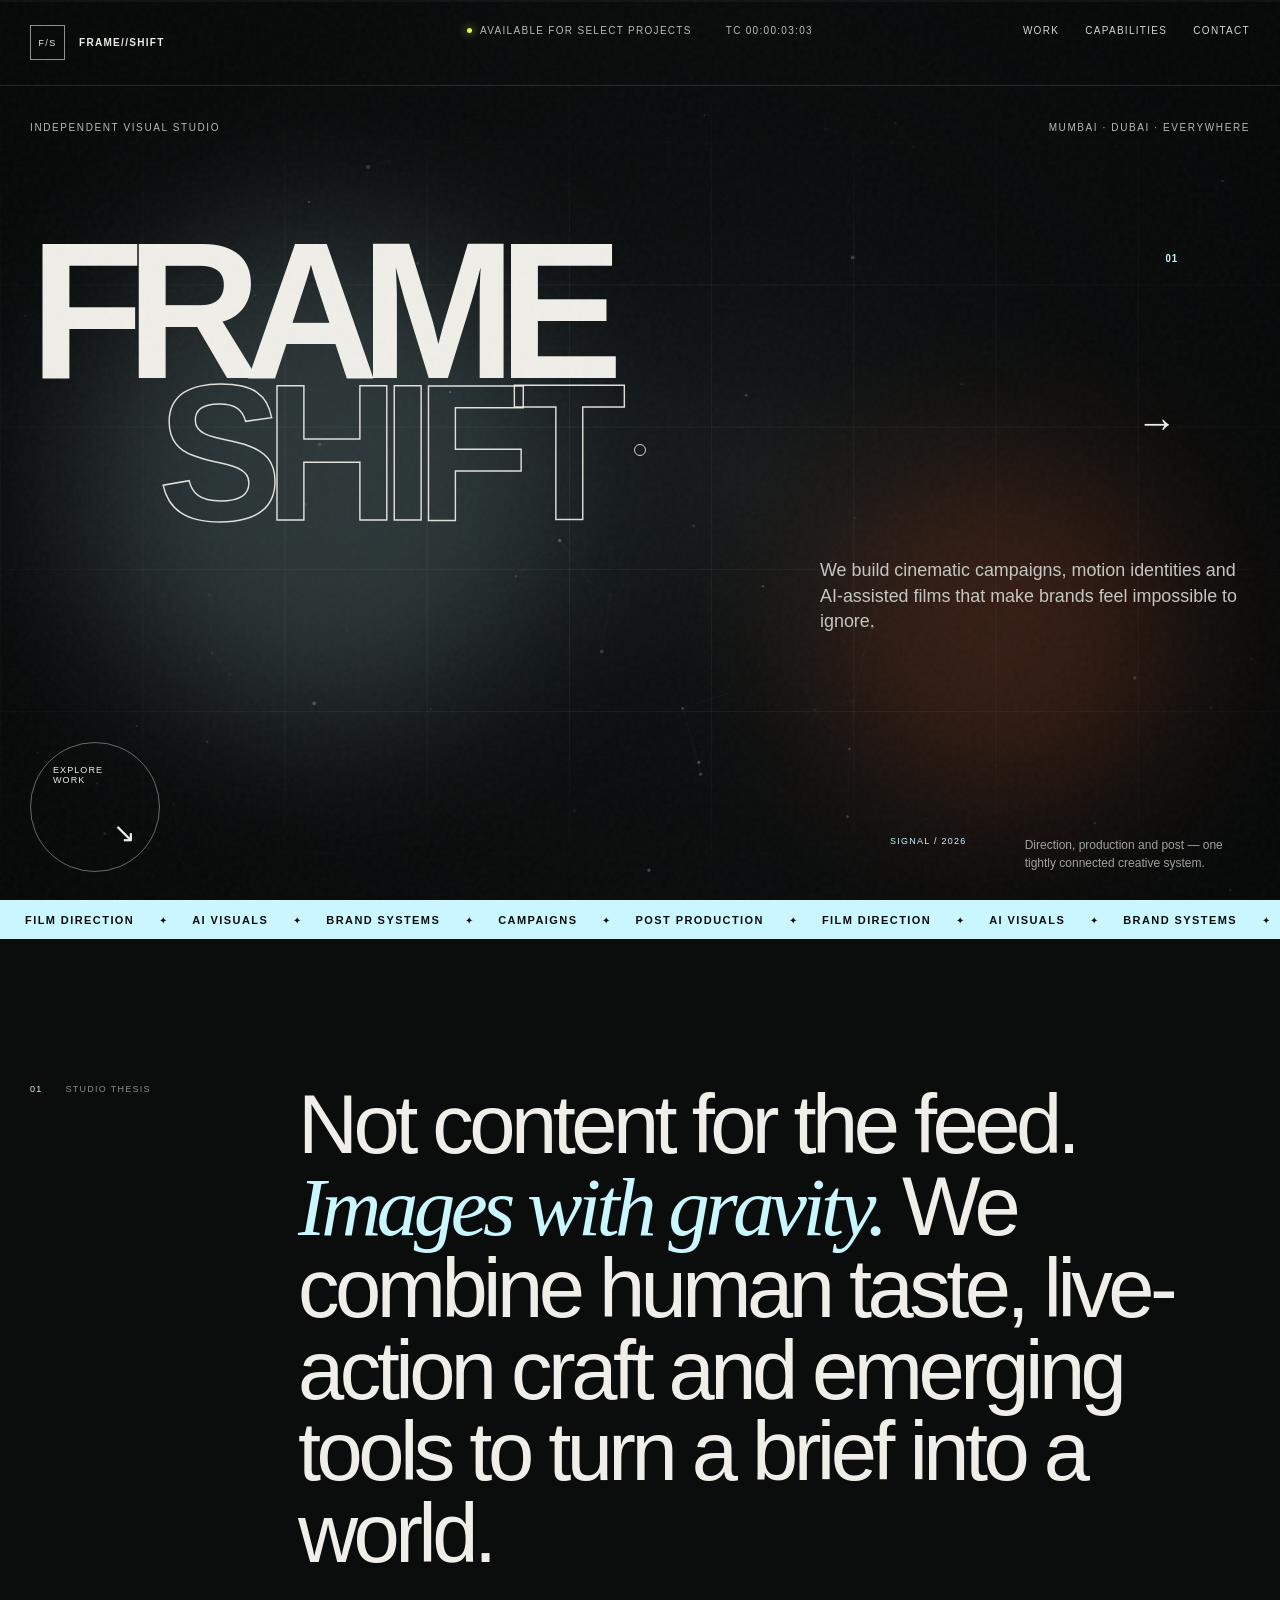
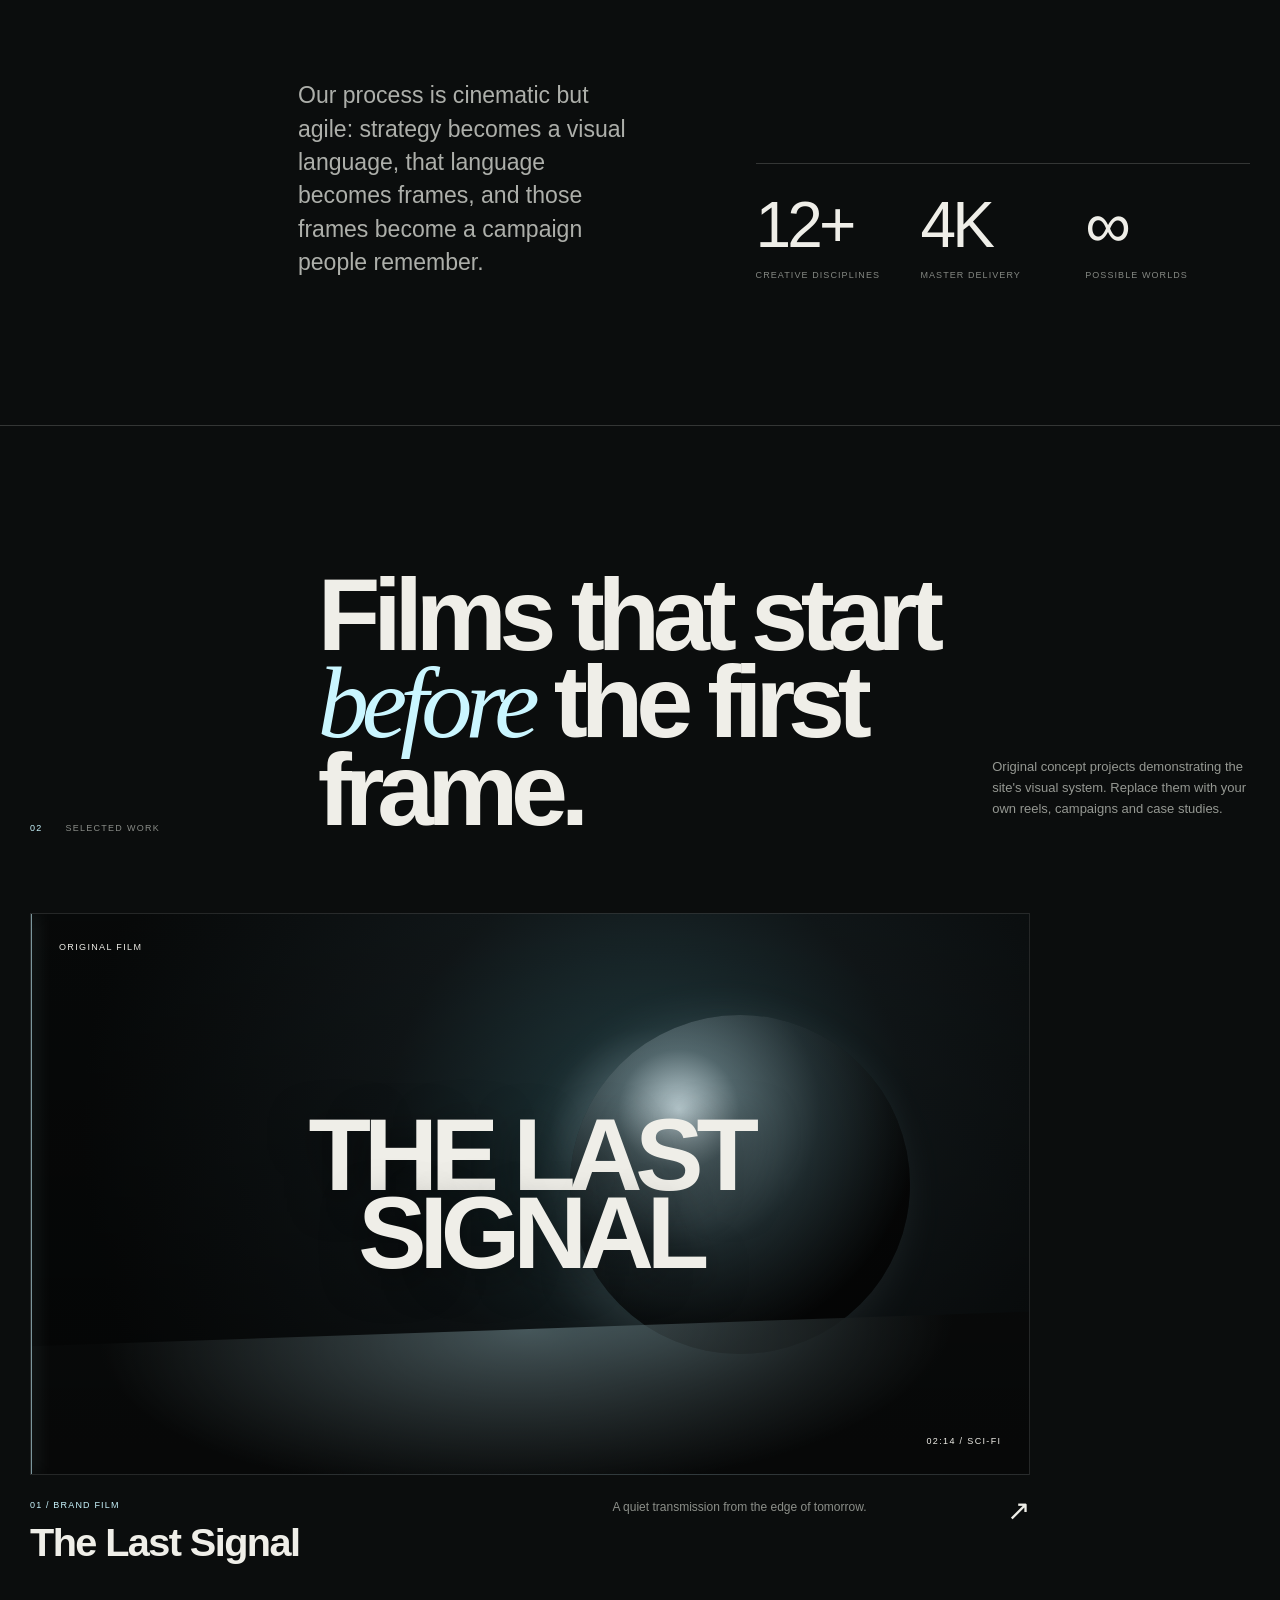
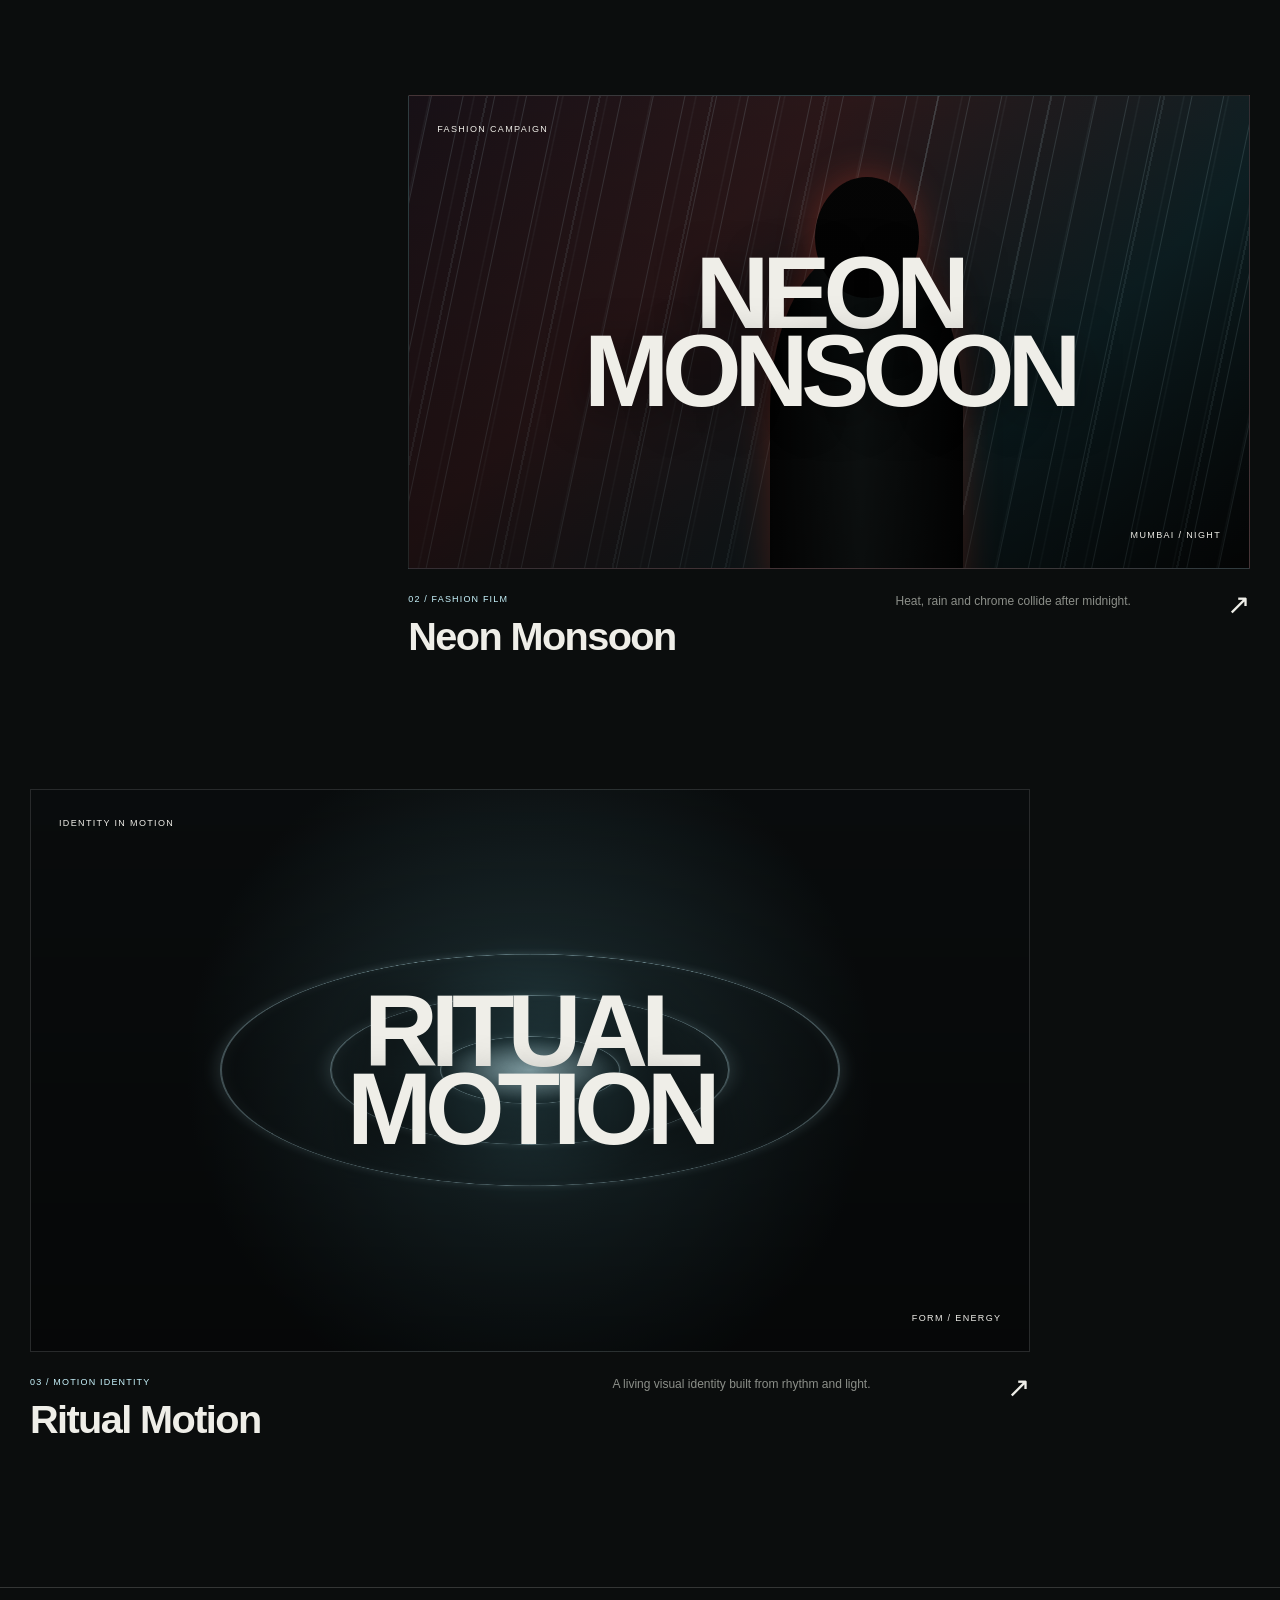
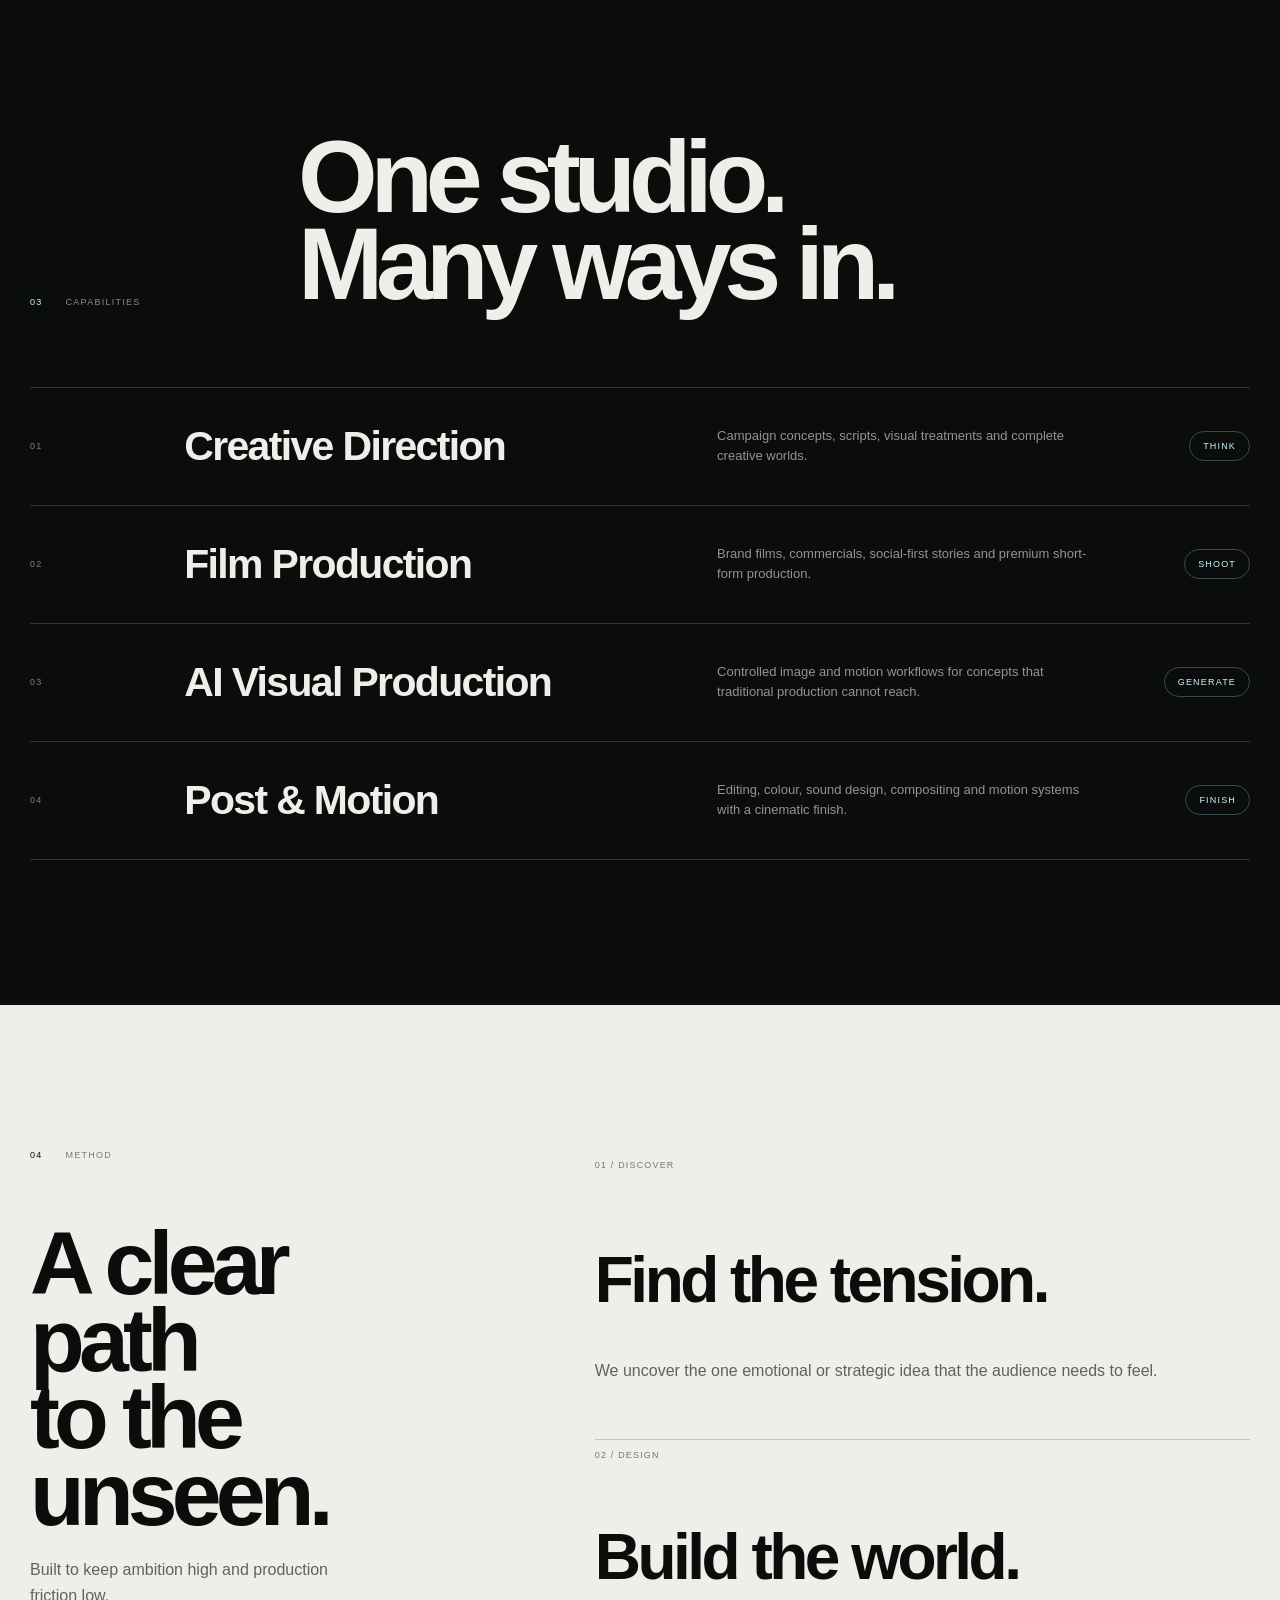
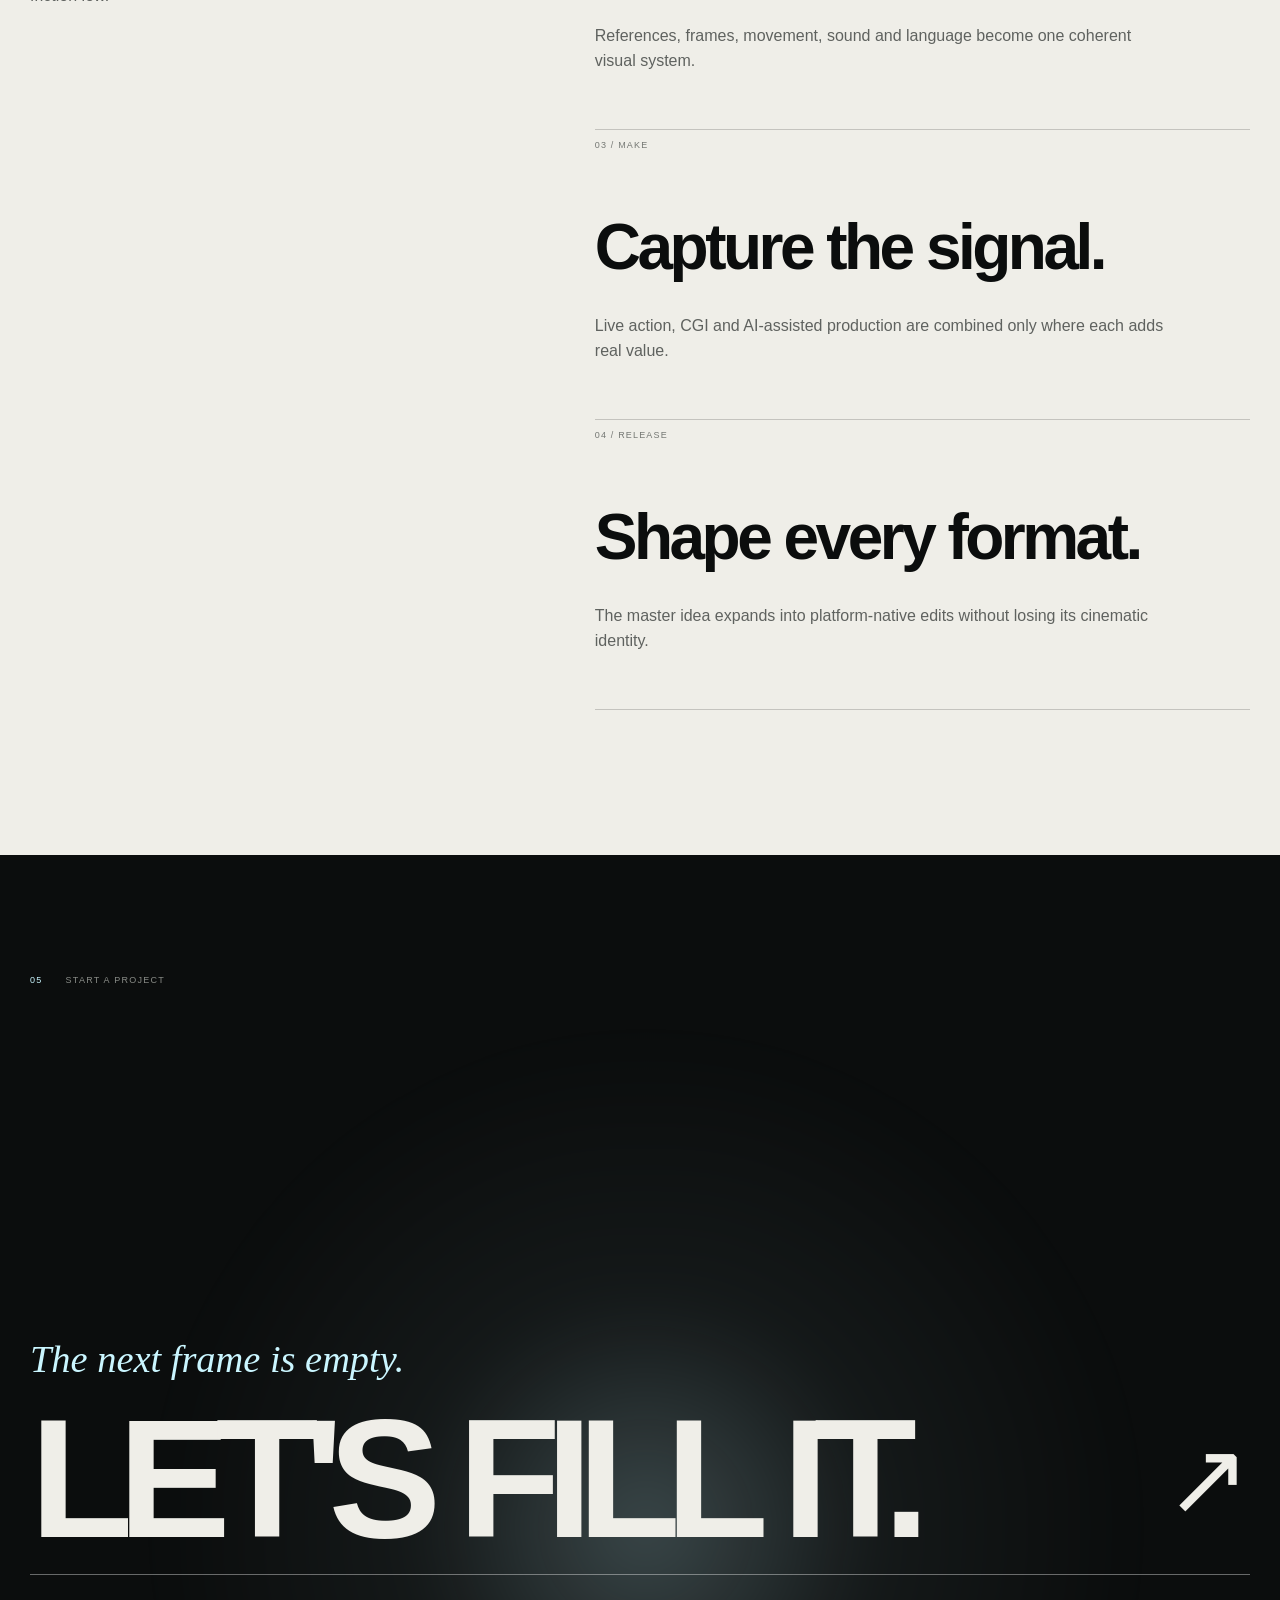
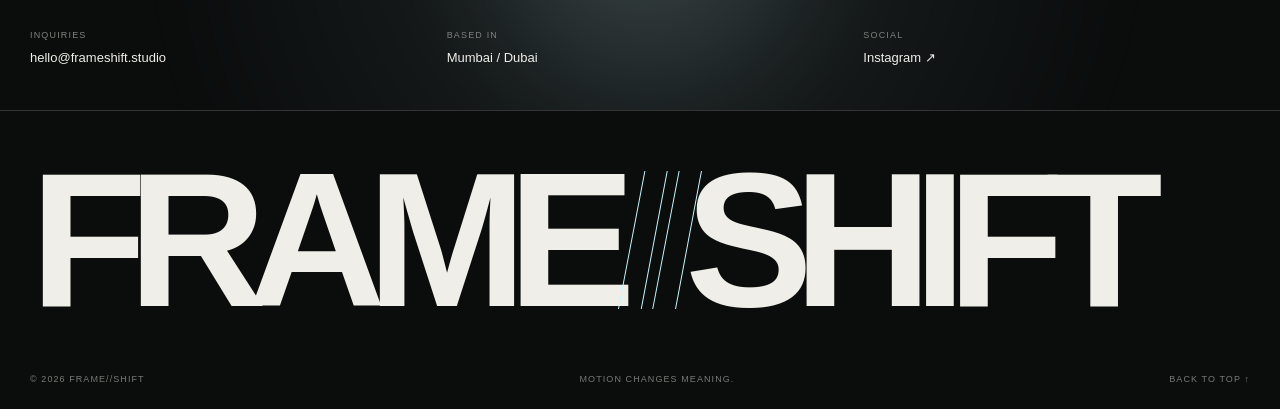
==== index.html @ 7805f19c "Initial commit: FRAME//SHIFT studio website with cinematic UI, generative canvas, and motion design" ====
<!doctype html>
<html lang="en">
<head>
  <meta charset="utf-8" />
  <meta name="viewport" content="width=device-width, initial-scale=1" />
  <meta name="description" content="FRAME//SHIFT — cinematic motion, brand films and AI-assisted visual production." />
  <title>FRAME//SHIFT — Motion & AI Studio</title>
  <link rel="stylesheet" href="styles.css" />
</head>
<body>
  <div class="noise" aria-hidden="true"></div>
  <div class="scroll-progress" aria-hidden="true"><span></span></div>

  <div class="loader" id="loader" aria-label="Loading website">
    <button class="loader-skip" id="skipLoader" type="button">Skip sequence</button>
    <div class="loader-topline">
      <span>FRAME//SHIFT</span>
      <span class="loader-rec"><i></i> INITIALIZING</span>
    </div>
    <div class="loader-center">
      <div class="loader-mark" aria-hidden="true">F<span>/</span>S</div>
      <p>Stories engineered for motion.</p>
    </div>
    <div class="loader-bottom">
      <span id="loaderStatus">Rendering signal</span>
      <strong><span id="loaderPercent">0</span>%</strong>
    </div>
    <div class="loader-bar"><span id="loaderBar"></span></div>
  </div>

  <div class="cursor" id="cursor" aria-hidden="true"></div>
  <div class="cursor-label" id="cursorLabel" aria-hidden="true">VIEW</div>

  <header class="site-header" id="top">
    <a class="brand" href="#top" aria-label="FRAME SHIFT home">
      <span class="brand-mark">F/S</span>
      <span class="brand-name">FRAME//SHIFT</span>
    </a>
    <div class="header-meta">
      <span class="status"><i></i> Available for select projects</span>
      <span class="timecode" id="timecode">TC 00:00:00:00</span>
    </div>
    <nav class="nav" aria-label="Primary navigation">
      <a href="#work">Work</a>
      <a href="#capabilities">Capabilities</a>
      <a href="#contact">Contact</a>
    </nav>
  </header>

  <main>
    <section class="hero" aria-labelledby="hero-title">
      <canvas id="signalCanvas" aria-hidden="true"></canvas>
      <div class="hero-grid" aria-hidden="true"></div>
      <div class="hero-orb orb-one" aria-hidden="true"></div>
      <div class="hero-orb orb-two" aria-hidden="true"></div>

      <div class="hero-kicker reveal">
        <span>Independent visual studio</span>
        <span>Mumbai · Dubai · Everywhere</span>
      </div>

      <div class="hero-title-wrap">
        <h1 id="hero-title" class="hero-title" aria-label="Frame Shift">
          <span class="line line-one"><span>FRAME</span><em>01</em></span>
          <span class="line line-two"><span>SHIFT</span><em>→</em></span>
        </h1>
        <p class="hero-sub reveal">We build cinematic campaigns, motion identities and AI-assisted films that make brands feel impossible to ignore.</p>
      </div>

      <div class="hero-bottom reveal">
        <a class="round-link magnetic" href="#work"><span>Explore work</span><b>↘</b></a>
        <div class="hero-note">
          <span class="eyebrow">Signal / 2026</span>
          <p>Direction, production and post — one tightly connected creative system.</p>
        </div>
      </div>
    </section>

    <div class="ticker" aria-hidden="true">
      <div class="ticker-track">
        <span>FILM DIRECTION</span><i>✦</i><span>AI VISUALS</span><i>✦</i><span>BRAND SYSTEMS</span><i>✦</i><span>CAMPAIGNS</span><i>✦</i><span>POST PRODUCTION</span><i>✦</i>
        <span>FILM DIRECTION</span><i>✦</i><span>AI VISUALS</span><i>✦</i><span>BRAND SYSTEMS</span><i>✦</i><span>CAMPAIGNS</span><i>✦</i><span>POST PRODUCTION</span><i>✦</i>
      </div>
    </div>

    <section class="manifesto section-pad" id="studio">
      <div class="section-index reveal">
        <span>01</span>
        <span>Studio thesis</span>
      </div>
      <div class="manifesto-copy">
        <p class="big-copy split-reveal">Not content for the feed. <span>Images with gravity.</span> We combine human taste, live-action craft and emerging tools to turn a brief into a world.</p>
        <div class="manifesto-details reveal">
          <p>Our process is cinematic but agile: strategy becomes a visual language, that language becomes frames, and those frames become a campaign people remember.</p>
          <dl>
            <div><dt>12+</dt><dd>Creative disciplines</dd></div>
            <div><dt>4K</dt><dd>Master delivery</dd></div>
            <div><dt>∞</dt><dd>Possible worlds</dd></div>
          </dl>
        </div>
      </div>
    </section>

    <section class="work section-pad" id="work">
      <div class="section-heading reveal">
        <div class="section-index"><span>02</span><span>Selected work</span></div>
        <h2>Films that start<br><i>before</i> the first frame.</h2>
        <p>Original concept projects demonstrating the site's visual system. Replace them with your own reels, campaigns and case studies.</p>
      </div>

      <div class="projects">
        <article class="project-card project-a interactive-card" data-cursor="PLAY">
          <a href="#contact" aria-label="View The Last Signal project">
            <div class="project-visual">
              <div class="scanline"></div>
              <div class="visual-copy"><span>ORIGINAL FILM</span><strong>THE LAST<br>SIGNAL</strong><small>02:14 / SCI-FI</small></div>
              <div class="planet"></div>
              <div class="horizon"></div>
            </div>
            <div class="project-info">
              <div><span>01 / Brand film</span><h3>The Last Signal</h3></div>
              <p>A quiet transmission from the edge of tomorrow.</p>
              <b>↗</b>
            </div>
          </a>
        </article>

        <article class="project-card project-b interactive-card" data-cursor="VIEW">
          <a href="#contact" aria-label="View Neon Monsoon project">
            <div class="project-visual">
              <div class="visual-copy"><span>FASHION CAMPAIGN</span><strong>NEON<br>MONSOON</strong><small>MUMBAI / NIGHT</small></div>
              <div class="rain rain-one"></div><div class="rain rain-two"></div>
              <div class="silhouette"></div>
            </div>
            <div class="project-info">
              <div><span>02 / Fashion film</span><h3>Neon Monsoon</h3></div>
              <p>Heat, rain and chrome collide after midnight.</p>
              <b>↗</b>
            </div>
          </a>
        </article>

        <article class="project-card project-c interactive-card" data-cursor="OPEN">
          <a href="#contact" aria-label="View Ritual Motion project">
            <div class="project-visual">
              <div class="visual-copy"><span>IDENTITY IN MOTION</span><strong>RITUAL<br>MOTION</strong><small>FORM / ENERGY</small></div>
              <div class="ring ring-one"></div><div class="ring ring-two"></div><div class="ring ring-three"></div>
            </div>
            <div class="project-info">
              <div><span>03 / Motion identity</span><h3>Ritual Motion</h3></div>
              <p>A living visual identity built from rhythm and light.</p>
              <b>↗</b>
            </div>
          </a>
        </article>
      </div>
    </section>

    <section class="capabilities section-pad" id="capabilities">
      <div class="section-heading compact reveal">
        <div class="section-index"><span>03</span><span>Capabilities</span></div>
        <h2>One studio.<br>Many ways in.</h2>
      </div>

      <div class="service-list">
        <article class="service-row reveal">
          <span class="service-no">01</span>
          <h3>Creative Direction</h3>
          <p>Campaign concepts, scripts, visual treatments and complete creative worlds.</p>
          <span class="service-tag">Think</span>
        </article>
        <article class="service-row reveal">
          <span class="service-no">02</span>
          <h3>Film Production</h3>
          <p>Brand films, commercials, social-first stories and premium short-form production.</p>
          <span class="service-tag">Shoot</span>
        </article>
        <article class="service-row reveal">
          <span class="service-no">03</span>
          <h3>AI Visual Production</h3>
          <p>Controlled image and motion workflows for concepts that traditional production cannot reach.</p>
          <span class="service-tag">Generate</span>
        </article>
        <article class="service-row reveal">
          <span class="service-no">04</span>
          <h3>Post & Motion</h3>
          <p>Editing, colour, sound design, compositing and motion systems with a cinematic finish.</p>
          <span class="service-tag">Finish</span>
        </article>
      </div>
    </section>

    <section class="process section-pad">
      <div class="process-sticky reveal">
        <div class="section-index"><span>04</span><span>Method</span></div>
        <h2>A clear path<br>to the unseen.</h2>
        <p>Built to keep ambition high and production friction low.</p>
      </div>
      <div class="process-steps">
        <article class="reveal"><span>01 / Discover</span><h3>Find the tension.</h3><p>We uncover the one emotional or strategic idea that the audience needs to feel.</p></article>
        <article class="reveal"><span>02 / Design</span><h3>Build the world.</h3><p>References, frames, movement, sound and language become one coherent visual system.</p></article>
        <article class="reveal"><span>03 / Make</span><h3>Capture the signal.</h3><p>Live action, CGI and AI-assisted production are combined only where each adds real value.</p></article>
        <article class="reveal"><span>04 / Release</span><h3>Shape every format.</h3><p>The master idea expands into platform-native edits without losing its cinematic identity.</p></article>
      </div>
    </section>

    <section class="contact" id="contact">
      <div class="contact-glow" aria-hidden="true"></div>
      <div class="section-index reveal"><span>05</span><span>Start a project</span></div>
      <p class="contact-kicker reveal">The next frame is empty.</p>
      <a class="contact-link magnetic reveal" href="mailto:hello@frameshift.studio">
        <span>LET'S FILL IT.</span><b>↗</b>
      </a>
      <div class="contact-meta reveal">
        <div><span>Inquiries</span><a href="mailto:hello@frameshift.studio">hello@frameshift.studio</a></div>
        <div><span>Based in</span><p>Mumbai / Dubai</p></div>
        <div><span>Social</span><a href="#top">Instagram ↗</a></div>
      </div>
    </section>
  </main>

  <footer>
    <div class="footer-logo">FRAME<span>//</span>SHIFT</div>
    <div class="footer-bottom"><span>© 2026 FRAME//SHIFT</span><span>Motion changes meaning.</span><a href="#top">Back to top ↑</a></div>
  </footer>

  <script src="script.js"></script>
</body>
</html>
---- styles.css ----
:root {
  --ink: #0b0d0d;
  --paper: #efeee8;
  --muted: #989b96;
  --line: rgba(239, 238, 232, 0.18);
  --cyan: #caf6ff;
  --acid: #d7ff50;
  --orange: #ff6b35;
  --ease: cubic-bezier(.2,.8,.2,1);
}

* { box-sizing: border-box; }
html { scroll-behavior: smooth; background: var(--ink); }
body { margin: 0; color: var(--paper); background: var(--ink); font-family: Arial, Helvetica, sans-serif; overflow-x: hidden; cursor: none; }
a { color: inherit; text-decoration: none; }
button { font: inherit; }
::selection { color: var(--ink); background: var(--cyan); }

.noise {
  position: fixed; inset: 0; z-index: 200; pointer-events: none; opacity: .055;
  background-image: url("data:image/svg+xml,%3Csvg viewBox='0 0 180 180' xmlns='http://www.w3.org/2000/svg'%3E%3Cfilter id='n'%3E%3CfeTurbulence type='fractalNoise' baseFrequency='.95' numOctaves='4' stitchTiles='stitch'/%3E%3C/filter%3E%3Crect width='100%25' height='100%25' filter='url(%23n)' opacity='.6'/%3E%3C/svg%3E");
}
.scroll-progress { position: fixed; left: 0; right: 0; top: 0; height: 2px; z-index: 190; background: rgba(255,255,255,.04); }
.scroll-progress span { display: block; width: 0; height: 100%; background: var(--cyan); }

.loader { position: fixed; inset: 0; z-index: 500; background: #070808; padding: 25px 30px; display: flex; flex-direction: column; justify-content: space-between; transition: opacity .8s var(--ease), visibility .8s; }
.loader.is-hidden { opacity: 0; visibility: hidden; pointer-events: none; }
.loader-skip { position: absolute; right: 28px; top: 57px; color: #8b8d89; border: 0; background: transparent; text-transform: uppercase; letter-spacing: .16em; font-size: 10px; cursor: pointer; }
.loader-topline, .loader-bottom { display: flex; justify-content: space-between; align-items: center; text-transform: uppercase; letter-spacing: .16em; font-size: 10px; color: #a3a59f; }
.loader-rec { display: flex; align-items: center; gap: 8px; margin-right: 105px; }
.loader-rec i, .status i { display: inline-block; width: 7px; height: 7px; background: var(--orange); border-radius: 50%; box-shadow: 0 0 12px var(--orange); animation: blink 1s steps(2,end) infinite; }
.loader-center { text-align: center; }
.loader-mark { font-size: clamp(74px, 15vw, 220px); line-height: .78; letter-spacing: -.11em; font-weight: 900; transform: scaleX(.82); }
.loader-mark span { color: var(--cyan); font-weight: 300; }
.loader-center p { margin: 36px 0 0; text-transform: uppercase; letter-spacing: .36em; font-size: 10px; color: #7d7f7a; }
.loader-bottom strong { font-size: 20px; color: var(--paper); }
.loader-bar { position: absolute; left: 30px; right: 30px; bottom: 13px; height: 1px; background: #282a28; }
.loader-bar span { display: block; width: 0; height: 100%; background: var(--cyan); transition: width .1s linear; }
@keyframes blink { 50% { opacity: .25; } }

.cursor { position: fixed; left: 0; top: 0; width: 12px; height: 12px; border: 1px solid var(--paper); border-radius: 50%; pointer-events: none; z-index: 400; transform: translate(-50%, -50%); transition: width .25s var(--ease), height .25s var(--ease), border-color .25s, background .25s; mix-blend-mode: difference; }
.cursor.is-active { width: 74px; height: 74px; background: var(--paper); border-color: var(--paper); }
.cursor-label { position: fixed; left: 0; top: 0; z-index: 401; pointer-events: none; color: var(--ink); font-size: 9px; font-weight: 700; letter-spacing: .14em; opacity: 0; transform: translate(-50%, -50%); transition: opacity .2s; }
.cursor-label.is-active { opacity: 1; }

.site-header { position: absolute; z-index: 100; top: 0; left: 0; right: 0; padding: 25px 30px; display: grid; grid-template-columns: 1fr auto 1fr; align-items: start; border-bottom: 1px solid rgba(255,255,255,.12); font-size: 10px; text-transform: uppercase; letter-spacing: .13em; }
.brand { display: flex; align-items: center; gap: 14px; }
.brand-mark { display: grid; place-items: center; width: 35px; height: 35px; border: 1px solid rgba(255,255,255,.55); font-size: 9px; }
.brand-name { font-weight: 700; }
.header-meta { display: flex; gap: 34px; align-items: center; color: #b8bbb5; }
.status { display: flex; align-items: center; gap: 8px; }
.status i { width: 5px; height: 5px; background: var(--acid); box-shadow: 0 0 10px var(--acid); }
.nav { justify-self: end; display: flex; gap: 26px; }
.nav a { position: relative; color: #d6d7d2; }
.nav a::after { content: ""; position: absolute; left: 0; right: 100%; bottom: -6px; height: 1px; background: var(--cyan); transition: right .3s var(--ease); }
.nav a:hover::after { right: 0; }

.hero { position: relative; min-height: 100svh; overflow: hidden; padding: 122px 30px 28px; display: flex; flex-direction: column; justify-content: space-between; isolation: isolate; }
#signalCanvas { position: absolute; inset: 0; width: 100%; height: 100%; z-index: -5; opacity: .52; }
.hero::after { content: ""; position: absolute; inset: 0; z-index: -3; background: radial-gradient(circle at 50% 58%, transparent 10%, rgba(5,7,7,.24) 50%, rgba(5,7,7,.9) 100%); }
.hero-grid { position: absolute; z-index: -4; inset: 0; background-image: linear-gradient(rgba(255,255,255,.055) 1px, transparent 1px), linear-gradient(90deg, rgba(255,255,255,.055) 1px, transparent 1px); background-size: 11.111vw 11.111vw; mask-image: linear-gradient(to bottom, transparent 4%, black 30%, black 80%, transparent 100%); }
.hero-orb { position: absolute; z-index: -2; border-radius: 50%; filter: blur(80px); opacity: .18; animation: drift 12s ease-in-out infinite alternate; }
.orb-one { width: 38vw; height: 38vw; background: var(--cyan); left: 6%; top: 26%; }
.orb-two { width: 28vw; height: 28vw; background: var(--orange); right: 8%; bottom: 10%; animation-delay: -5s; }
@keyframes drift { to { transform: translate3d(8vw,-5vh,0) scale(1.15); } }
.hero-kicker { display: flex; justify-content: space-between; color: #b7bab4; font-size: 10px; letter-spacing: .16em; text-transform: uppercase; }
.hero-title-wrap { margin-top: auto; margin-bottom: auto; }
.hero-title { margin: 0; font-size: clamp(78px, 15.2vw, 245px); line-height: .73; letter-spacing: -.095em; font-weight: 900; text-transform: uppercase; transform: scaleX(.96); transform-origin: left center; }
.hero-title .line { display: flex; align-items: flex-start; justify-content: space-between; overflow: hidden; }
.hero-title .line > span { display: block; }
.hero-title em { font-style: normal; font-size: 10px; line-height: 1; letter-spacing: .08em; color: var(--cyan); margin: 1.4em 2% 0 12px; }
.line-two { padding-left: 10.4vw; color: transparent; -webkit-text-stroke: 1.5px rgba(239,238,232,.93); }
.line-two em { -webkit-text-stroke: 0; font-size: .22em; color: var(--paper); margin-top: .45em; }
.hero-sub { width: min(430px, 78vw); margin: 34px 0 0 auto; font-size: clamp(15px, 1.4vw, 22px); line-height: 1.42; color: #c5c7c1; }
.hero-bottom { display: flex; justify-content: space-between; align-items: end; }
.round-link { width: 130px; height: 130px; border-radius: 50%; border: 1px solid rgba(255,255,255,.38); display: flex; flex-direction: column; justify-content: space-between; padding: 22px; text-transform: uppercase; font-size: 9px; letter-spacing: .12em; transition: color .3s, background .3s, transform .2s; }
.round-link:hover { background: var(--cyan); color: var(--ink); border-color: var(--cyan); }
.round-link b { font-size: 27px; font-weight: 300; align-self: flex-end; }
.hero-note { width: min(360px, 45vw); display: grid; grid-template-columns: 1fr 2fr; gap: 22px; }
.eyebrow { font-size: 9px; text-transform: uppercase; letter-spacing: .14em; color: var(--cyan); }
.hero-note p { margin: 0; font-size: 12px; line-height: 1.5; color: #9fa29d; }

.ticker { overflow: hidden; border-top: 1px solid var(--line); border-bottom: 1px solid var(--line); background: var(--cyan); color: var(--ink); }
.ticker-track { display: flex; align-items: center; width: max-content; animation: ticker 30s linear infinite; padding: 13px 0 12px; }
.ticker span { font-size: 11px; font-weight: 700; letter-spacing: .13em; margin: 0 25px; }
.ticker i { font-style: normal; font-size: 10px; }
@keyframes ticker { to { transform: translateX(-50%); } }

.section-pad { padding: 145px 30px; }
.section-index { display: flex; gap: 23px; text-transform: uppercase; letter-spacing: .14em; font-size: 9px; color: #898c87; }
.section-index span:first-child { color: var(--cyan); }
.manifesto { display: grid; grid-template-columns: 2fr 8fr; gap: 30px; border-bottom: 1px solid var(--line); }
.big-copy { margin: 0; max-width: 1150px; font-size: clamp(42px, 6.5vw, 105px); line-height: .98; letter-spacing: -.055em; }
.big-copy span { font-family: Georgia, 'Times New Roman', serif; font-style: italic; color: var(--cyan); }
.manifesto-details { margin-top: 105px; display: grid; grid-template-columns: 1fr 1.5fr; gap: 10vw; align-items: end; }
.manifesto-details > p { margin: 0; max-width: 480px; font-size: clamp(16px, 1.8vw, 26px); line-height: 1.45; color: #adafaa; }
.manifesto-details dl { margin: 0; display: grid; grid-template-columns: repeat(3,1fr); border-top: 1px solid var(--line); }
.manifesto-details dl div { padding: 24px 15px 0 0; }
.manifesto-details dt { font-size: clamp(35px, 5vw, 76px); letter-spacing: -.06em; }
.manifesto-details dd { margin: 8px 0 0; font-size: 9px; color: #858883; text-transform: uppercase; letter-spacing: .12em; }

.section-heading { display: grid; grid-template-columns: 2fr 5fr 2fr; gap: 30px; align-items: end; margin-bottom: 80px; }
.section-heading h2 { margin: 0; font-size: clamp(55px, 8vw, 126px); line-height: .85; letter-spacing: -.07em; font-weight: 700; }
.section-heading h2 i { font-family: Georgia, 'Times New Roman', serif; font-weight: 400; color: var(--cyan); }
.section-heading > p { color: #959892; font-size: 13px; line-height: 1.6; }
.projects { display: grid; gap: 130px; }
.project-card { width: 82%; }
.project-card:nth-child(even) { margin-left: auto; width: 69%; }
.project-card a { display: block; }
.project-visual { position: relative; overflow: hidden; aspect-ratio: 16/9; background: #121616; border: 1px solid rgba(255,255,255,.12); transform-style: preserve-3d; transition: transform .3s var(--ease); }
.project-visual::after { content: ""; position: absolute; inset: 0; background: linear-gradient(180deg, rgba(0,0,0,.05), rgba(0,0,0,.4)); pointer-events: none; }
.visual-copy { position: absolute; inset: 0; z-index: 4; padding: 28px; display: flex; flex-direction: column; justify-content: space-between; }
.visual-copy span, .visual-copy small { font-size: 9px; letter-spacing: .15em; text-transform: uppercase; }
.visual-copy strong { align-self: center; text-align: center; font-size: clamp(48px, 8vw, 130px); line-height: .76; letter-spacing: -.07em; text-shadow: 0 8px 40px rgba(0,0,0,.5); }
.visual-copy small { align-self: flex-end; }
.project-a .project-visual { background: radial-gradient(circle at 62% 38%, #577178 0, #1e3337 14%, #111719 37%, #070909 80%); }
.planet { position: absolute; width: 34%; aspect-ratio: 1; border-radius: 50%; right: 12%; top: 18%; background: radial-gradient(circle at 32% 28%, #e3f9ff 0, #5f777d 18%, #263539 42%, #060707 72%); box-shadow: -18px 12px 50px rgba(202,246,255,.18); }
.horizon { position: absolute; left: -5%; right: -5%; bottom: -12%; height: 38%; background: radial-gradient(ellipse at center top, rgba(202,246,255,.45), #0b0d0d 55%); transform: rotate(-2deg); }
.scanline { position: absolute; z-index: 5; top: 0; bottom: 0; width: 1px; background: rgba(202,246,255,.6); box-shadow: 0 0 18px var(--cyan); animation: scan 5s ease-in-out infinite; }
@keyframes scan { 0%,100% { left: 8%; opacity: 0; } 10%,90% { opacity: 1; } 50% { left: 92%; } }
.project-b .project-visual { background: linear-gradient(135deg, #181117, #2d181a 34%, #0e2226 70%, #060707); }
.project-b .project-visual::before { content: ""; position: absolute; inset: 0; background: repeating-linear-gradient(90deg, transparent 0 11%, rgba(202,246,255,.09) 11% 11.2%); transform: skewX(-12deg) scale(1.2); }
.silhouette { position: absolute; left: 43%; bottom: -7%; width: 23%; height: 75%; border-radius: 46% 46% 10% 10%; background: linear-gradient(90deg, #050505, #121717 47%, #030303); filter: drop-shadow(0 0 18px rgba(255,72,42,.35)); }
.silhouette::before { content: ""; position: absolute; left: 23%; top: -20%; width: 54%; aspect-ratio: .86; border-radius: 50%; background: #050505; }
.rain { position: absolute; inset: -30%; transform: rotate(12deg); background: repeating-linear-gradient(90deg, transparent 0 16px, rgba(202,246,255,.14) 17px, transparent 18px 31px); animation: rain 1.6s linear infinite; }
.rain-two { opacity: .4; animation-duration: 2.3s; transform: rotate(12deg) scale(1.4); }
@keyframes rain { to { translate: 60px 90px; } }
.project-c .project-visual { background: radial-gradient(circle at center, #305259 0, #19272a 24%, #0a0d0e 60%); }
.ring { position: absolute; border: 1px solid rgba(202,246,255,.7); border-radius: 50%; left: 50%; top: 50%; transform: translate(-50%,-50%) rotateX(68deg); box-shadow: 0 0 20px rgba(202,246,255,.22), inset 0 0 20px rgba(202,246,255,.08); }
.ring-one { width: 62%; aspect-ratio: 1; animation: pulseRing 4s ease-in-out infinite; }
.ring-two { width: 40%; aspect-ratio: 1; animation: pulseRing 4s 1s ease-in-out infinite; }
.ring-three { width: 18%; aspect-ratio: 1; background: radial-gradient(circle, var(--cyan), transparent 68%); animation: pulseRing 4s 2s ease-in-out infinite; }
@keyframes pulseRing { 50% { transform: translate(-50%,-50%) rotateX(58deg) scale(1.12); opacity: .45; } }
.project-info { padding-top: 19px; display: grid; grid-template-columns: 1.5fr 1fr auto; gap: 20px; align-items: start; }
.project-info span { font-size: 9px; text-transform: uppercase; letter-spacing: .13em; color: var(--cyan); }
.project-info h3 { font-size: clamp(27px, 3.1vw, 48px); margin: 8px 0 0; letter-spacing: -.04em; }
.project-info p { margin: 4px 0 0; color: #8c8f89; font-size: 12px; line-height: 1.5; }
.project-info b { font-size: 28px; font-weight: 300; }

.capabilities { border-top: 1px solid var(--line); }
.section-heading.compact { grid-template-columns: 2fr 8fr; }
.section-heading.compact h2 { max-width: 780px; }
.service-list { border-top: 1px solid var(--line); }
.service-row { display: grid; grid-template-columns: 1fr 4fr 3fr 1fr; gap: 28px; align-items: center; padding: 35px 0; border-bottom: 1px solid var(--line); transition: padding .35s var(--ease), background .35s; }
.service-row:hover { padding-left: 18px; padding-right: 18px; background: rgba(202,246,255,.035); }
.service-no, .service-tag { font-size: 9px; text-transform: uppercase; letter-spacing: .13em; color: #7f827d; }
.service-row h3 { margin: 0; font-size: clamp(26px, 3.2vw, 52px); letter-spacing: -.04em; }
.service-row p { margin: 0; color: #92958f; font-size: 13px; line-height: 1.55; }
.service-tag { justify-self: end; color: var(--cyan); border: 1px solid rgba(202,246,255,.25); border-radius: 999px; padding: 9px 13px; }

.process { display: grid; grid-template-columns: 1fr 1.5fr; gap: 10vw; background: var(--paper); color: var(--ink); }
.process .section-index { color: #777; }
.process .section-index span:first-child { color: #111; }
.process-sticky { align-self: start; position: sticky; top: 60px; }
.process-sticky h2 { margin: 65px 0 24px; font-size: clamp(50px, 7vw, 110px); line-height: .86; letter-spacing: -.065em; }
.process-sticky p { max-width: 340px; color: #5f625f; line-height: 1.6; }
.process-steps article { min-height: 290px; padding: 10px 0 55px; border-bottom: 1px solid rgba(0,0,0,.18); display: flex; flex-direction: column; justify-content: space-between; }
.process-steps span { font-size: 9px; letter-spacing: .13em; text-transform: uppercase; color: #747773; }
.process-steps h3 { margin: 50px 0 18px; font-size: clamp(34px, 5vw, 76px); letter-spacing: -.055em; }
.process-steps p { margin: 0; max-width: 580px; color: #5f625f; line-height: 1.6; }

.contact { position: relative; min-height: 95svh; padding: 120px 30px 45px; overflow: hidden; display: flex; flex-direction: column; justify-content: space-between; }
.contact-glow { position: absolute; width: 85vw; height: 85vw; border-radius: 50%; left: 8%; top: 15%; background: radial-gradient(circle, rgba(202,246,255,.25), rgba(202,246,255,.05) 30%, transparent 65%); filter: blur(25px); animation: drift 10s ease-in-out infinite alternate; pointer-events: none; }
.contact-kicker { position: relative; margin: auto 0 20px; font-family: Georgia, 'Times New Roman', serif; font-style: italic; font-size: clamp(24px, 3vw, 44px); color: var(--cyan); }
.contact-link { position: relative; display: flex; justify-content: space-between; align-items: center; padding: 10px 0 28px; border-bottom: 1px solid rgba(255,255,255,.38); }
.contact-link span { font-size: clamp(65px, 13.2vw, 215px); font-weight: 900; line-height: .8; letter-spacing: -.09em; }
.contact-link b { font-size: clamp(50px, 8vw, 120px); font-weight: 300; transition: transform .35s var(--ease); }
.contact-link:hover b { transform: rotate(45deg); }
.contact-meta { position: relative; display: grid; grid-template-columns: repeat(3,1fr); gap: 30px; padding-top: 55px; }
.contact-meta div { display: flex; flex-direction: column; gap: 10px; }
.contact-meta span { font-size: 9px; text-transform: uppercase; letter-spacing: .13em; color: #7f827d; }
.contact-meta p, .contact-meta a { margin: 0; font-size: 13px; }
footer { border-top: 1px solid var(--line); padding: 60px 30px 25px; }
.footer-logo { font-size: clamp(70px, 15vw, 240px); line-height: .72; letter-spacing: -.1em; font-weight: 900; white-space: nowrap; overflow: hidden; }
.footer-logo span { color: transparent; -webkit-text-stroke: 1px var(--cyan); }
.footer-bottom { padding-top: 65px; display: flex; justify-content: space-between; font-size: 9px; text-transform: uppercase; letter-spacing: .12em; color: #777a75; }

.reveal { opacity: 0; transform: translateY(36px); transition: opacity .9s var(--ease), transform .9s var(--ease); }
.reveal.in-view { opacity: 1; transform: none; }

@media (max-width: 900px) {
  body { cursor: auto; }
  .cursor, .cursor-label { display: none; }
  .site-header { grid-template-columns: 1fr auto; padding: 18px; }
  .header-meta { display: none; }
  .nav { gap: 14px; font-size: 8px; }
  .brand-name { display: none; }
  .hero { padding: 105px 18px 20px; min-height: 800px; }
  .hero-kicker span:last-child { display: none; }
  .hero-title { font-size: clamp(68px, 21vw, 130px); line-height: .79; }
  .line-two { padding-left: 0; }
  .hero-sub { margin-left: 0; max-width: 85%; }
  .hero-bottom { align-items: end; }
  .round-link { width: 105px; height: 105px; padding: 16px; }
  .hero-note { width: 50%; display: block; }
  .hero-note .eyebrow { display: block; margin-bottom: 8px; }
  .section-pad { padding: 95px 18px; }
  .manifesto, .section-heading, .section-heading.compact { grid-template-columns: 1fr; }
  .manifesto { gap: 50px; }
  .manifesto-details { margin-top: 60px; grid-template-columns: 1fr; gap: 50px; }
  .section-heading { gap: 35px; margin-bottom: 55px; }
  .project-card, .project-card:nth-child(even) { width: 100%; margin-left: 0; }
  .projects { gap: 80px; }
  .visual-copy { padding: 16px; }
  .visual-copy strong { font-size: 14vw; }
  .project-info { grid-template-columns: 1fr auto; }
  .project-info p { display: none; }
  .service-row { grid-template-columns: 38px 1fr auto; gap: 12px; }
  .service-row p { grid-column: 2 / 4; }
  .process { grid-template-columns: 1fr; padding-left: 18px; padding-right: 18px; }
  .process-sticky { position: static; }
  .contact { padding: 90px 18px 30px; min-height: 760px; }
  .contact-link span { font-size: 18vw; }
  .contact-meta { grid-template-columns: 1fr 1fr; }
  .contact-meta div:last-child { display: none; }
  footer { padding-left: 18px; padding-right: 18px; }
}

@media (prefers-reduced-motion: reduce) {
  *, *::before, *::after { animation-duration: .01ms !important; animation-iteration-count: 1 !important; scroll-behavior: auto !important; transition-duration: .01ms !important; }
  .loader { display: none; }
  .reveal { opacity: 1; transform: none; }
}
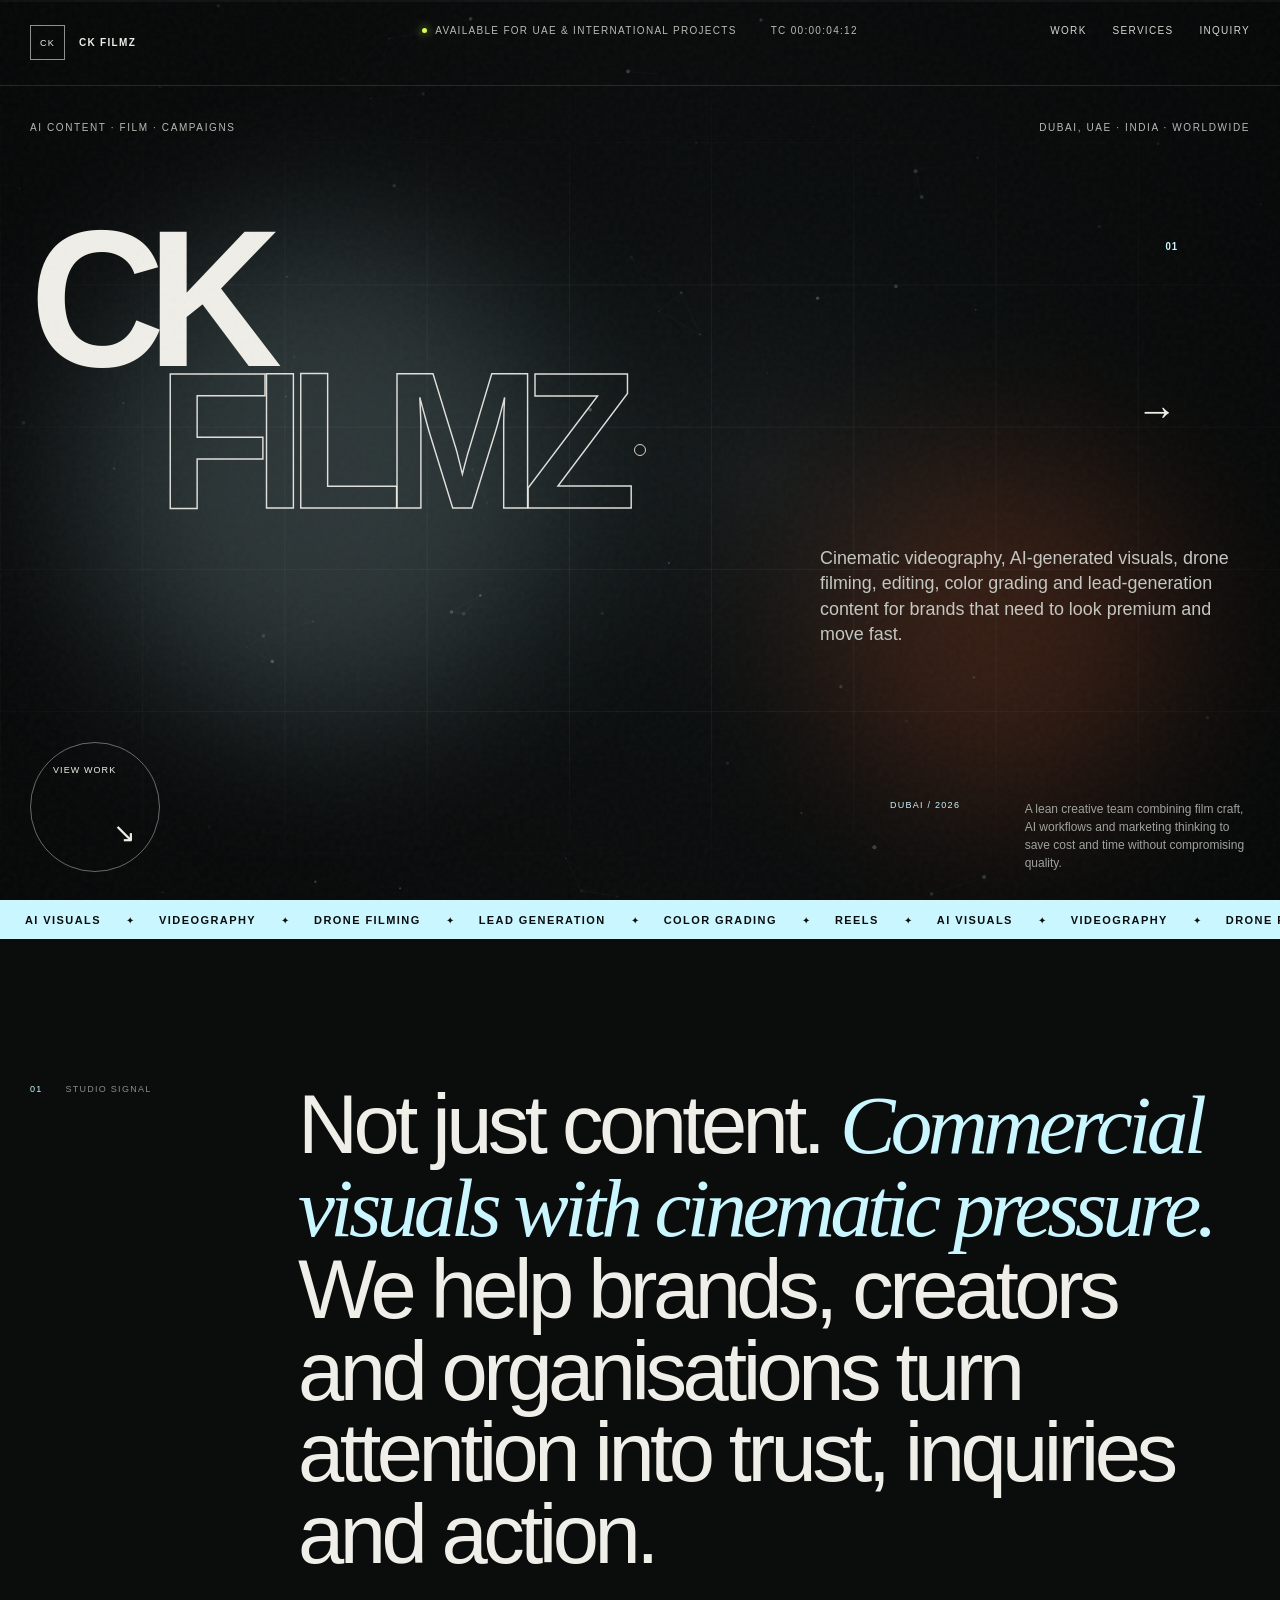
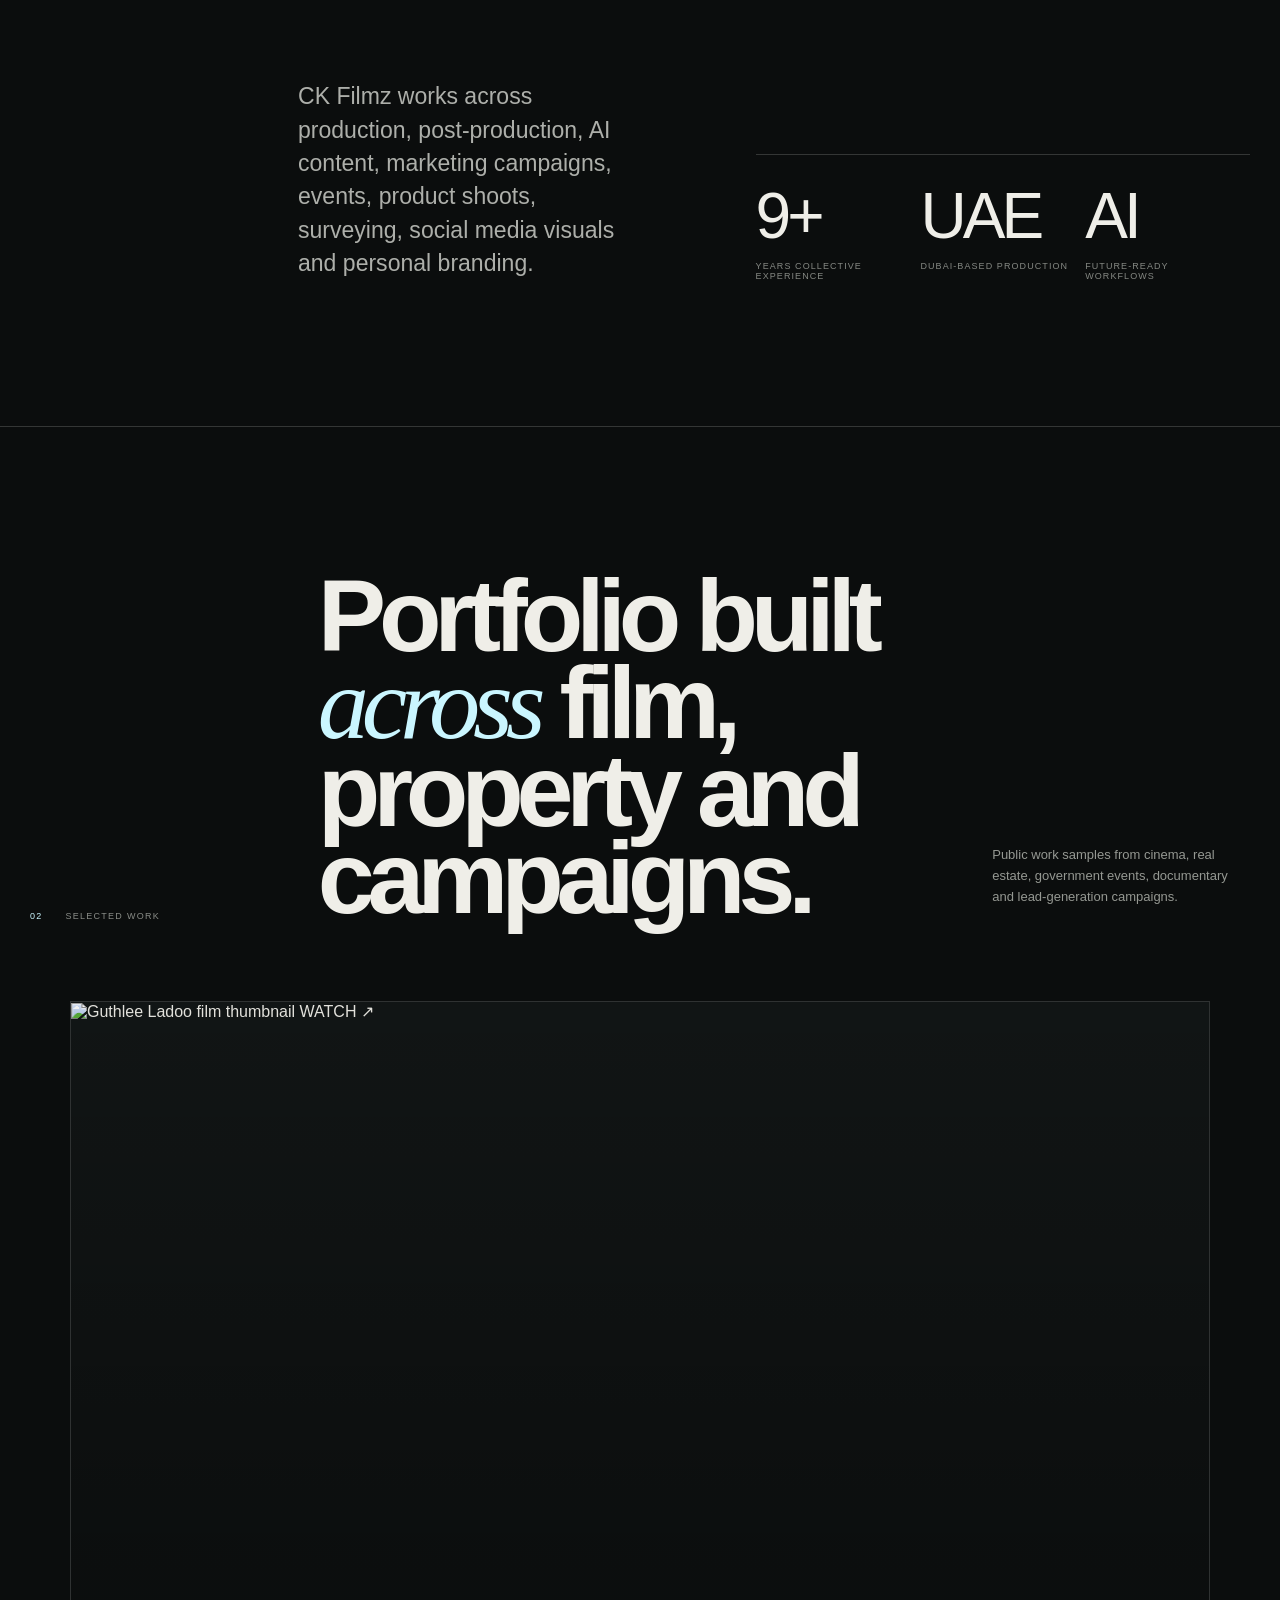
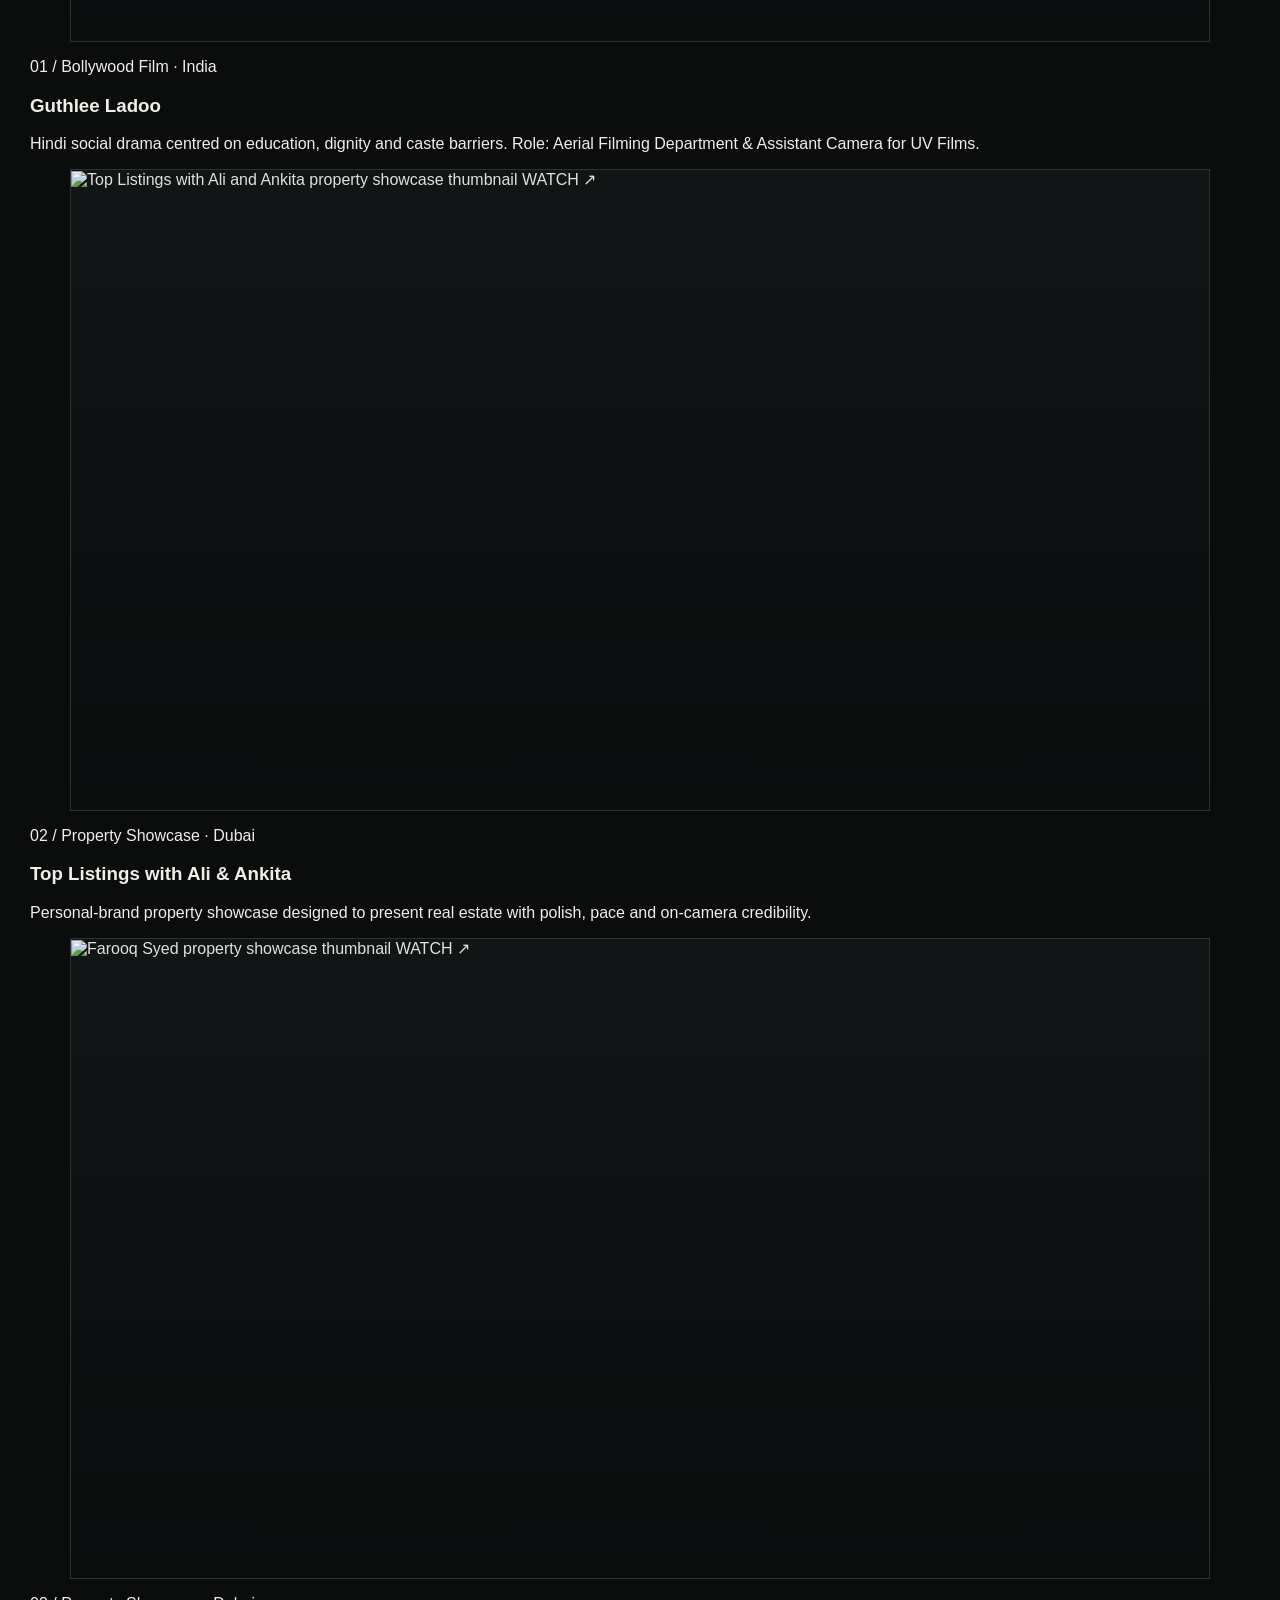
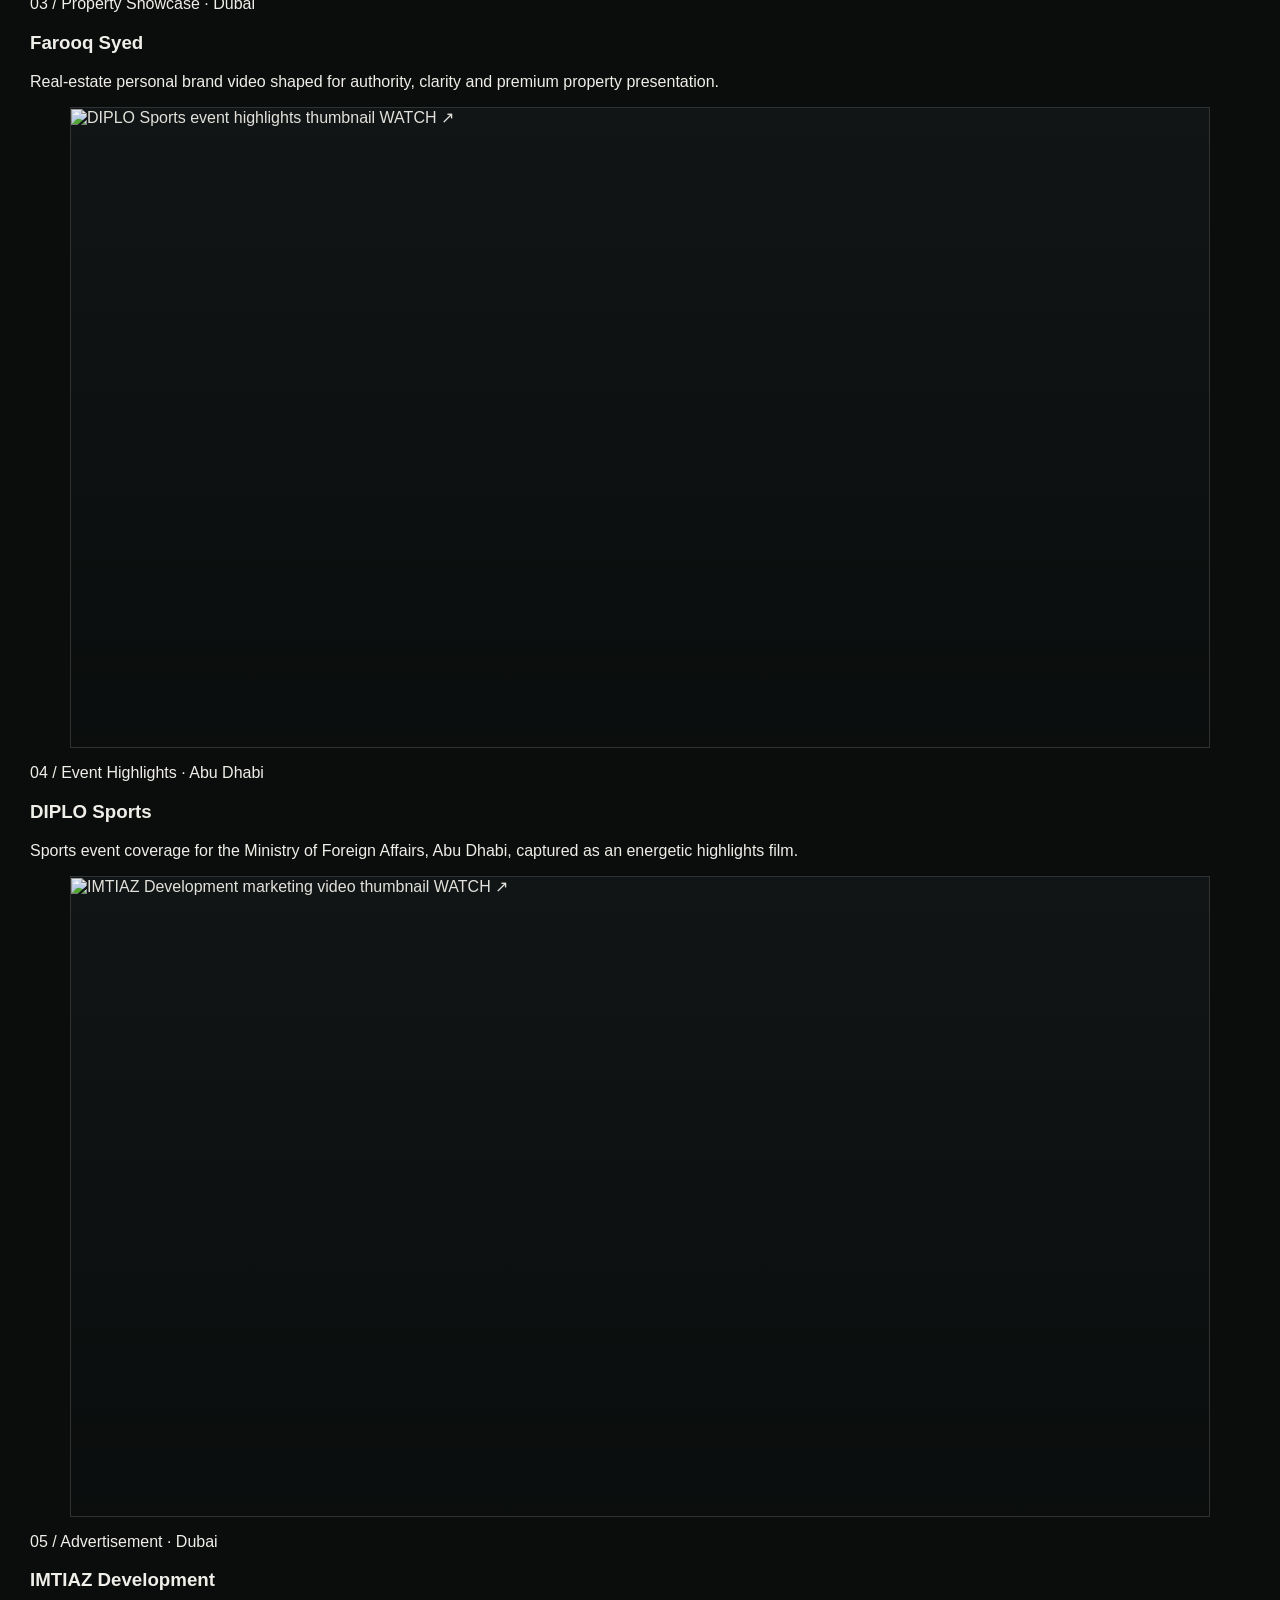
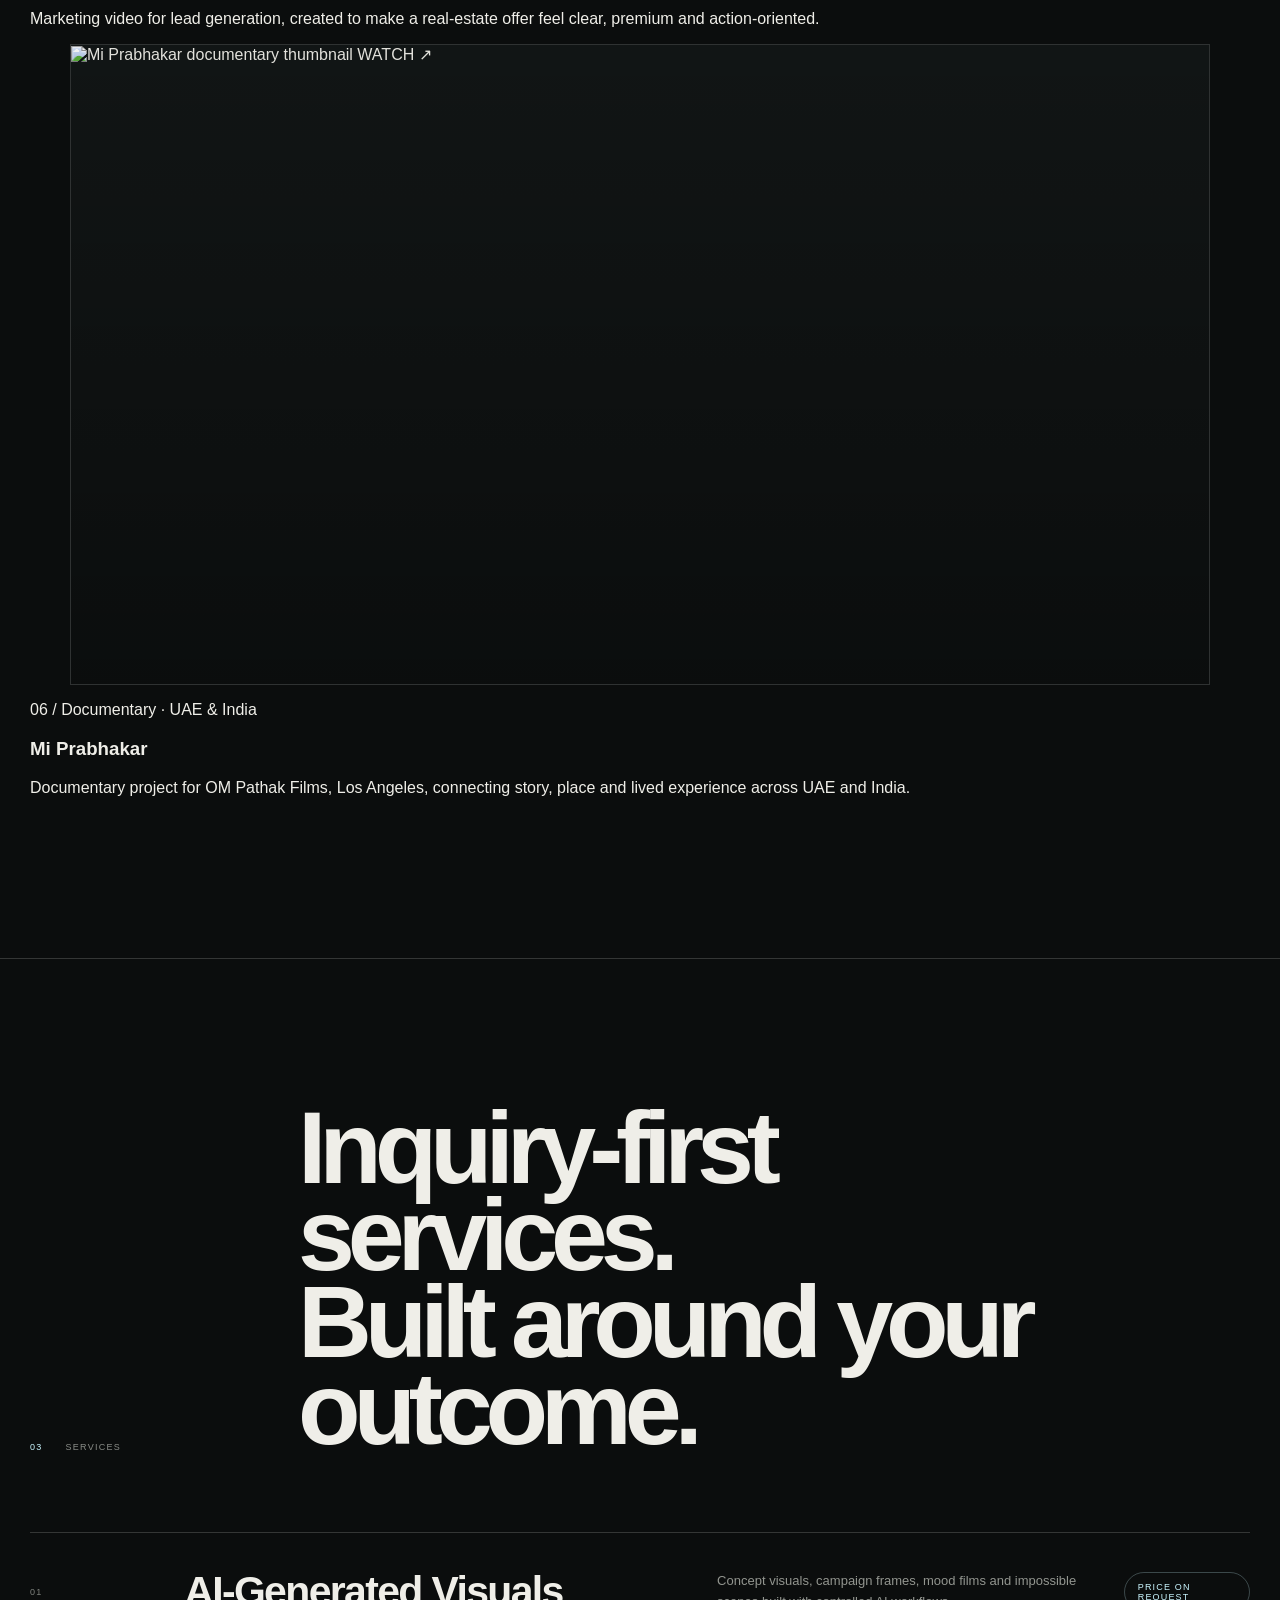
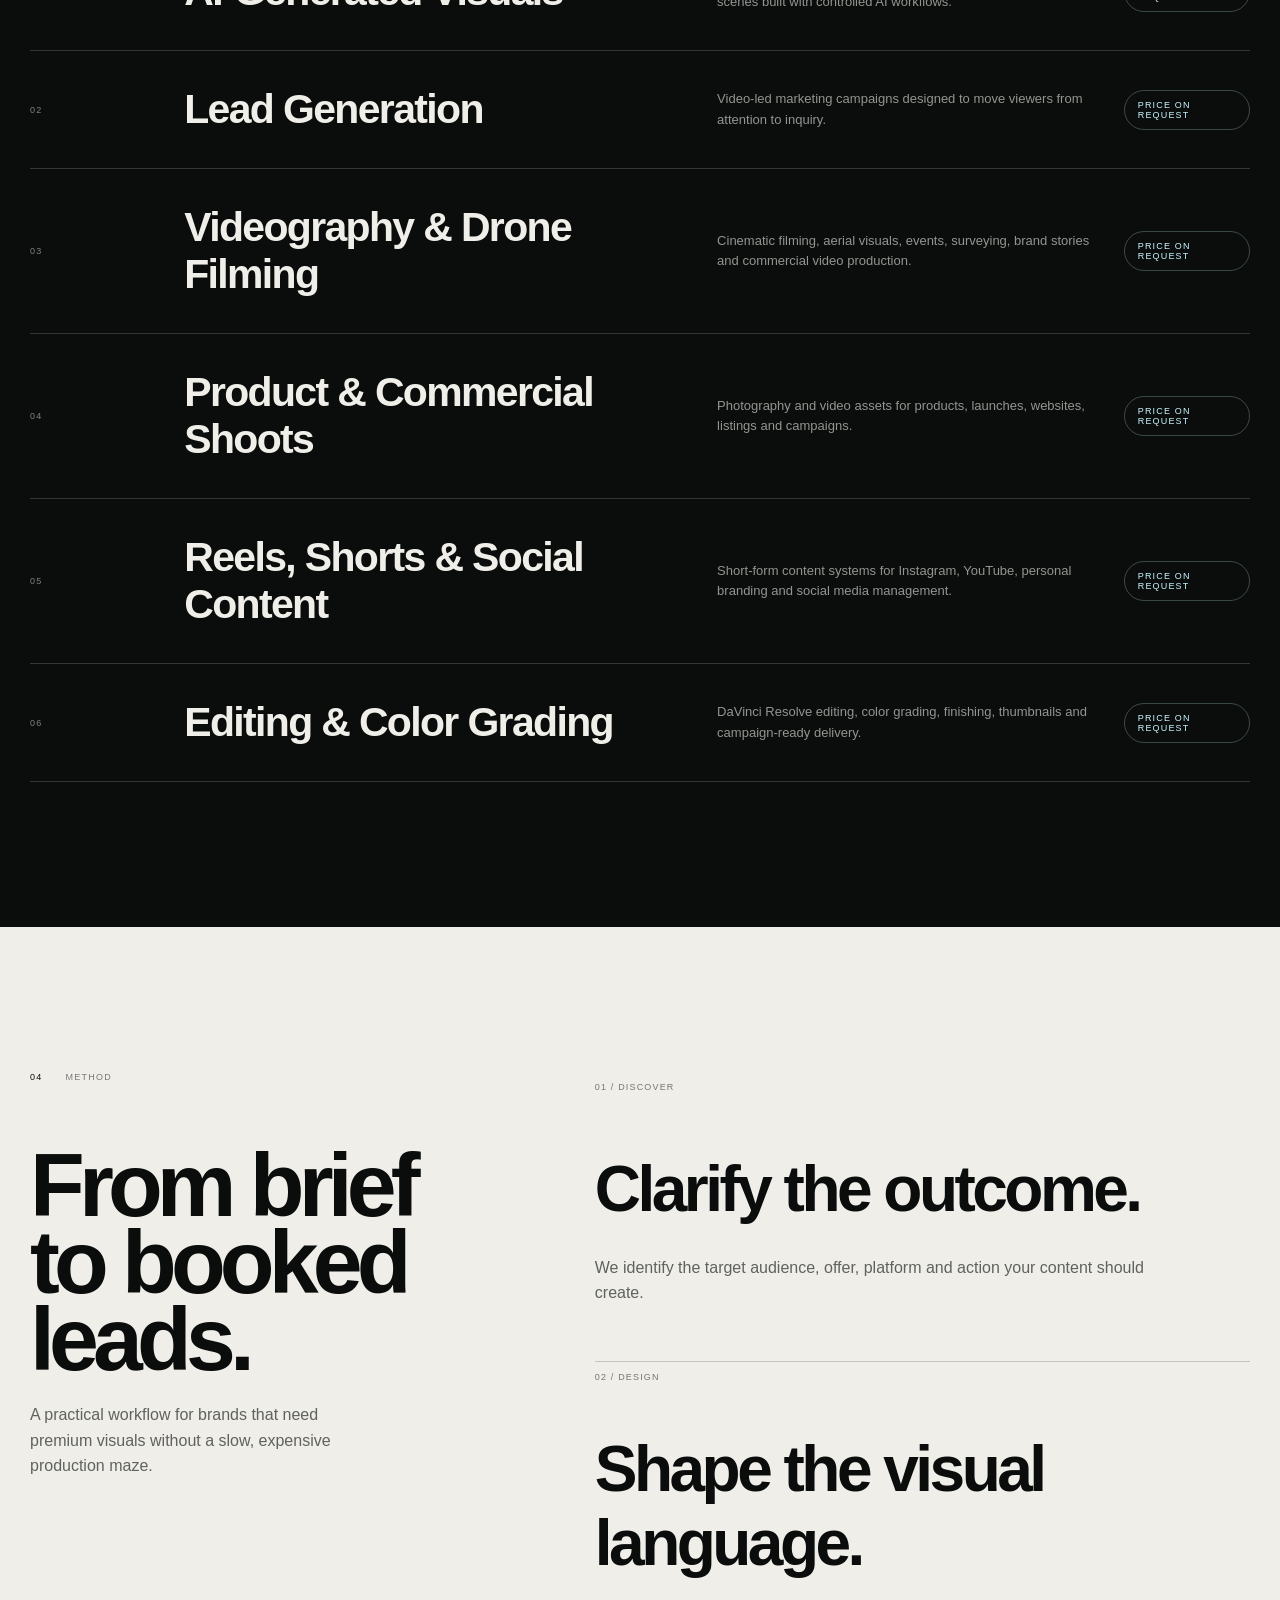
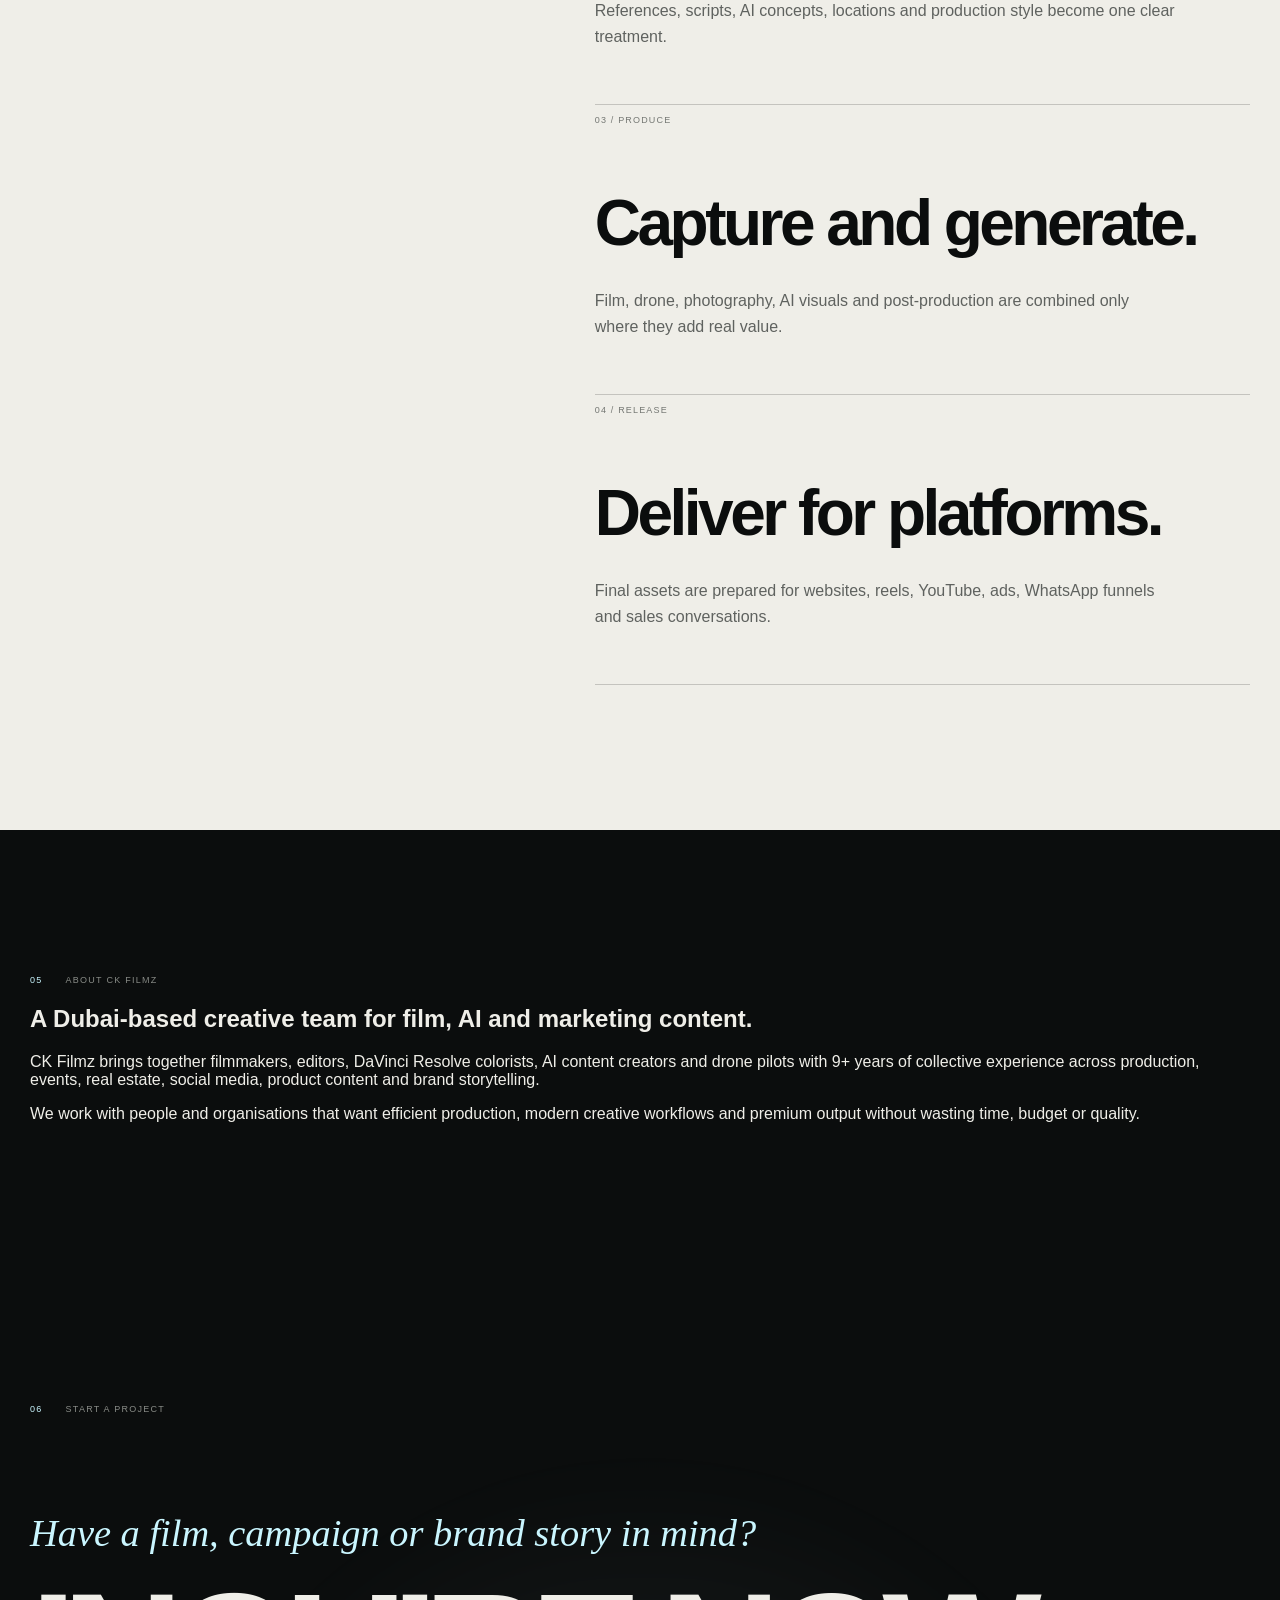
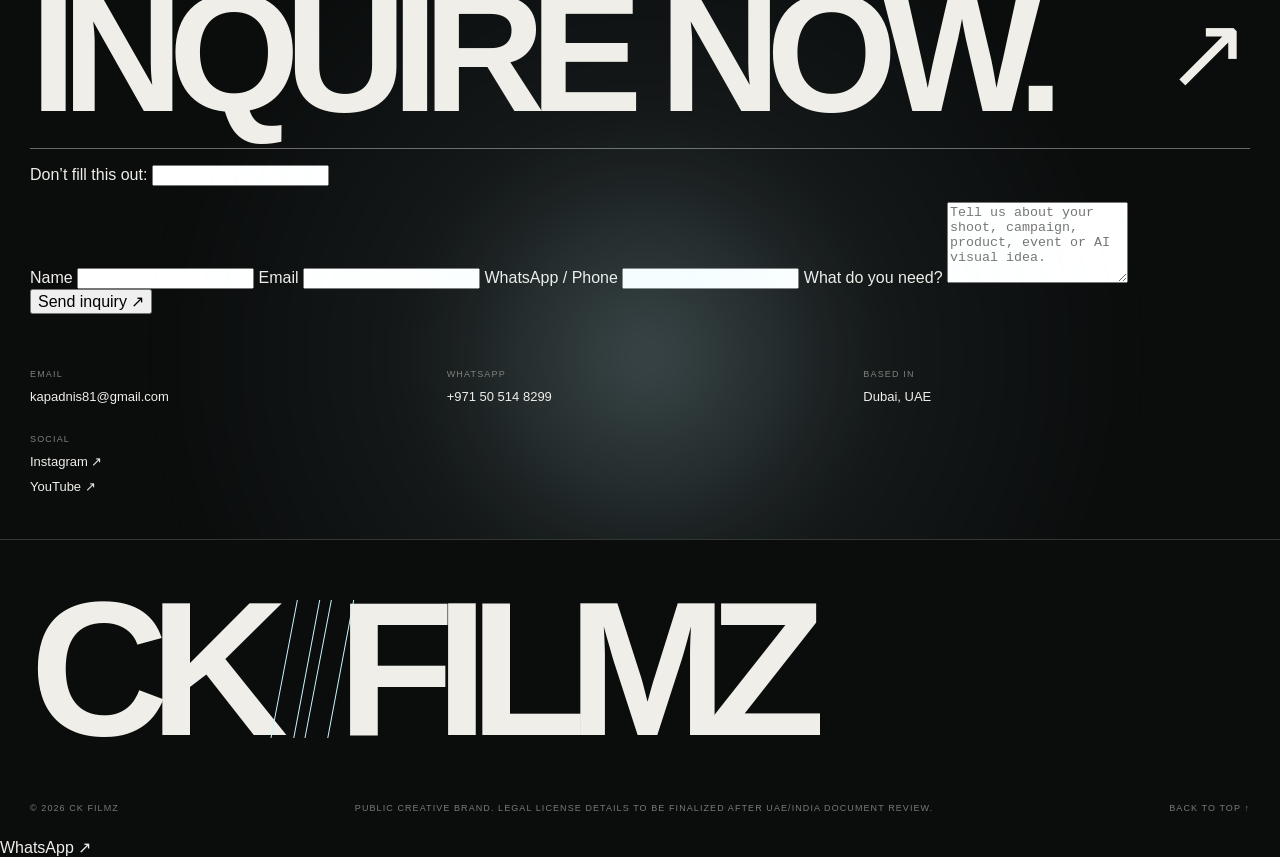
==== commit 3fd489cd: "Adapt homepage for CK Filmz Phase 1 portfolio" ====
--- a/index.html
+++ b/index.html
@@ -3,9 +3,13 @@
 <head>
   <meta charset="utf-8" />
   <meta name="viewport" content="width=device-width, initial-scale=1" />
-  <meta name="description" content="FRAME//SHIFT — cinematic motion, brand films and AI-assisted visual production." />
-  <title>FRAME//SHIFT — Motion & AI Studio</title>
+  <meta name="description" content="CK Filmz — AI visuals, cinematic videography, aerial filming, editing, color grading and lead-generation content for brands, creators and organisations in the UAE and beyond." />
+  <meta property="og:title" content="CK Filmz — Cinematic Content & AI Visual Studio" />
+  <meta property="og:description" content="A Dubai-based creative studio for AI content, brand films, commercial video, drone filming, editing and lead-generation campaigns." />
+  <meta property="og:type" content="website" />
+  <title>CK Filmz — Cinematic Content & AI Visual Studio</title>
   <link rel="stylesheet" href="styles.css" />
+  <link rel="stylesheet" href="phase1.css" />
 </head>
 <body>
   <div class="noise" aria-hidden="true"></div>
@@ -14,12 +18,12 @@
   <div class="loader" id="loader" aria-label="Loading website">
     <button class="loader-skip" id="skipLoader" type="button">Skip sequence</button>
     <div class="loader-topline">
-      <span>FRAME//SHIFT</span>
+      <span>CK FILMZ</span>
       <span class="loader-rec"><i></i> INITIALIZING</span>
     </div>
     <div class="loader-center">
-      <div class="loader-mark" aria-hidden="true">F<span>/</span>S</div>
-      <p>Stories engineered for motion.</p>
+      <div class="loader-mark" aria-hidden="true">CK<span>/</span>F</div>
+      <p>Visuals engineered for attention.</p>
     </div>
     <div class="loader-bottom">
       <span id="loaderStatus">Rendering signal</span>
@@ -32,18 +36,18 @@
   <div class="cursor-label" id="cursorLabel" aria-hidden="true">VIEW</div>
 
   <header class="site-header" id="top">
-    <a class="brand" href="#top" aria-label="FRAME SHIFT home">
-      <span class="brand-mark">F/S</span>
-      <span class="brand-name">FRAME//SHIFT</span>
+    <a class="brand" href="#top" aria-label="CK Filmz home">
+      <span class="brand-mark">CK</span>
+      <span class="brand-name">CK FILMZ</span>
     </a>
     <div class="header-meta">
-      <span class="status"><i></i> Available for select projects</span>
+      <span class="status"><i></i> Available for UAE & international projects</span>
       <span class="timecode" id="timecode">TC 00:00:00:00</span>
     </div>
     <nav class="nav" aria-label="Primary navigation">
       <a href="#work">Work</a>
-      <a href="#capabilities">Capabilities</a>
-      <a href="#contact">Contact</a>
+      <a href="#services">Services</a>
+      <a href="#contact">Inquiry</a>
     </nav>
   </header>
 
@@ -55,47 +59,47 @@
       <div class="hero-orb orb-two" aria-hidden="true"></div>
 
       <div class="hero-kicker reveal">
-        <span>Independent visual studio</span>
-        <span>Mumbai · Dubai · Everywhere</span>
+        <span>AI content · film · campaigns</span>
+        <span>Dubai, UAE · India · Worldwide</span>
       </div>
 
       <div class="hero-title-wrap">
-        <h1 id="hero-title" class="hero-title" aria-label="Frame Shift">
-          <span class="line line-one"><span>FRAME</span><em>01</em></span>
-          <span class="line line-two"><span>SHIFT</span><em>→</em></span>
+        <h1 id="hero-title" class="hero-title" aria-label="CK Filmz">
+          <span class="line line-one"><span>CK</span><em>01</em></span>
+          <span class="line line-two"><span>FILMZ</span><em>→</em></span>
         </h1>
-        <p class="hero-sub reveal">We build cinematic campaigns, motion identities and AI-assisted films that make brands feel impossible to ignore.</p>
+        <p class="hero-sub reveal">Cinematic videography, AI-generated visuals, drone filming, editing, color grading and lead-generation content for brands that need to look premium and move fast.</p>
       </div>
 
       <div class="hero-bottom reveal">
-        <a class="round-link magnetic" href="#work"><span>Explore work</span><b>↘</b></a>
+        <a class="round-link magnetic" href="#work"><span>View work</span><b>↘</b></a>
         <div class="hero-note">
-          <span class="eyebrow">Signal / 2026</span>
-          <p>Direction, production and post — one tightly connected creative system.</p>
+          <span class="eyebrow">Dubai / 2026</span>
+          <p>A lean creative team combining film craft, AI workflows and marketing thinking to save cost and time without compromising quality.</p>
         </div>
       </div>
     </section>
 
     <div class="ticker" aria-hidden="true">
       <div class="ticker-track">
-        <span>FILM DIRECTION</span><i>✦</i><span>AI VISUALS</span><i>✦</i><span>BRAND SYSTEMS</span><i>✦</i><span>CAMPAIGNS</span><i>✦</i><span>POST PRODUCTION</span><i>✦</i>
-        <span>FILM DIRECTION</span><i>✦</i><span>AI VISUALS</span><i>✦</i><span>BRAND SYSTEMS</span><i>✦</i><span>CAMPAIGNS</span><i>✦</i><span>POST PRODUCTION</span><i>✦</i>
+        <span>AI VISUALS</span><i>✦</i><span>VIDEOGRAPHY</span><i>✦</i><span>DRONE FILMING</span><i>✦</i><span>LEAD GENERATION</span><i>✦</i><span>COLOR GRADING</span><i>✦</i><span>REELS</span><i>✦</i>
+        <span>AI VISUALS</span><i>✦</i><span>VIDEOGRAPHY</span><i>✦</i><span>DRONE FILMING</span><i>✦</i><span>LEAD GENERATION</span><i>✦</i><span>COLOR GRADING</span><i>✦</i><span>REELS</span><i>✦</i>
       </div>
     </div>
 
     <section class="manifesto section-pad" id="studio">
       <div class="section-index reveal">
         <span>01</span>
-        <span>Studio thesis</span>
+        <span>Studio signal</span>
       </div>
       <div class="manifesto-copy">
-        <p class="big-copy split-reveal">Not content for the feed. <span>Images with gravity.</span> We combine human taste, live-action craft and emerging tools to turn a brief into a world.</p>
+        <p class="big-copy split-reveal">Not just content. <span>Commercial visuals with cinematic pressure.</span> We help brands, creators and organisations turn attention into trust, inquiries and action.</p>
         <div class="manifesto-details reveal">
-          <p>Our process is cinematic but agile: strategy becomes a visual language, that language becomes frames, and those frames become a campaign people remember.</p>
+          <p>CK Filmz works across production, post-production, AI content, marketing campaigns, events, product shoots, surveying, social media visuals and personal branding.</p>
           <dl>
-            <div><dt>12+</dt><dd>Creative disciplines</dd></div>
-            <div><dt>4K</dt><dd>Master delivery</dd></div>
-            <div><dt>∞</dt><dd>Possible worlds</dd></div>
+            <div><dt>9+</dt><dd>Years collective experience</dd></div>
+            <div><dt>UAE</dt><dd>Dubai-based production</dd></div>
+            <div><dt>AI</dt><dd>Future-ready workflows</dd></div>
           </dl>
         </div>
       </div>
@@ -104,126 +108,206 @@
     <section class="work section-pad" id="work">
       <div class="section-heading reveal">
         <div class="section-index"><span>02</span><span>Selected work</span></div>
-        <h2>Films that start<br><i>before</i> the first frame.</h2>
-        <p>Original concept projects demonstrating the site's visual system. Replace them with your own reels, campaigns and case studies.</p>
-      </div>
-
-      <div class="projects">
-        <article class="project-card project-a interactive-card" data-cursor="PLAY">
-          <a href="#contact" aria-label="View The Last Signal project">
-            <div class="project-visual">
-              <div class="scanline"></div>
-              <div class="visual-copy"><span>ORIGINAL FILM</span><strong>THE LAST<br>SIGNAL</strong><small>02:14 / SCI-FI</small></div>
-              <div class="planet"></div>
-              <div class="horizon"></div>
-            </div>
-            <div class="project-info">
-              <div><span>01 / Brand film</span><h3>The Last Signal</h3></div>
-              <p>A quiet transmission from the edge of tomorrow.</p>
-              <b>↗</b>
-            </div>
-          </a>
-        </article>
-
-        <article class="project-card project-b interactive-card" data-cursor="VIEW">
-          <a href="#contact" aria-label="View Neon Monsoon project">
-            <div class="project-visual">
-              <div class="visual-copy"><span>FASHION CAMPAIGN</span><strong>NEON<br>MONSOON</strong><small>MUMBAI / NIGHT</small></div>
-              <div class="rain rain-one"></div><div class="rain rain-two"></div>
-              <div class="silhouette"></div>
-            </div>
-            <div class="project-info">
-              <div><span>02 / Fashion film</span><h3>Neon Monsoon</h3></div>
-              <p>Heat, rain and chrome collide after midnight.</p>
-              <b>↗</b>
-            </div>
-          </a>
-        </article>
-
-        <article class="project-card project-c interactive-card" data-cursor="OPEN">
-          <a href="#contact" aria-label="View Ritual Motion project">
-            <div class="project-visual">
-              <div class="visual-copy"><span>IDENTITY IN MOTION</span><strong>RITUAL<br>MOTION</strong><small>FORM / ENERGY</small></div>
-              <div class="ring ring-one"></div><div class="ring ring-two"></div><div class="ring ring-three"></div>
-            </div>
-            <div class="project-info">
-              <div><span>03 / Motion identity</span><h3>Ritual Motion</h3></div>
-              <p>A living visual identity built from rhythm and light.</p>
-              <b>↗</b>
-            </div>
-          </a>
-        </article>
-      </div>
-    </section>
-
-    <section class="capabilities section-pad" id="capabilities">
+        <h2>Portfolio built<br><i>across</i> film, property and campaigns.</h2>
+        <p>Public work samples from cinema, real estate, government events, documentary and lead-generation campaigns.</p>
+      </div>
+
+      <div class="portfolio-grid">
+        <article class="portfolio-card interactive-card reveal" data-cursor="WATCH">
+          <a href="https://youtu.be/6HrCQSFXD7U" target="_blank" rel="noopener" aria-label="Watch Guthlee Ladoo work sample">
+            <figure class="project-visual portfolio-thumb">
+              <img src="https://i.ytimg.com/vi/6HrCQSFXD7U/maxresdefault.jpg" onerror="this.onerror=null;this.src='https://i.ytimg.com/vi/6HrCQSFXD7U/hqdefault.jpg'" alt="Guthlee Ladoo film thumbnail" loading="lazy" />
+              <span>WATCH ↗</span>
+            </figure>
+            <div class="portfolio-info">
+              <span>01 / Bollywood Film · India</span>
+              <h3>Guthlee Ladoo</h3>
+              <p>Hindi social drama centred on education, dignity and caste barriers. Role: Aerial Filming Department & Assistant Camera for UV Films.</p>
+            </div>
+          </a>
+        </article>
+
+        <article class="portfolio-card interactive-card reveal" data-cursor="WATCH">
+          <a href="https://youtu.be/RdXwJOq5CfM" target="_blank" rel="noopener" aria-label="Watch Top Listings with Ali and Ankita personal brand video">
+            <figure class="project-visual portfolio-thumb">
+              <img src="https://i.ytimg.com/vi/RdXwJOq5CfM/maxresdefault.jpg" onerror="this.onerror=null;this.src='https://i.ytimg.com/vi/RdXwJOq5CfM/hqdefault.jpg'" alt="Top Listings with Ali and Ankita property showcase thumbnail" loading="lazy" />
+              <span>WATCH ↗</span>
+            </figure>
+            <div class="portfolio-info">
+              <span>02 / Property Showcase · Dubai</span>
+              <h3>Top Listings with Ali & Ankita</h3>
+              <p>Personal-brand property showcase designed to present real estate with polish, pace and on-camera credibility.</p>
+            </div>
+          </a>
+        </article>
+
+        <article class="portfolio-card interactive-card reveal" data-cursor="WATCH">
+          <a href="https://youtu.be/1StlMoqZpOc" target="_blank" rel="noopener" aria-label="Watch Farooq Syed personal brand video">
+            <figure class="project-visual portfolio-thumb">
+              <img src="https://i.ytimg.com/vi/1StlMoqZpOc/maxresdefault.jpg" onerror="this.onerror=null;this.src='https://i.ytimg.com/vi/1StlMoqZpOc/hqdefault.jpg'" alt="Farooq Syed property showcase thumbnail" loading="lazy" />
+              <span>WATCH ↗</span>
+            </figure>
+            <div class="portfolio-info">
+              <span>03 / Property Showcase · Dubai</span>
+              <h3>Farooq Syed</h3>
+              <p>Real-estate personal brand video shaped for authority, clarity and premium property presentation.</p>
+            </div>
+          </a>
+        </article>
+
+        <article class="portfolio-card interactive-card reveal" data-cursor="WATCH">
+          <a href="https://youtu.be/qus_mx6tGi0" target="_blank" rel="noopener" aria-label="Watch DIPLO Sports event highlights film">
+            <figure class="project-visual portfolio-thumb">
+              <img src="https://i.ytimg.com/vi/qus_mx6tGi0/maxresdefault.jpg" onerror="this.onerror=null;this.src='https://i.ytimg.com/vi/qus_mx6tGi0/hqdefault.jpg'" alt="DIPLO Sports event highlights thumbnail" loading="lazy" />
+              <span>WATCH ↗</span>
+            </figure>
+            <div class="portfolio-info">
+              <span>04 / Event Highlights · Abu Dhabi</span>
+              <h3>DIPLO Sports</h3>
+              <p>Sports event coverage for the Ministry of Foreign Affairs, Abu Dhabi, captured as an energetic highlights film.</p>
+            </div>
+          </a>
+        </article>
+
+        <article class="portfolio-card interactive-card reveal" data-cursor="WATCH">
+          <a href="https://youtu.be/qw5K95T96I8" target="_blank" rel="noopener" aria-label="Watch IMTIAZ Development marketing video">
+            <figure class="project-visual portfolio-thumb">
+              <img src="https://i.ytimg.com/vi/qw5K95T96I8/maxresdefault.jpg" onerror="this.onerror=null;this.src='https://i.ytimg.com/vi/qw5K95T96I8/hqdefault.jpg'" alt="IMTIAZ Development marketing video thumbnail" loading="lazy" />
+              <span>WATCH ↗</span>
+            </figure>
+            <div class="portfolio-info">
+              <span>05 / Advertisement · Dubai</span>
+              <h3>IMTIAZ Development</h3>
+              <p>Marketing video for lead generation, created to make a real-estate offer feel clear, premium and action-oriented.</p>
+            </div>
+          </a>
+        </article>
+
+        <article class="portfolio-card interactive-card reveal" data-cursor="WATCH">
+          <a href="https://youtu.be/nFYw2ONS-O8" target="_blank" rel="noopener" aria-label="Watch Mi Prabhakar documentary">
+            <figure class="project-visual portfolio-thumb">
+              <img src="https://i.ytimg.com/vi/nFYw2ONS-O8/maxresdefault.jpg" onerror="this.onerror=null;this.src='https://i.ytimg.com/vi/nFYw2ONS-O8/hqdefault.jpg'" alt="Mi Prabhakar documentary thumbnail" loading="lazy" />
+              <span>WATCH ↗</span>
+            </figure>
+            <div class="portfolio-info">
+              <span>06 / Documentary · UAE & India</span>
+              <h3>Mi Prabhakar</h3>
+              <p>Documentary project for OM Pathak Films, Los Angeles, connecting story, place and lived experience across UAE and India.</p>
+            </div>
+          </a>
+        </article>
+      </div>
+    </section>
+
+    <section class="capabilities section-pad" id="services">
       <div class="section-heading compact reveal">
-        <div class="section-index"><span>03</span><span>Capabilities</span></div>
-        <h2>One studio.<br>Many ways in.</h2>
+        <div class="section-index"><span>03</span><span>Services</span></div>
+        <h2>Inquiry-first services.<br>Built around your outcome.</h2>
       </div>
 
       <div class="service-list">
         <article class="service-row reveal">
           <span class="service-no">01</span>
-          <h3>Creative Direction</h3>
-          <p>Campaign concepts, scripts, visual treatments and complete creative worlds.</p>
-          <span class="service-tag">Think</span>
+          <h3>AI-Generated Visuals</h3>
+          <p>Concept visuals, campaign frames, mood films and impossible scenes built with controlled AI workflows.</p>
+          <span class="service-tag">Price on request</span>
         </article>
         <article class="service-row reveal">
           <span class="service-no">02</span>
-          <h3>Film Production</h3>
-          <p>Brand films, commercials, social-first stories and premium short-form production.</p>
-          <span class="service-tag">Shoot</span>
+          <h3>Lead Generation</h3>
+          <p>Video-led marketing campaigns designed to move viewers from attention to inquiry.</p>
+          <span class="service-tag">Price on request</span>
         </article>
         <article class="service-row reveal">
           <span class="service-no">03</span>
-          <h3>AI Visual Production</h3>
-          <p>Controlled image and motion workflows for concepts that traditional production cannot reach.</p>
-          <span class="service-tag">Generate</span>
+          <h3>Videography & Drone Filming</h3>
+          <p>Cinematic filming, aerial visuals, events, surveying, brand stories and commercial video production.</p>
+          <span class="service-tag">Price on request</span>
         </article>
         <article class="service-row reveal">
           <span class="service-no">04</span>
-          <h3>Post & Motion</h3>
-          <p>Editing, colour, sound design, compositing and motion systems with a cinematic finish.</p>
-          <span class="service-tag">Finish</span>
-        </article>
-      </div>
-    </section>
-
-    <section class="process section-pad">
+          <h3>Product & Commercial Shoots</h3>
+          <p>Photography and video assets for products, launches, websites, listings and campaigns.</p>
+          <span class="service-tag">Price on request</span>
+        </article>
+        <article class="service-row reveal">
+          <span class="service-no">05</span>
+          <h3>Reels, Shorts & Social Content</h3>
+          <p>Short-form content systems for Instagram, YouTube, personal branding and social media management.</p>
+          <span class="service-tag">Price on request</span>
+        </article>
+        <article class="service-row reveal">
+          <span class="service-no">06</span>
+          <h3>Editing & Color Grading</h3>
+          <p>DaVinci Resolve editing, color grading, finishing, thumbnails and campaign-ready delivery.</p>
+          <span class="service-tag">Price on request</span>
+        </article>
+      </div>
+    </section>
+
+    <section class="process section-pad" id="method">
       <div class="process-sticky reveal">
         <div class="section-index"><span>04</span><span>Method</span></div>
-        <h2>A clear path<br>to the unseen.</h2>
-        <p>Built to keep ambition high and production friction low.</p>
+        <h2>From brief<br>to booked leads.</h2>
+        <p>A practical workflow for brands that need premium visuals without a slow, expensive production maze.</p>
       </div>
       <div class="process-steps">
-        <article class="reveal"><span>01 / Discover</span><h3>Find the tension.</h3><p>We uncover the one emotional or strategic idea that the audience needs to feel.</p></article>
-        <article class="reveal"><span>02 / Design</span><h3>Build the world.</h3><p>References, frames, movement, sound and language become one coherent visual system.</p></article>
-        <article class="reveal"><span>03 / Make</span><h3>Capture the signal.</h3><p>Live action, CGI and AI-assisted production are combined only where each adds real value.</p></article>
-        <article class="reveal"><span>04 / Release</span><h3>Shape every format.</h3><p>The master idea expands into platform-native edits without losing its cinematic identity.</p></article>
+        <article class="reveal"><span>01 / Discover</span><h3>Clarify the outcome.</h3><p>We identify the target audience, offer, platform and action your content should create.</p></article>
+        <article class="reveal"><span>02 / Design</span><h3>Shape the visual language.</h3><p>References, scripts, AI concepts, locations and production style become one clear treatment.</p></article>
+        <article class="reveal"><span>03 / Produce</span><h3>Capture and generate.</h3><p>Film, drone, photography, AI visuals and post-production are combined only where they add real value.</p></article>
+        <article class="reveal"><span>04 / Release</span><h3>Deliver for platforms.</h3><p>Final assets are prepared for websites, reels, YouTube, ads, WhatsApp funnels and sales conversations.</p></article>
+      </div>
+    </section>
+
+    <section class="about section-pad" id="about">
+      <div class="section-index reveal"><span>05</span><span>About CK Filmz</span></div>
+      <div class="about-grid reveal">
+        <h2>A Dubai-based creative team for film, AI and marketing content.</h2>
+        <div>
+          <p>CK Filmz brings together filmmakers, editors, DaVinci Resolve colorists, AI content creators and drone pilots with 9+ years of collective experience across production, events, real estate, social media, product content and brand storytelling.</p>
+          <p>We work with people and organisations that want efficient production, modern creative workflows and premium output without wasting time, budget or quality.</p>
+        </div>
       </div>
     </section>
 
     <section class="contact" id="contact">
       <div class="contact-glow" aria-hidden="true"></div>
-      <div class="section-index reveal"><span>05</span><span>Start a project</span></div>
-      <p class="contact-kicker reveal">The next frame is empty.</p>
-      <a class="contact-link magnetic reveal" href="mailto:hello@frameshift.studio">
-        <span>LET'S FILL IT.</span><b>↗</b>
+      <div class="section-index reveal"><span>06</span><span>Start a project</span></div>
+      <p class="contact-kicker reveal">Have a film, campaign or brand story in mind?</p>
+      <a class="contact-link magnetic reveal" href="https://wa.me/971505148299" target="_blank" rel="noopener">
+        <span>INQUIRE NOW.</span><b>↗</b>
       </a>
-      <div class="contact-meta reveal">
-        <div><span>Inquiries</span><a href="mailto:hello@frameshift.studio">hello@frameshift.studio</a></div>
-        <div><span>Based in</span><p>Mumbai / Dubai</p></div>
-        <div><span>Social</span><a href="#top">Instagram ↗</a></div>
+      <div class="contact-layout reveal">
+        <form name="project-inquiry" method="POST" data-netlify="true" netlify-honeypot="bot-field" class="inquiry-form">
+          <input type="hidden" name="form-name" value="project-inquiry" />
+          <p class="hidden-field"><label>Don’t fill this out: <input name="bot-field" /></label></p>
+          <label> Name <input type="text" name="name" autocomplete="name" required /></label>
+          <label> Email <input type="email" name="email" autocomplete="email" required /></label>
+          <label> WhatsApp / Phone <input type="tel" name="phone" autocomplete="tel" /></label>
+          <label> What do you need? <textarea name="message" rows="5" placeholder="Tell us about your shoot, campaign, product, event or AI visual idea." required></textarea></label>
+          <button class="form-submit magnetic" type="submit">Send inquiry ↗</button>
+        </form>
+        <div class="contact-meta">
+          <div><span>Email</span><a href="mailto:kapadnis81@gmail.com">kapadnis81@gmail.com</a></div>
+          <div><span>WhatsApp</span><a href="https://wa.me/971505148299" target="_blank" rel="noopener">+971 50 514 8299</a></div>
+          <div><span>Based in</span><p>Dubai, UAE</p></div>
+          <div><span>Social</span><a href="https://www.instagram.com/ckfilmz" target="_blank" rel="noopener">Instagram ↗</a><a href="https://youtube.com/@ckfilmz9" target="_blank" rel="noopener">YouTube ↗</a></div>
+        </div>
       </div>
     </section>
   </main>
 
   <footer>
-    <div class="footer-logo">FRAME<span>//</span>SHIFT</div>
-    <div class="footer-bottom"><span>© 2026 FRAME//SHIFT</span><span>Motion changes meaning.</span><a href="#top">Back to top ↑</a></div>
+    <div class="footer-logo">CK<span>//</span>FILMZ</div>
+    <div class="footer-bottom">
+      <span>© 2026 CK Filmz</span>
+      <span class="legal-note">Public creative brand. Legal license details to be finalized after UAE/India document review.</span>
+      <a href="#top">Back to top ↑</a>
+    </div>
   </footer>
+
+  <a class="whatsapp-float" href="https://wa.me/971505148299" target="_blank" rel="noopener" aria-label="Message CK Filmz on WhatsApp">WhatsApp ↗</a>
 
   <script src="script.js"></script>
 </body>
-</html>+</html>
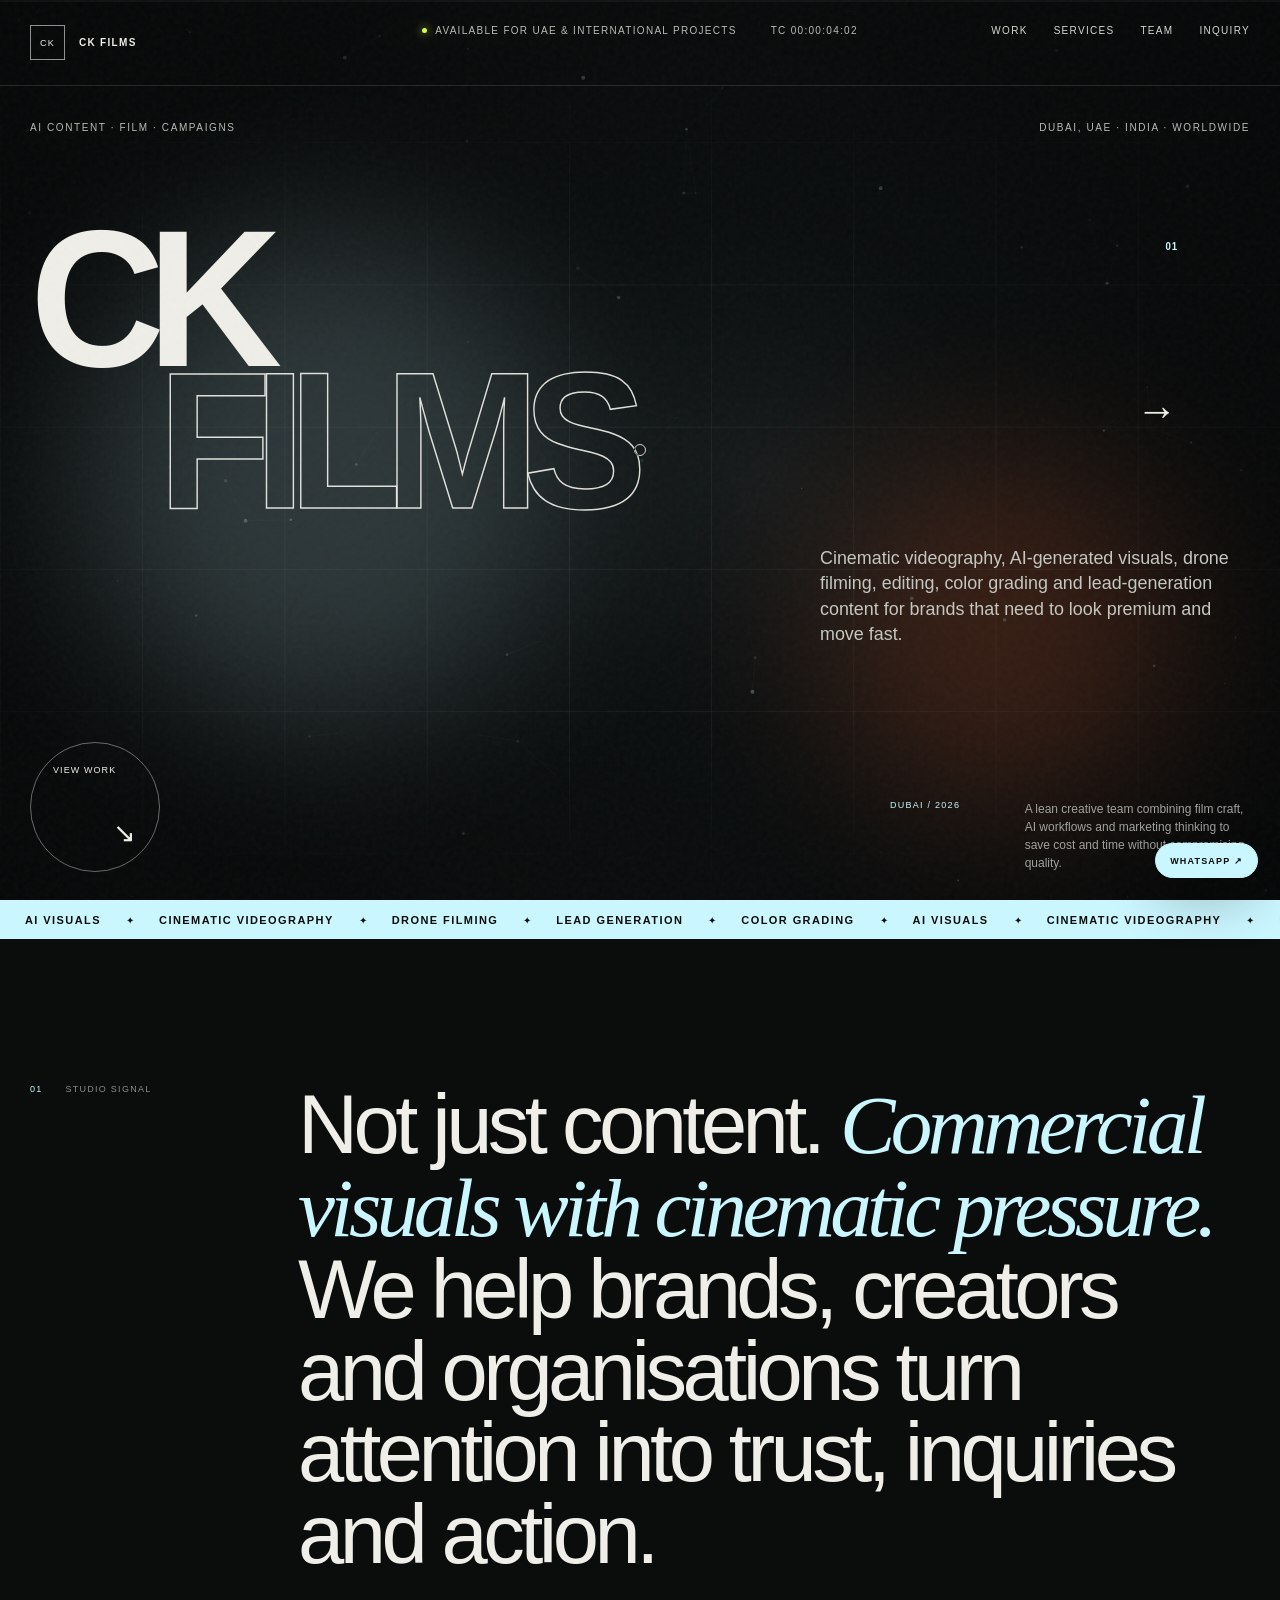
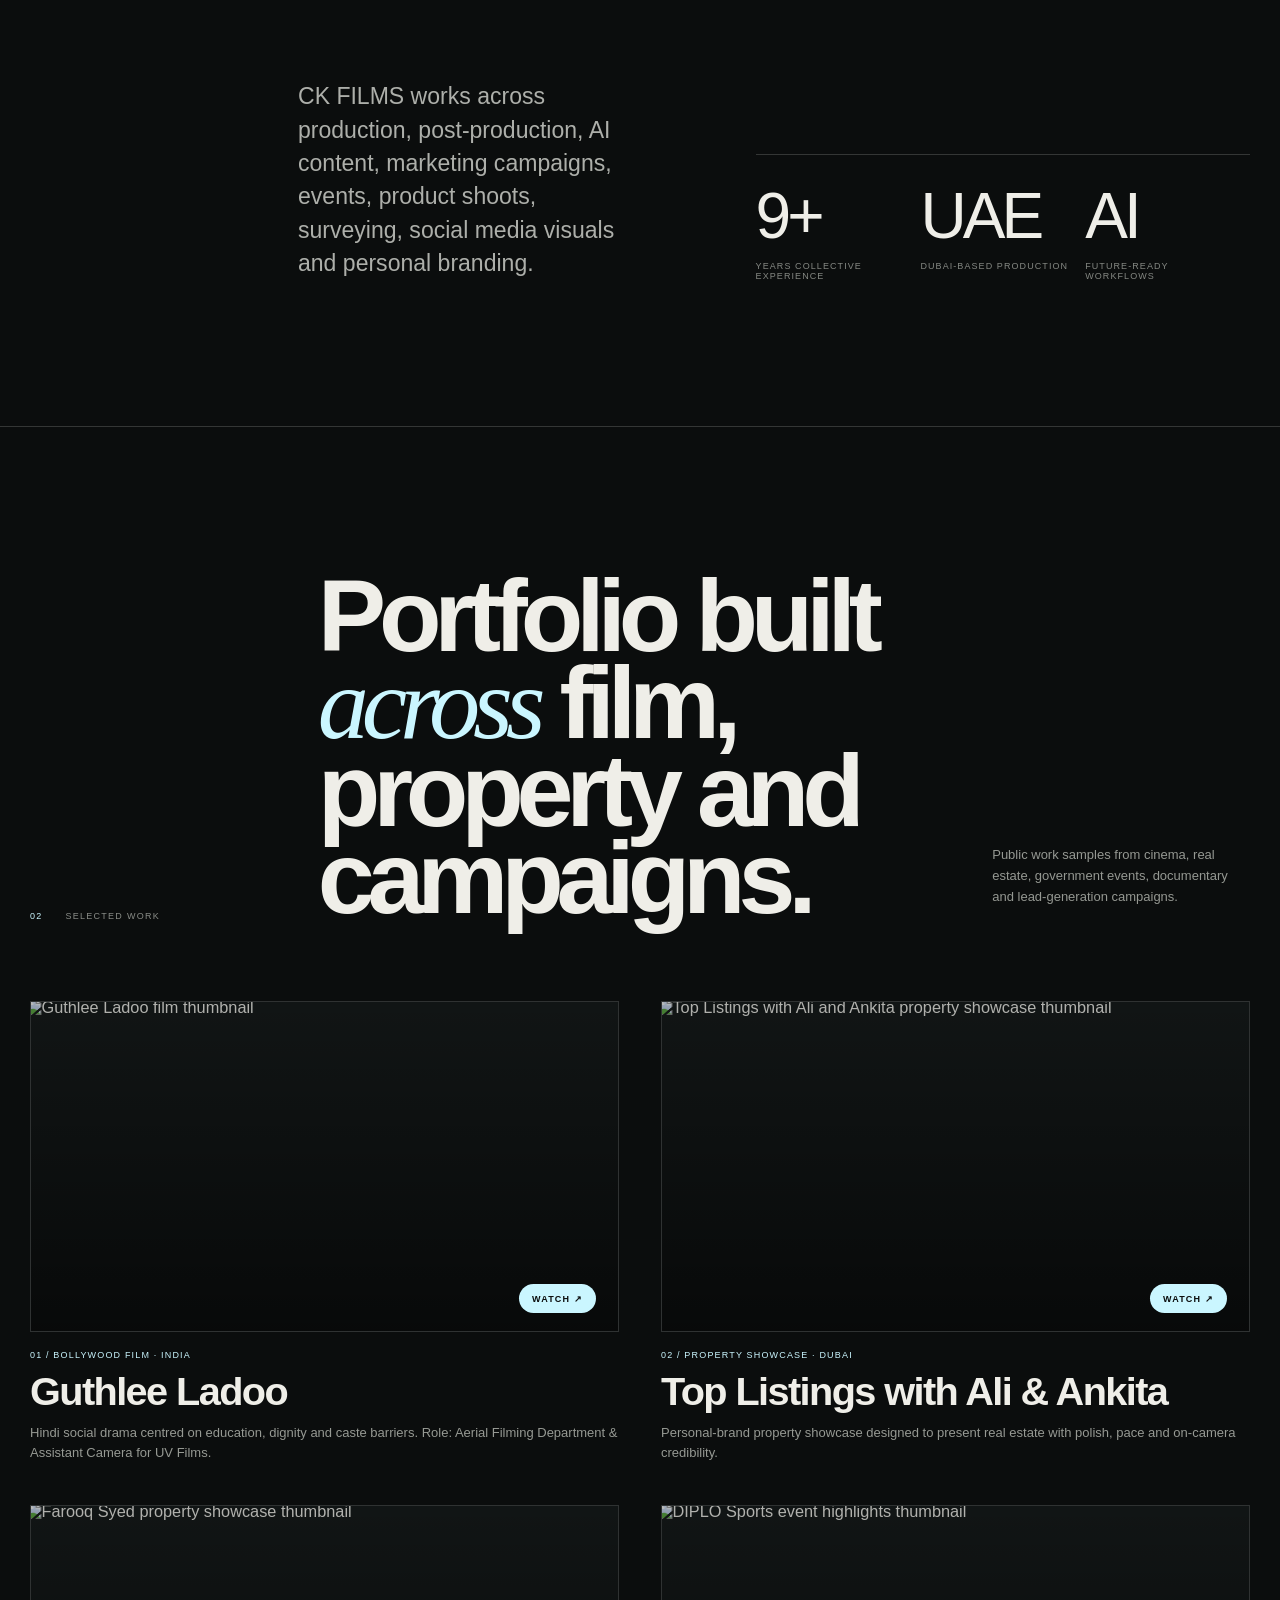
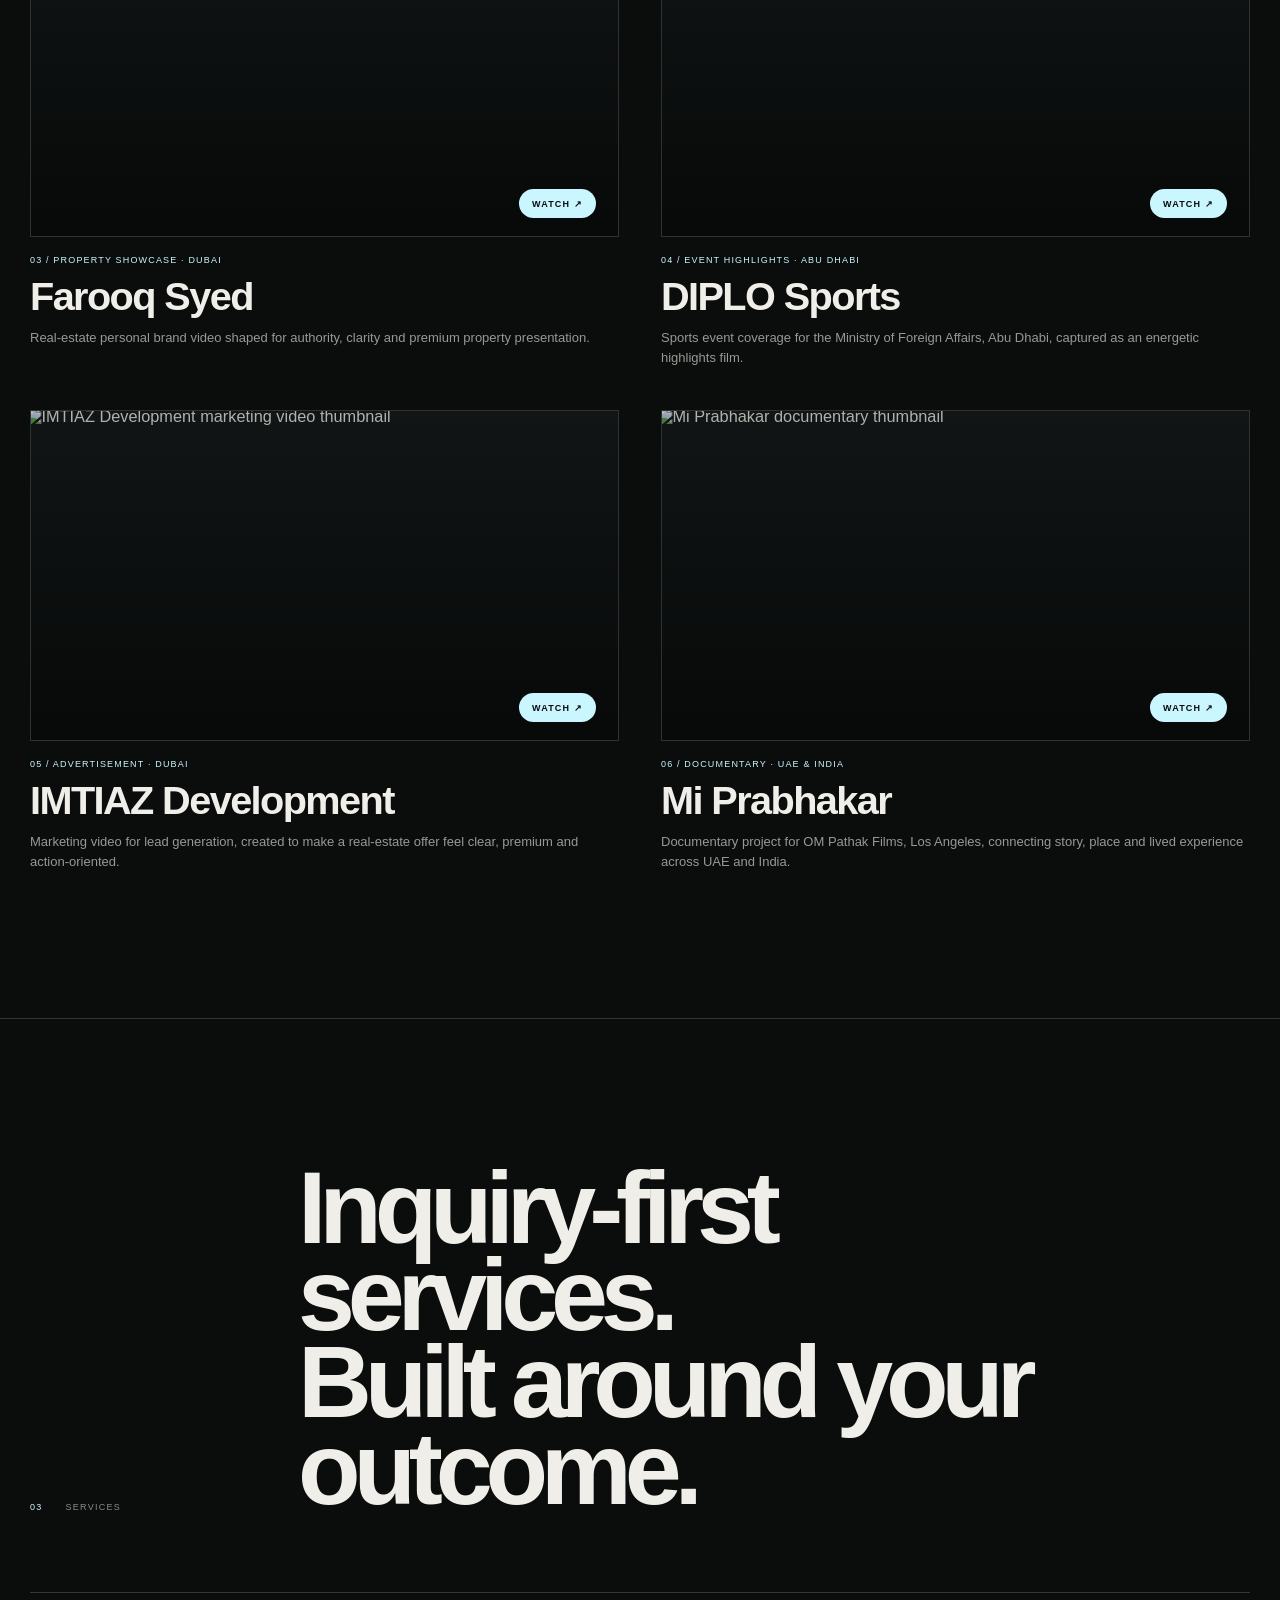
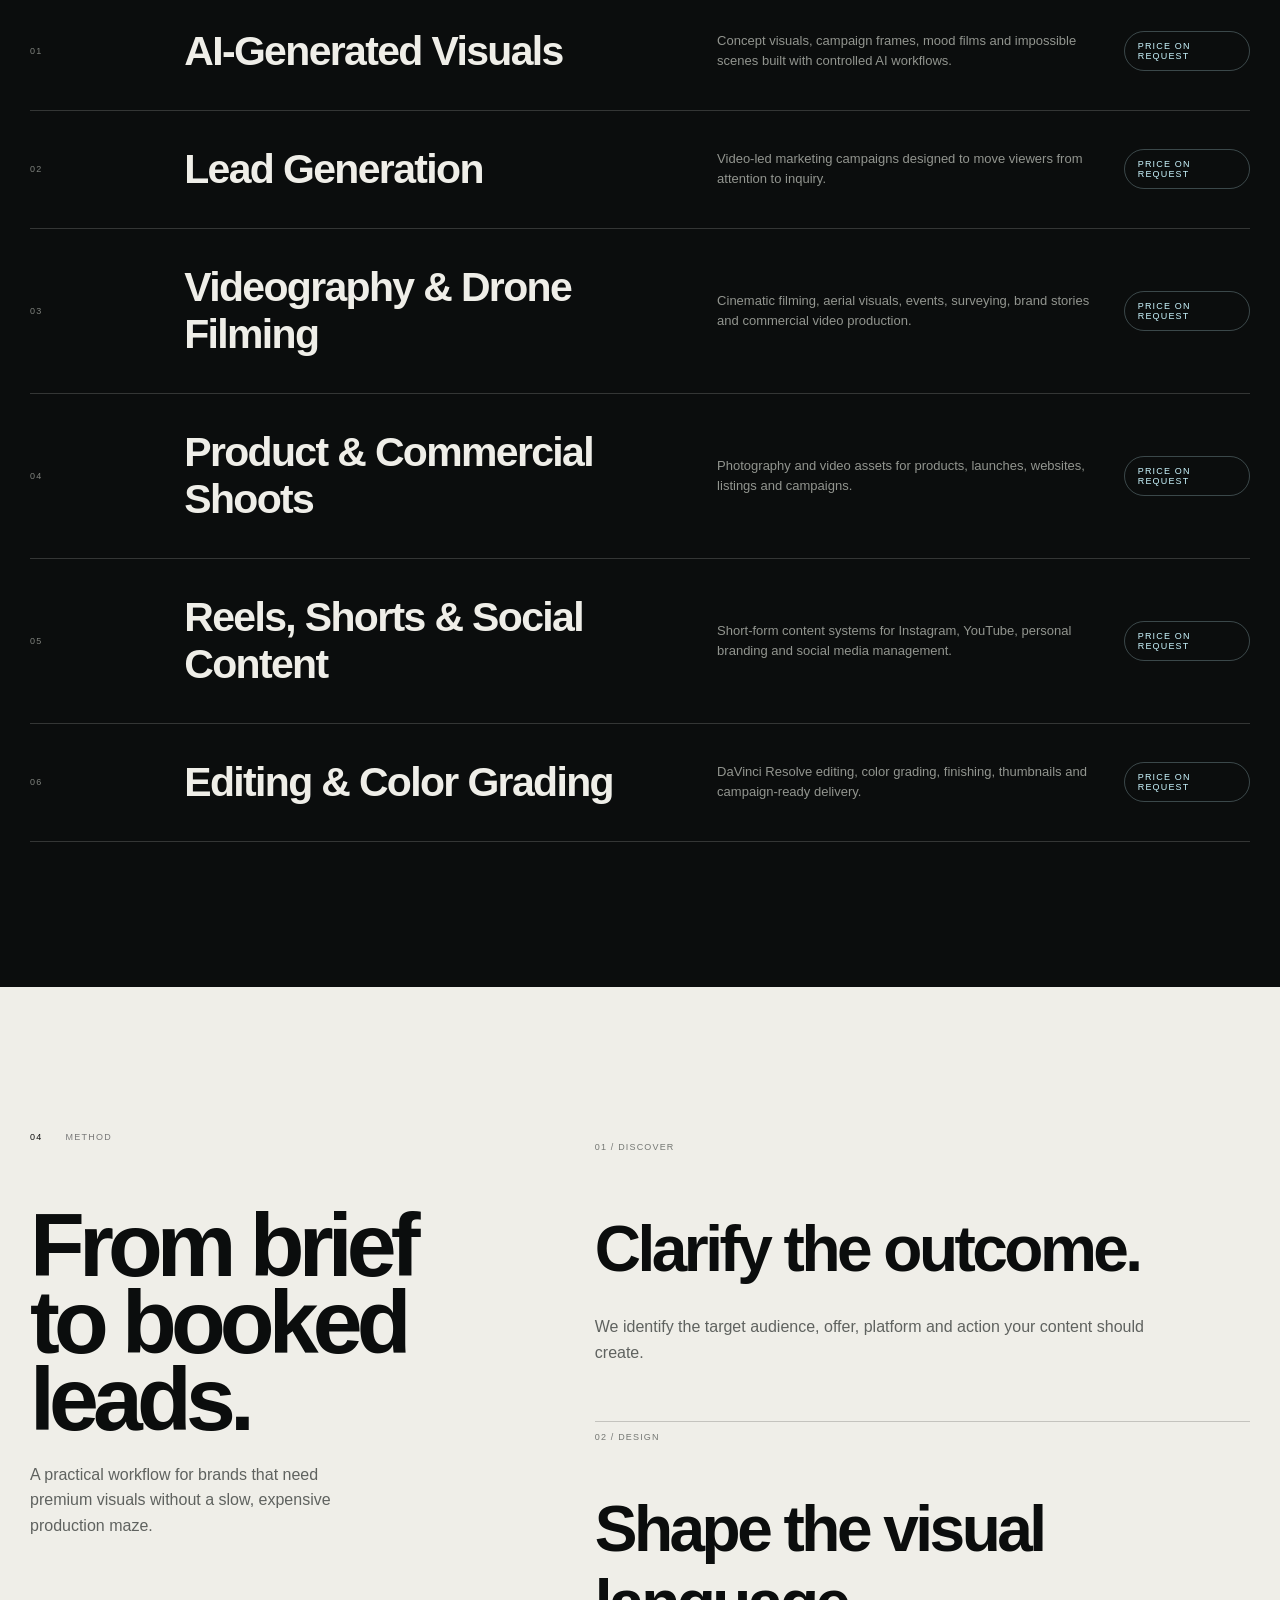
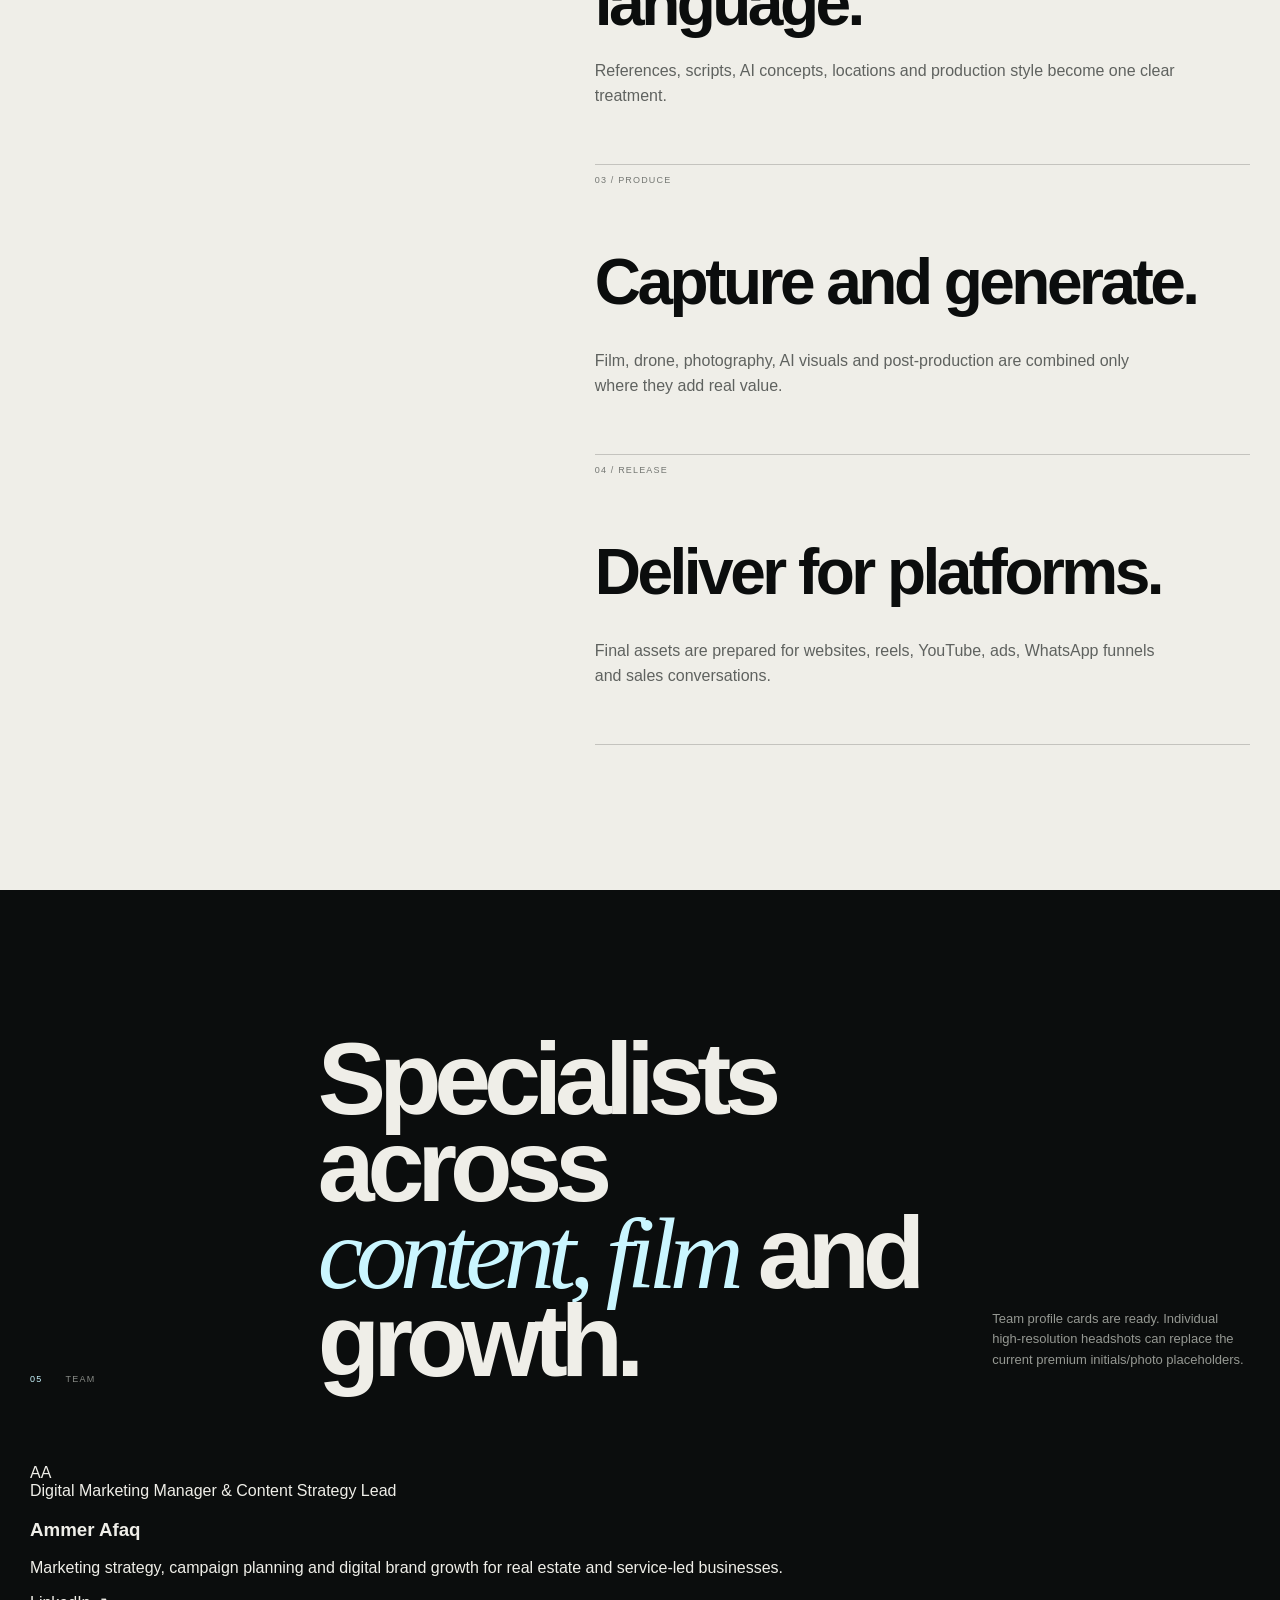
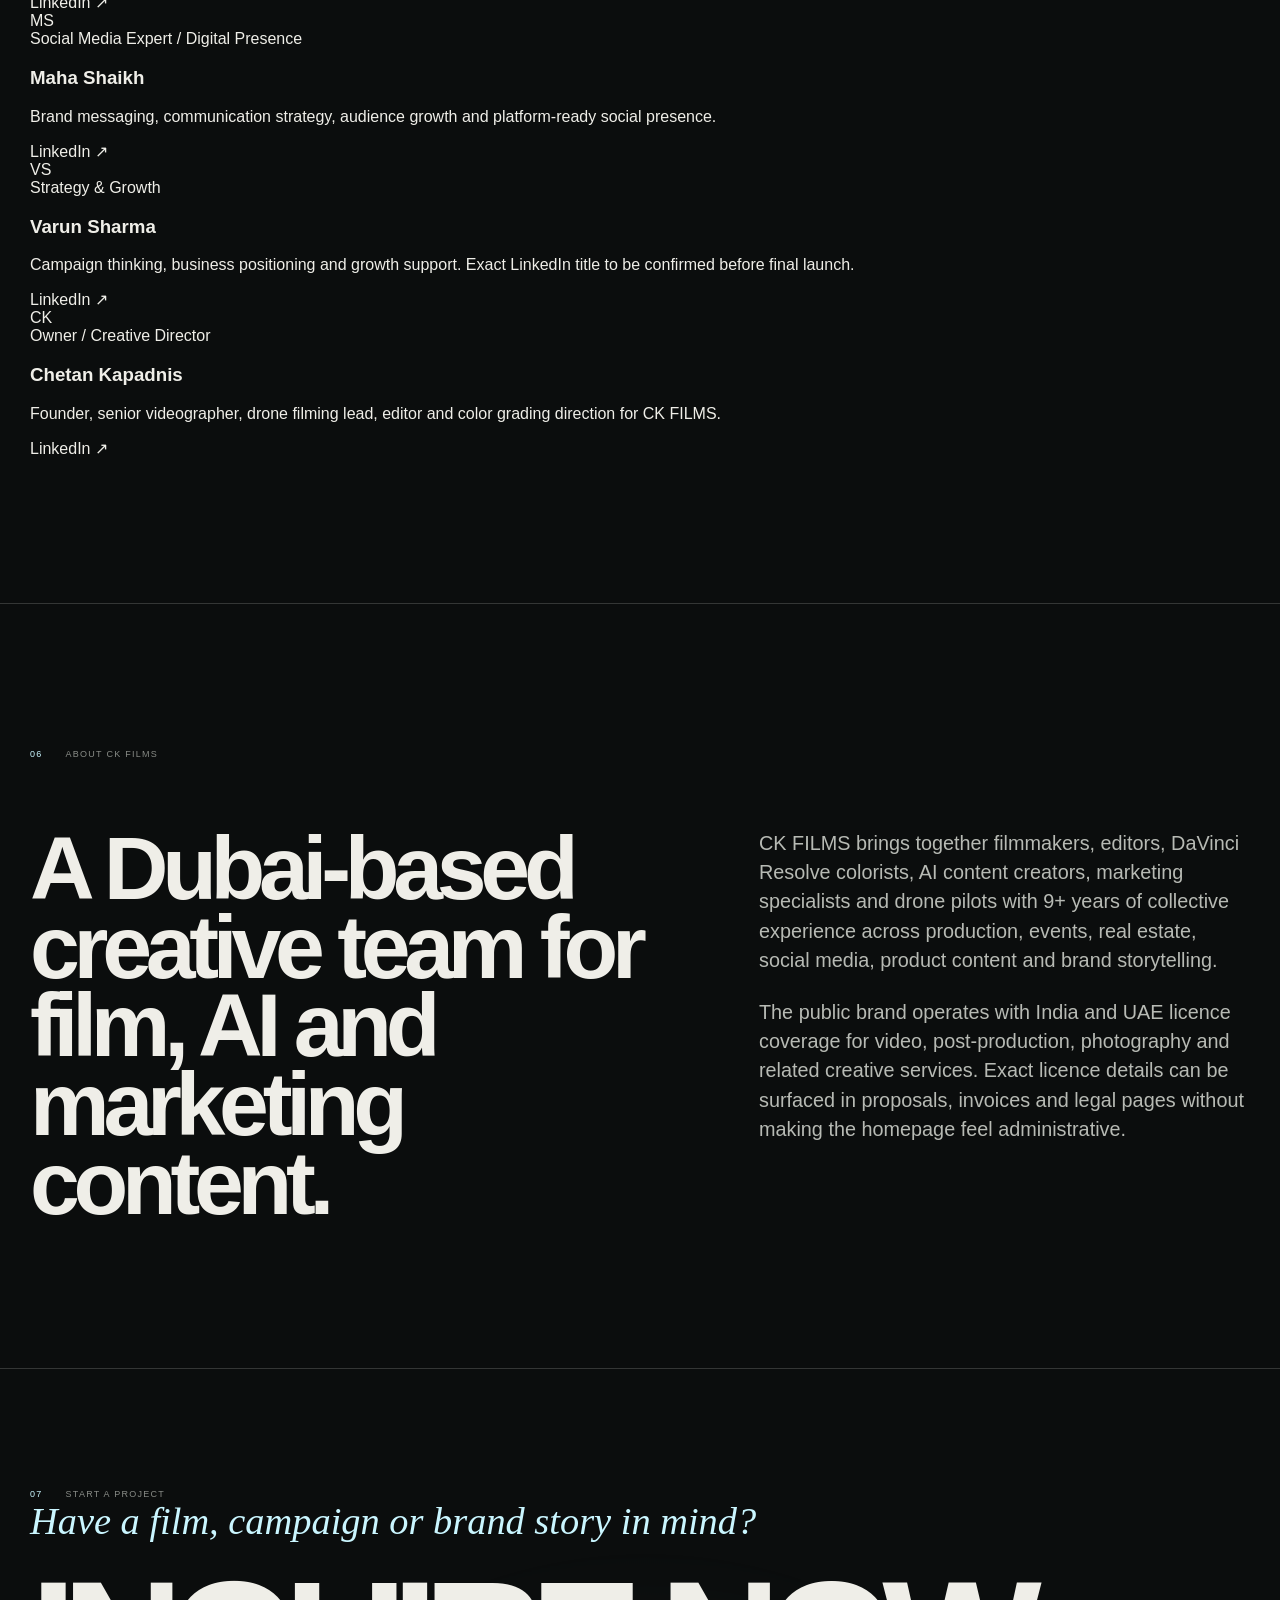
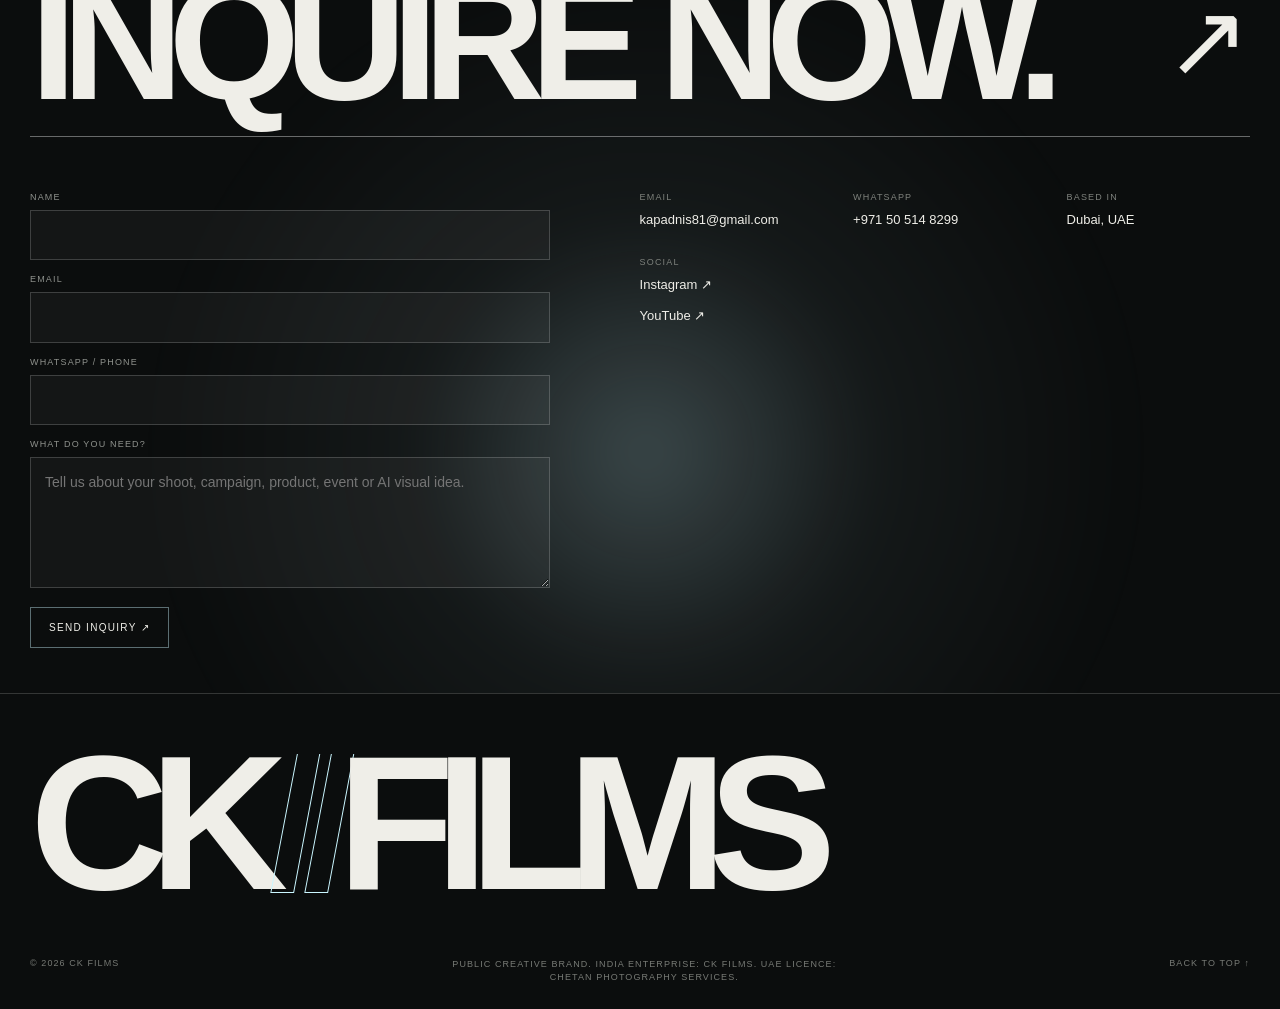
==== commit ff449b63: "Refine CK FILMS brand, legal positioning, and team section" ====
--- a/index.html
+++ b/index.html
@@ -3,11 +3,11 @@
 <head>
   <meta charset="utf-8" />
   <meta name="viewport" content="width=device-width, initial-scale=1" />
-  <meta name="description" content="CK Filmz — AI visuals, cinematic videography, aerial filming, editing, color grading and lead-generation content for brands, creators and organisations in the UAE and beyond." />
-  <meta property="og:title" content="CK Filmz — Cinematic Content & AI Visual Studio" />
+  <meta name="description" content="CK FILMS — AI visuals, cinematic videography, aerial filming, editing, color grading and lead-generation content for brands, creators and organisations in the UAE and beyond." />
+  <meta property="og:title" content="CK FILMS — Cinematic Content & AI Visual Studio" />
   <meta property="og:description" content="A Dubai-based creative studio for AI content, brand films, commercial video, drone filming, editing and lead-generation campaigns." />
   <meta property="og:type" content="website" />
-  <title>CK Filmz — Cinematic Content & AI Visual Studio</title>
+  <title>CK FILMS — Cinematic Content & AI Visual Studio</title>
   <link rel="stylesheet" href="styles.css" />
   <link rel="stylesheet" href="phase1.css" />
 </head>
@@ -17,18 +17,9 @@
 
   <div class="loader" id="loader" aria-label="Loading website">
     <button class="loader-skip" id="skipLoader" type="button">Skip sequence</button>
-    <div class="loader-topline">
-      <span>CK FILMZ</span>
-      <span class="loader-rec"><i></i> INITIALIZING</span>
-    </div>
-    <div class="loader-center">
-      <div class="loader-mark" aria-hidden="true">CK<span>/</span>F</div>
-      <p>Visuals engineered for attention.</p>
-    </div>
-    <div class="loader-bottom">
-      <span id="loaderStatus">Rendering signal</span>
-      <strong><span id="loaderPercent">0</span>%</strong>
-    </div>
+    <div class="loader-topline"><span>CK FILMS</span><span class="loader-rec"><i></i> INITIALIZING</span></div>
+    <div class="loader-center"><div class="loader-mark" aria-hidden="true">CK<span>/</span>F</div><p>Visuals engineered for attention.</p></div>
+    <div class="loader-bottom"><span id="loaderStatus">Rendering signal</span><strong><span id="loaderPercent">0</span>%</strong></div>
     <div class="loader-bar"><span id="loaderBar"></span></div>
   </div>
 
@@ -36,278 +27,57 @@
   <div class="cursor-label" id="cursorLabel" aria-hidden="true">VIEW</div>
 
   <header class="site-header" id="top">
-    <a class="brand" href="#top" aria-label="CK Filmz home">
-      <span class="brand-mark">CK</span>
-      <span class="brand-name">CK FILMZ</span>
-    </a>
-    <div class="header-meta">
-      <span class="status"><i></i> Available for UAE & international projects</span>
-      <span class="timecode" id="timecode">TC 00:00:00:00</span>
-    </div>
-    <nav class="nav" aria-label="Primary navigation">
-      <a href="#work">Work</a>
-      <a href="#services">Services</a>
-      <a href="#contact">Inquiry</a>
-    </nav>
+    <a class="brand" href="#top" aria-label="CK FILMS home"><span class="brand-mark">CK</span><span class="brand-name">CK FILMS</span></a>
+    <div class="header-meta"><span class="status"><i></i> Available for UAE & international projects</span><span class="timecode" id="timecode">TC 00:00:00:00</span></div>
+    <nav class="nav" aria-label="Primary navigation"><a href="#work">Work</a><a href="#services">Services</a><a href="#team">Team</a><a href="#contact">Inquiry</a></nav>
   </header>
 
   <main>
     <section class="hero" aria-labelledby="hero-title">
-      <canvas id="signalCanvas" aria-hidden="true"></canvas>
-      <div class="hero-grid" aria-hidden="true"></div>
-      <div class="hero-orb orb-one" aria-hidden="true"></div>
-      <div class="hero-orb orb-two" aria-hidden="true"></div>
-
-      <div class="hero-kicker reveal">
-        <span>AI content · film · campaigns</span>
-        <span>Dubai, UAE · India · Worldwide</span>
-      </div>
-
-      <div class="hero-title-wrap">
-        <h1 id="hero-title" class="hero-title" aria-label="CK Filmz">
-          <span class="line line-one"><span>CK</span><em>01</em></span>
-          <span class="line line-two"><span>FILMZ</span><em>→</em></span>
-        </h1>
-        <p class="hero-sub reveal">Cinematic videography, AI-generated visuals, drone filming, editing, color grading and lead-generation content for brands that need to look premium and move fast.</p>
-      </div>
-
-      <div class="hero-bottom reveal">
-        <a class="round-link magnetic" href="#work"><span>View work</span><b>↘</b></a>
-        <div class="hero-note">
-          <span class="eyebrow">Dubai / 2026</span>
-          <p>A lean creative team combining film craft, AI workflows and marketing thinking to save cost and time without compromising quality.</p>
-        </div>
-      </div>
+      <canvas id="signalCanvas" aria-hidden="true"></canvas><div class="hero-grid" aria-hidden="true"></div><div class="hero-orb orb-one" aria-hidden="true"></div><div class="hero-orb orb-two" aria-hidden="true"></div>
+      <div class="hero-kicker reveal"><span>AI content · film · campaigns</span><span>Dubai, UAE · India · Worldwide</span></div>
+      <div class="hero-title-wrap"><h1 id="hero-title" class="hero-title" aria-label="CK Films"><span class="line line-one"><span>CK</span><em>01</em></span><span class="line line-two"><span>FILMS</span><em>→</em></span></h1><p class="hero-sub reveal">Cinematic videography, AI-generated visuals, drone filming, editing, color grading and lead-generation content for brands that need to look premium and move fast.</p></div>
+      <div class="hero-bottom reveal"><a class="round-link magnetic" href="#work"><span>View work</span><b>↘</b></a><div class="hero-note"><span class="eyebrow">Dubai / 2026</span><p>A lean creative team combining film craft, AI workflows and marketing thinking to save cost and time without compromising quality.</p></div></div>
     </section>
 
-    <div class="ticker" aria-hidden="true">
-      <div class="ticker-track">
-        <span>AI VISUALS</span><i>✦</i><span>VIDEOGRAPHY</span><i>✦</i><span>DRONE FILMING</span><i>✦</i><span>LEAD GENERATION</span><i>✦</i><span>COLOR GRADING</span><i>✦</i><span>REELS</span><i>✦</i>
-        <span>AI VISUALS</span><i>✦</i><span>VIDEOGRAPHY</span><i>✦</i><span>DRONE FILMING</span><i>✦</i><span>LEAD GENERATION</span><i>✦</i><span>COLOR GRADING</span><i>✦</i><span>REELS</span><i>✦</i>
-      </div>
-    </div>
+    <div class="ticker" aria-hidden="true"><div class="ticker-track"><span>AI VISUALS</span><i>✦</i><span>CINEMATIC VIDEOGRAPHY</span><i>✦</i><span>DRONE FILMING</span><i>✦</i><span>LEAD GENERATION</span><i>✦</i><span>COLOR GRADING</span><i>✦</i><span>AI VISUALS</span><i>✦</i><span>CINEMATIC VIDEOGRAPHY</span><i>✦</i><span>DRONE FILMING</span><i>✦</i><span>LEAD GENERATION</span><i>✦</i><span>COLOR GRADING</span><i>✦</i></div></div>
 
-    <section class="manifesto section-pad" id="studio">
-      <div class="section-index reveal">
-        <span>01</span>
-        <span>Studio signal</span>
-      </div>
-      <div class="manifesto-copy">
-        <p class="big-copy split-reveal">Not just content. <span>Commercial visuals with cinematic pressure.</span> We help brands, creators and organisations turn attention into trust, inquiries and action.</p>
-        <div class="manifesto-details reveal">
-          <p>CK Filmz works across production, post-production, AI content, marketing campaigns, events, product shoots, surveying, social media visuals and personal branding.</p>
-          <dl>
-            <div><dt>9+</dt><dd>Years collective experience</dd></div>
-            <div><dt>UAE</dt><dd>Dubai-based production</dd></div>
-            <div><dt>AI</dt><dd>Future-ready workflows</dd></div>
-          </dl>
-        </div>
-      </div>
-    </section>
+    <section class="manifesto section-pad" id="studio"><div class="section-index reveal"><span>01</span><span>Studio signal</span></div><div class="manifesto-copy"><p class="big-copy split-reveal">Not just content. <span>Commercial visuals with cinematic pressure.</span> We help brands, creators and organisations turn attention into trust, inquiries and action.</p><div class="manifesto-details reveal"><p>CK FILMS works across production, post-production, AI content, marketing campaigns, events, product shoots, surveying, social media visuals and personal branding.</p><dl><div><dt>9+</dt><dd>Years collective experience</dd></div><div><dt>UAE</dt><dd>Dubai-based production</dd></div><div><dt>AI</dt><dd>Future-ready workflows</dd></div></dl></div></div></section>
 
-    <section class="work section-pad" id="work">
-      <div class="section-heading reveal">
-        <div class="section-index"><span>02</span><span>Selected work</span></div>
-        <h2>Portfolio built<br><i>across</i> film, property and campaigns.</h2>
-        <p>Public work samples from cinema, real estate, government events, documentary and lead-generation campaigns.</p>
-      </div>
+    <section class="work section-pad" id="work"><div class="section-heading reveal"><div class="section-index"><span>02</span><span>Selected work</span></div><h2>Portfolio built<br><i>across</i> film, property and campaigns.</h2><p>Public work samples from cinema, real estate, government events, documentary and lead-generation campaigns.</p></div><div class="portfolio-grid">
+      <article class="portfolio-card interactive-card reveal" data-cursor="WATCH"><a href="https://youtu.be/6HrCQSFXD7U" target="_blank" rel="noopener"><figure class="project-visual portfolio-thumb"><img src="https://i.ytimg.com/vi/6HrCQSFXD7U/maxresdefault.jpg" onerror="this.onerror=null;this.src='https://i.ytimg.com/vi/6HrCQSFXD7U/hqdefault.jpg'" alt="Guthlee Ladoo film thumbnail" loading="lazy" /><span>WATCH ↗</span></figure><div class="portfolio-info"><span>01 / Bollywood Film · India</span><h3>Guthlee Ladoo</h3><p>Hindi social drama centred on education, dignity and caste barriers. Role: Aerial Filming Department & Assistant Camera for UV Films.</p></div></a></article>
+      <article class="portfolio-card interactive-card reveal" data-cursor="WATCH"><a href="https://youtu.be/RdXwJOq5CfM" target="_blank" rel="noopener"><figure class="project-visual portfolio-thumb"><img src="https://i.ytimg.com/vi/RdXwJOq5CfM/maxresdefault.jpg" onerror="this.onerror=null;this.src='https://i.ytimg.com/vi/RdXwJOq5CfM/hqdefault.jpg'" alt="Top Listings with Ali and Ankita property showcase thumbnail" loading="lazy" /><span>WATCH ↗</span></figure><div class="portfolio-info"><span>02 / Property Showcase · Dubai</span><h3>Top Listings with Ali & Ankita</h3><p>Personal-brand property showcase designed to present real estate with polish, pace and on-camera credibility.</p></div></a></article>
+      <article class="portfolio-card interactive-card reveal" data-cursor="WATCH"><a href="https://youtu.be/1StlMoqZpOc" target="_blank" rel="noopener"><figure class="project-visual portfolio-thumb"><img src="https://i.ytimg.com/vi/1StlMoqZpOc/maxresdefault.jpg" onerror="this.onerror=null;this.src='https://i.ytimg.com/vi/1StlMoqZpOc/hqdefault.jpg'" alt="Farooq Syed property showcase thumbnail" loading="lazy" /><span>WATCH ↗</span></figure><div class="portfolio-info"><span>03 / Property Showcase · Dubai</span><h3>Farooq Syed</h3><p>Real-estate personal brand video shaped for authority, clarity and premium property presentation.</p></div></a></article>
+      <article class="portfolio-card interactive-card reveal" data-cursor="WATCH"><a href="https://youtu.be/qus_mx6tGi0" target="_blank" rel="noopener"><figure class="project-visual portfolio-thumb"><img src="https://i.ytimg.com/vi/qus_mx6tGi0/maxresdefault.jpg" onerror="this.onerror=null;this.src='https://i.ytimg.com/vi/qus_mx6tGi0/hqdefault.jpg'" alt="DIPLO Sports event highlights thumbnail" loading="lazy" /><span>WATCH ↗</span></figure><div class="portfolio-info"><span>04 / Event Highlights · Abu Dhabi</span><h3>DIPLO Sports</h3><p>Sports event coverage for the Ministry of Foreign Affairs, Abu Dhabi, captured as an energetic highlights film.</p></div></a></article>
+      <article class="portfolio-card interactive-card reveal" data-cursor="WATCH"><a href="https://youtu.be/qw5K95T96I8" target="_blank" rel="noopener"><figure class="project-visual portfolio-thumb"><img src="https://i.ytimg.com/vi/qw5K95T96I8/maxresdefault.jpg" onerror="this.onerror=null;this.src='https://i.ytimg.com/vi/qw5K95T96I8/hqdefault.jpg'" alt="IMTIAZ Development marketing video thumbnail" loading="lazy" /><span>WATCH ↗</span></figure><div class="portfolio-info"><span>05 / Advertisement · Dubai</span><h3>IMTIAZ Development</h3><p>Marketing video for lead generation, created to make a real-estate offer feel clear, premium and action-oriented.</p></div></a></article>
+      <article class="portfolio-card interactive-card reveal" data-cursor="WATCH"><a href="https://youtu.be/nFYw2ONS-O8" target="_blank" rel="noopener"><figure class="project-visual portfolio-thumb"><img src="https://i.ytimg.com/vi/nFYw2ONS-O8/maxresdefault.jpg" onerror="this.onerror=null;this.src='https://i.ytimg.com/vi/nFYw2ONS-O8/hqdefault.jpg'" alt="Mi Prabhakar documentary thumbnail" loading="lazy" /><span>WATCH ↗</span></figure><div class="portfolio-info"><span>06 / Documentary · UAE & India</span><h3>Mi Prabhakar</h3><p>Documentary project for OM Pathak Films, Los Angeles, connecting story, place and lived experience across UAE and India.</p></div></a></article>
+    </div></section>
 
-      <div class="portfolio-grid">
-        <article class="portfolio-card interactive-card reveal" data-cursor="WATCH">
-          <a href="https://youtu.be/6HrCQSFXD7U" target="_blank" rel="noopener" aria-label="Watch Guthlee Ladoo work sample">
-            <figure class="project-visual portfolio-thumb">
-              <img src="https://i.ytimg.com/vi/6HrCQSFXD7U/maxresdefault.jpg" onerror="this.onerror=null;this.src='https://i.ytimg.com/vi/6HrCQSFXD7U/hqdefault.jpg'" alt="Guthlee Ladoo film thumbnail" loading="lazy" />
-              <span>WATCH ↗</span>
-            </figure>
-            <div class="portfolio-info">
-              <span>01 / Bollywood Film · India</span>
-              <h3>Guthlee Ladoo</h3>
-              <p>Hindi social drama centred on education, dignity and caste barriers. Role: Aerial Filming Department & Assistant Camera for UV Films.</p>
-            </div>
-          </a>
-        </article>
+    <section class="capabilities section-pad" id="services"><div class="section-heading compact reveal"><div class="section-index"><span>03</span><span>Services</span></div><h2>Inquiry-first services.<br>Built around your outcome.</h2></div><div class="service-list">
+      <article class="service-row reveal"><span class="service-no">01</span><h3>AI-Generated Visuals</h3><p>Concept visuals, campaign frames, mood films and impossible scenes built with controlled AI workflows.</p><span class="service-tag">Price on request</span></article>
+      <article class="service-row reveal"><span class="service-no">02</span><h3>Lead Generation</h3><p>Video-led marketing campaigns designed to move viewers from attention to inquiry.</p><span class="service-tag">Price on request</span></article>
+      <article class="service-row reveal"><span class="service-no">03</span><h3>Videography & Drone Filming</h3><p>Cinematic filming, aerial visuals, events, surveying, brand stories and commercial video production.</p><span class="service-tag">Price on request</span></article>
+      <article class="service-row reveal"><span class="service-no">04</span><h3>Product & Commercial Shoots</h3><p>Photography and video assets for products, launches, websites, listings and campaigns.</p><span class="service-tag">Price on request</span></article>
+      <article class="service-row reveal"><span class="service-no">05</span><h3>Reels, Shorts & Social Content</h3><p>Short-form content systems for Instagram, YouTube, personal branding and social media management.</p><span class="service-tag">Price on request</span></article>
+      <article class="service-row reveal"><span class="service-no">06</span><h3>Editing & Color Grading</h3><p>DaVinci Resolve editing, color grading, finishing, thumbnails and campaign-ready delivery.</p><span class="service-tag">Price on request</span></article>
+    </div></section>
 
-        <article class="portfolio-card interactive-card reveal" data-cursor="WATCH">
-          <a href="https://youtu.be/RdXwJOq5CfM" target="_blank" rel="noopener" aria-label="Watch Top Listings with Ali and Ankita personal brand video">
-            <figure class="project-visual portfolio-thumb">
-              <img src="https://i.ytimg.com/vi/RdXwJOq5CfM/maxresdefault.jpg" onerror="this.onerror=null;this.src='https://i.ytimg.com/vi/RdXwJOq5CfM/hqdefault.jpg'" alt="Top Listings with Ali and Ankita property showcase thumbnail" loading="lazy" />
-              <span>WATCH ↗</span>
-            </figure>
-            <div class="portfolio-info">
-              <span>02 / Property Showcase · Dubai</span>
-              <h3>Top Listings with Ali & Ankita</h3>
-              <p>Personal-brand property showcase designed to present real estate with polish, pace and on-camera credibility.</p>
-            </div>
-          </a>
-        </article>
+    <section class="process section-pad" id="method"><div class="process-sticky reveal"><div class="section-index"><span>04</span><span>Method</span></div><h2>From brief<br>to booked leads.</h2><p>A practical workflow for brands that need premium visuals without a slow, expensive production maze.</p></div><div class="process-steps"><article class="reveal"><span>01 / Discover</span><h3>Clarify the outcome.</h3><p>We identify the target audience, offer, platform and action your content should create.</p></article><article class="reveal"><span>02 / Design</span><h3>Shape the visual language.</h3><p>References, scripts, AI concepts, locations and production style become one clear treatment.</p></article><article class="reveal"><span>03 / Produce</span><h3>Capture and generate.</h3><p>Film, drone, photography, AI visuals and post-production are combined only where they add real value.</p></article><article class="reveal"><span>04 / Release</span><h3>Deliver for platforms.</h3><p>Final assets are prepared for websites, reels, YouTube, ads, WhatsApp funnels and sales conversations.</p></article></div></section>
 
-        <article class="portfolio-card interactive-card reveal" data-cursor="WATCH">
-          <a href="https://youtu.be/1StlMoqZpOc" target="_blank" rel="noopener" aria-label="Watch Farooq Syed personal brand video">
-            <figure class="project-visual portfolio-thumb">
-              <img src="https://i.ytimg.com/vi/1StlMoqZpOc/maxresdefault.jpg" onerror="this.onerror=null;this.src='https://i.ytimg.com/vi/1StlMoqZpOc/hqdefault.jpg'" alt="Farooq Syed property showcase thumbnail" loading="lazy" />
-              <span>WATCH ↗</span>
-            </figure>
-            <div class="portfolio-info">
-              <span>03 / Property Showcase · Dubai</span>
-              <h3>Farooq Syed</h3>
-              <p>Real-estate personal brand video shaped for authority, clarity and premium property presentation.</p>
-            </div>
-          </a>
-        </article>
+    <section class="team section-pad" id="team"><div class="section-heading reveal"><div class="section-index"><span>05</span><span>Team</span></div><h2>Specialists across<br><i>content, film</i> and growth.</h2><p>Team profile cards are ready. Individual high-resolution headshots can replace the current premium initials/photo placeholders.</p></div><div class="team-grid">
+      <article class="team-card reveal"><div class="team-avatar">AA</div><span>Digital Marketing Manager & Content Strategy Lead</span><h3>Ammer Afaq</h3><p>Marketing strategy, campaign planning and digital brand growth for real estate and service-led businesses.</p><a href="https://www.linkedin.com/in/filmsbyafaq" target="_blank" rel="noopener">LinkedIn ↗</a></article>
+      <article class="team-card reveal team-featured"><div class="team-avatar">MS</div><span>Social Media Expert / Digital Presence</span><h3>Maha Shaikh</h3><p>Brand messaging, communication strategy, audience growth and platform-ready social presence.</p><a href="https://www.linkedin.com/in/mahashaikh3" target="_blank" rel="noopener">LinkedIn ↗</a></article>
+      <article class="team-card reveal"><div class="team-avatar">VS</div><span>Strategy & Growth</span><h3>Varun Sharma</h3><p>Campaign thinking, business positioning and growth support. Exact LinkedIn title to be confirmed before final launch.</p><a href="https://www.linkedin.com/in/varunsharma1992" target="_blank" rel="noopener">LinkedIn ↗</a></article>
+      <article class="team-card reveal"><div class="team-avatar">CK</div><span>Owner / Creative Director</span><h3>Chetan Kapadnis</h3><p>Founder, senior videographer, drone filming lead, editor and color grading direction for CK FILMS.</p><a href="https://www.linkedin.com/in/chetankapadnis147" target="_blank" rel="noopener">LinkedIn ↗</a></article>
+    </div></section>
 
-        <article class="portfolio-card interactive-card reveal" data-cursor="WATCH">
-          <a href="https://youtu.be/qus_mx6tGi0" target="_blank" rel="noopener" aria-label="Watch DIPLO Sports event highlights film">
-            <figure class="project-visual portfolio-thumb">
-              <img src="https://i.ytimg.com/vi/qus_mx6tGi0/maxresdefault.jpg" onerror="this.onerror=null;this.src='https://i.ytimg.com/vi/qus_mx6tGi0/hqdefault.jpg'" alt="DIPLO Sports event highlights thumbnail" loading="lazy" />
-              <span>WATCH ↗</span>
-            </figure>
-            <div class="portfolio-info">
-              <span>04 / Event Highlights · Abu Dhabi</span>
-              <h3>DIPLO Sports</h3>
-              <p>Sports event coverage for the Ministry of Foreign Affairs, Abu Dhabi, captured as an energetic highlights film.</p>
-            </div>
-          </a>
-        </article>
+    <section class="about section-pad" id="about"><div class="section-index reveal"><span>06</span><span>About CK FILMS</span></div><div class="about-grid reveal"><h2>A Dubai-based creative team for film, AI and marketing content.</h2><div><p>CK FILMS brings together filmmakers, editors, DaVinci Resolve colorists, AI content creators, marketing specialists and drone pilots with 9+ years of collective experience across production, events, real estate, social media, product content and brand storytelling.</p><p>The public brand operates with India and UAE licence coverage for video, post-production, photography and related creative services. Exact licence details can be surfaced in proposals, invoices and legal pages without making the homepage feel administrative.</p></div></div></section>
 
-        <article class="portfolio-card interactive-card reveal" data-cursor="WATCH">
-          <a href="https://youtu.be/qw5K95T96I8" target="_blank" rel="noopener" aria-label="Watch IMTIAZ Development marketing video">
-            <figure class="project-visual portfolio-thumb">
-              <img src="https://i.ytimg.com/vi/qw5K95T96I8/maxresdefault.jpg" onerror="this.onerror=null;this.src='https://i.ytimg.com/vi/qw5K95T96I8/hqdefault.jpg'" alt="IMTIAZ Development marketing video thumbnail" loading="lazy" />
-              <span>WATCH ↗</span>
-            </figure>
-            <div class="portfolio-info">
-              <span>05 / Advertisement · Dubai</span>
-              <h3>IMTIAZ Development</h3>
-              <p>Marketing video for lead generation, created to make a real-estate offer feel clear, premium and action-oriented.</p>
-            </div>
-          </a>
-        </article>
-
-        <article class="portfolio-card interactive-card reveal" data-cursor="WATCH">
-          <a href="https://youtu.be/nFYw2ONS-O8" target="_blank" rel="noopener" aria-label="Watch Mi Prabhakar documentary">
-            <figure class="project-visual portfolio-thumb">
-              <img src="https://i.ytimg.com/vi/nFYw2ONS-O8/maxresdefault.jpg" onerror="this.onerror=null;this.src='https://i.ytimg.com/vi/nFYw2ONS-O8/hqdefault.jpg'" alt="Mi Prabhakar documentary thumbnail" loading="lazy" />
-              <span>WATCH ↗</span>
-            </figure>
-            <div class="portfolio-info">
-              <span>06 / Documentary · UAE & India</span>
-              <h3>Mi Prabhakar</h3>
-              <p>Documentary project for OM Pathak Films, Los Angeles, connecting story, place and lived experience across UAE and India.</p>
-            </div>
-          </a>
-        </article>
-      </div>
-    </section>
-
-    <section class="capabilities section-pad" id="services">
-      <div class="section-heading compact reveal">
-        <div class="section-index"><span>03</span><span>Services</span></div>
-        <h2>Inquiry-first services.<br>Built around your outcome.</h2>
-      </div>
-
-      <div class="service-list">
-        <article class="service-row reveal">
-          <span class="service-no">01</span>
-          <h3>AI-Generated Visuals</h3>
-          <p>Concept visuals, campaign frames, mood films and impossible scenes built with controlled AI workflows.</p>
-          <span class="service-tag">Price on request</span>
-        </article>
-        <article class="service-row reveal">
-          <span class="service-no">02</span>
-          <h3>Lead Generation</h3>
-          <p>Video-led marketing campaigns designed to move viewers from attention to inquiry.</p>
-          <span class="service-tag">Price on request</span>
-        </article>
-        <article class="service-row reveal">
-          <span class="service-no">03</span>
-          <h3>Videography & Drone Filming</h3>
-          <p>Cinematic filming, aerial visuals, events, surveying, brand stories and commercial video production.</p>
-          <span class="service-tag">Price on request</span>
-        </article>
-        <article class="service-row reveal">
-          <span class="service-no">04</span>
-          <h3>Product & Commercial Shoots</h3>
-          <p>Photography and video assets for products, launches, websites, listings and campaigns.</p>
-          <span class="service-tag">Price on request</span>
-        </article>
-        <article class="service-row reveal">
-          <span class="service-no">05</span>
-          <h3>Reels, Shorts & Social Content</h3>
-          <p>Short-form content systems for Instagram, YouTube, personal branding and social media management.</p>
-          <span class="service-tag">Price on request</span>
-        </article>
-        <article class="service-row reveal">
-          <span class="service-no">06</span>
-          <h3>Editing & Color Grading</h3>
-          <p>DaVinci Resolve editing, color grading, finishing, thumbnails and campaign-ready delivery.</p>
-          <span class="service-tag">Price on request</span>
-        </article>
-      </div>
-    </section>
-
-    <section class="process section-pad" id="method">
-      <div class="process-sticky reveal">
-        <div class="section-index"><span>04</span><span>Method</span></div>
-        <h2>From brief<br>to booked leads.</h2>
-        <p>A practical workflow for brands that need premium visuals without a slow, expensive production maze.</p>
-      </div>
-      <div class="process-steps">
-        <article class="reveal"><span>01 / Discover</span><h3>Clarify the outcome.</h3><p>We identify the target audience, offer, platform and action your content should create.</p></article>
-        <article class="reveal"><span>02 / Design</span><h3>Shape the visual language.</h3><p>References, scripts, AI concepts, locations and production style become one clear treatment.</p></article>
-        <article class="reveal"><span>03 / Produce</span><h3>Capture and generate.</h3><p>Film, drone, photography, AI visuals and post-production are combined only where they add real value.</p></article>
-        <article class="reveal"><span>04 / Release</span><h3>Deliver for platforms.</h3><p>Final assets are prepared for websites, reels, YouTube, ads, WhatsApp funnels and sales conversations.</p></article>
-      </div>
-    </section>
-
-    <section class="about section-pad" id="about">
-      <div class="section-index reveal"><span>05</span><span>About CK Filmz</span></div>
-      <div class="about-grid reveal">
-        <h2>A Dubai-based creative team for film, AI and marketing content.</h2>
-        <div>
-          <p>CK Filmz brings together filmmakers, editors, DaVinci Resolve colorists, AI content creators and drone pilots with 9+ years of collective experience across production, events, real estate, social media, product content and brand storytelling.</p>
-          <p>We work with people and organisations that want efficient production, modern creative workflows and premium output without wasting time, budget or quality.</p>
-        </div>
-      </div>
-    </section>
-
-    <section class="contact" id="contact">
-      <div class="contact-glow" aria-hidden="true"></div>
-      <div class="section-index reveal"><span>06</span><span>Start a project</span></div>
-      <p class="contact-kicker reveal">Have a film, campaign or brand story in mind?</p>
-      <a class="contact-link magnetic reveal" href="https://wa.me/971505148299" target="_blank" rel="noopener">
-        <span>INQUIRE NOW.</span><b>↗</b>
-      </a>
-      <div class="contact-layout reveal">
-        <form name="project-inquiry" method="POST" data-netlify="true" netlify-honeypot="bot-field" class="inquiry-form">
-          <input type="hidden" name="form-name" value="project-inquiry" />
-          <p class="hidden-field"><label>Don’t fill this out: <input name="bot-field" /></label></p>
-          <label> Name <input type="text" name="name" autocomplete="name" required /></label>
-          <label> Email <input type="email" name="email" autocomplete="email" required /></label>
-          <label> WhatsApp / Phone <input type="tel" name="phone" autocomplete="tel" /></label>
-          <label> What do you need? <textarea name="message" rows="5" placeholder="Tell us about your shoot, campaign, product, event or AI visual idea." required></textarea></label>
-          <button class="form-submit magnetic" type="submit">Send inquiry ↗</button>
-        </form>
-        <div class="contact-meta">
-          <div><span>Email</span><a href="mailto:kapadnis81@gmail.com">kapadnis81@gmail.com</a></div>
-          <div><span>WhatsApp</span><a href="https://wa.me/971505148299" target="_blank" rel="noopener">+971 50 514 8299</a></div>
-          <div><span>Based in</span><p>Dubai, UAE</p></div>
-          <div><span>Social</span><a href="https://www.instagram.com/ckfilmz" target="_blank" rel="noopener">Instagram ↗</a><a href="https://youtube.com/@ckfilmz9" target="_blank" rel="noopener">YouTube ↗</a></div>
-        </div>
-      </div>
-    </section>
+    <section class="contact" id="contact"><div class="contact-glow" aria-hidden="true"></div><div class="section-index reveal"><span>07</span><span>Start a project</span></div><p class="contact-kicker reveal">Have a film, campaign or brand story in mind?</p><a class="contact-link magnetic reveal" href="https://wa.me/971505148299" target="_blank" rel="noopener"><span>INQUIRE NOW.</span><b>↗</b></a><div class="contact-layout reveal"><form name="project-inquiry" method="POST" data-netlify="true" netlify-honeypot="bot-field" class="inquiry-form"><input type="hidden" name="form-name" value="project-inquiry" /><p class="hidden-field"><label>Don’t fill this out: <input name="bot-field" /></label></p><label>Name <input type="text" name="name" autocomplete="name" required /></label><label>Email <input type="email" name="email" autocomplete="email" required /></label><label>WhatsApp / Phone <input type="tel" name="phone" autocomplete="tel" /></label><label>What do you need? <textarea name="message" rows="5" placeholder="Tell us about your shoot, campaign, product, event or AI visual idea." required></textarea></label><button class="form-submit magnetic" type="submit">Send inquiry ↗</button></form><div class="contact-meta"><div><span>Email</span><a href="mailto:kapadnis81@gmail.com">kapadnis81@gmail.com</a></div><div><span>WhatsApp</span><a href="https://wa.me/971505148299" target="_blank" rel="noopener">+971 50 514 8299</a></div><div><span>Based in</span><p>Dubai, UAE</p></div><div><span>Social</span><a href="https://www.instagram.com/ckfilmz" target="_blank" rel="noopener">Instagram ↗</a><a href="https://youtube.com/@ckfilmz9" target="_blank" rel="noopener">YouTube ↗</a></div></div></div></section>
   </main>
 
-  <footer>
-    <div class="footer-logo">CK<span>//</span>FILMZ</div>
-    <div class="footer-bottom">
-      <span>© 2026 CK Filmz</span>
-      <span class="legal-note">Public creative brand. Legal license details to be finalized after UAE/India document review.</span>
-      <a href="#top">Back to top ↑</a>
-    </div>
-  </footer>
-
-  <a class="whatsapp-float" href="https://wa.me/971505148299" target="_blank" rel="noopener" aria-label="Message CK Filmz on WhatsApp">WhatsApp ↗</a>
-
+  <footer><div class="footer-logo">CK<span>//</span>FILMS</div><div class="footer-bottom"><span>© 2026 CK FILMS</span><span class="legal-note">Public creative brand. India enterprise: CK FILMS. UAE licence: Chetan Photography Services.</span><a href="#top">Back to top ↑</a></div></footer>
+  <a class="whatsapp-float" href="https://wa.me/971505148299" target="_blank" rel="noopener" aria-label="Message CK FILMS on WhatsApp">WhatsApp ↗</a>
   <script src="script.js"></script>
 </body>
-</html>
+</html>
--- a/phase1.css
+++ b/phase1.css
@@ -0,0 +1,206 @@
+/* CK Filmz Phase 1 additions */
+.portfolio-grid {
+  display: grid;
+  grid-template-columns: repeat(2, minmax(0, 1fr));
+  gap: 42px;
+}
+.portfolio-card {
+  min-width: 0;
+}
+.portfolio-card a {
+  display: block;
+}
+.portfolio-thumb {
+  position: relative;
+  margin: 0;
+  overflow: hidden;
+  aspect-ratio: 16 / 9;
+  background: #121616;
+  border: 1px solid rgba(255,255,255,.12);
+  transform-style: preserve-3d;
+  transition: transform .3s var(--ease), border-color .3s var(--ease);
+}
+.portfolio-card:hover .portfolio-thumb {
+  border-color: rgba(202,246,255,.48);
+}
+.portfolio-thumb::after {
+  content: "";
+  position: absolute;
+  inset: 0;
+  background: linear-gradient(180deg, rgba(0,0,0,.05), rgba(0,0,0,.58));
+  pointer-events: none;
+}
+.portfolio-thumb img {
+  width: 100%;
+  height: 100%;
+  object-fit: cover;
+  display: block;
+  opacity: .74;
+  filter: saturate(.85) contrast(1.08);
+  transform: scale(1.02);
+  transition: transform .7s var(--ease), opacity .7s var(--ease), filter .7s var(--ease);
+}
+.portfolio-card:hover .portfolio-thumb img {
+  opacity: .95;
+  filter: saturate(1) contrast(1.05);
+  transform: scale(1.07);
+}
+.portfolio-thumb span {
+  position: absolute;
+  z-index: 3;
+  right: 22px;
+  bottom: 18px;
+  color: var(--ink);
+  background: var(--cyan);
+  border-radius: 999px;
+  padding: 10px 13px 9px;
+  font-size: 9px;
+  font-weight: 700;
+  letter-spacing: .13em;
+}
+.portfolio-info {
+  display: grid;
+  gap: 9px;
+  padding: 18px 0 0;
+}
+.portfolio-info span {
+  color: var(--cyan);
+  font-size: 9px;
+  letter-spacing: .13em;
+  text-transform: uppercase;
+}
+.portfolio-info h3 {
+  margin: 0;
+  font-size: clamp(27px, 3.1vw, 48px);
+  letter-spacing: -.04em;
+}
+.portfolio-info p {
+  margin: 0;
+  max-width: 620px;
+  color: #969993;
+  line-height: 1.55;
+  font-size: 13px;
+}
+.about {
+  border-top: 1px solid var(--line);
+  border-bottom: 1px solid var(--line);
+}
+.about-grid {
+  margin-top: 70px;
+  display: grid;
+  grid-template-columns: 1.25fr 1fr;
+  gap: 9vw;
+  align-items: start;
+}
+.about-grid h2 {
+  margin: 0;
+  font-size: clamp(48px, 7vw, 112px);
+  line-height: .88;
+  letter-spacing: -.07em;
+}
+.about-grid p {
+  margin: 0 0 22px;
+  color: #b7bab4;
+  font-size: clamp(16px, 1.55vw, 23px);
+  line-height: 1.48;
+}
+.contact-layout {
+  position: relative;
+  display: grid;
+  grid-template-columns: minmax(280px, 520px) 1fr;
+  gap: 7vw;
+  align-items: start;
+  padding-top: 55px;
+}
+.inquiry-form {
+  display: grid;
+  gap: 14px;
+}
+.inquiry-form label {
+  display: grid;
+  gap: 8px;
+  color: #8f928d;
+  font-size: 9px;
+  letter-spacing: .13em;
+  text-transform: uppercase;
+}
+.inquiry-form input,
+.inquiry-form textarea {
+  width: 100%;
+  border: 1px solid rgba(255,255,255,.18);
+  border-radius: 0;
+  background: rgba(255,255,255,.04);
+  color: var(--paper);
+  padding: 14px 14px;
+  outline: none;
+  font: 14px/1.45 Arial, Helvetica, sans-serif;
+  letter-spacing: 0;
+  text-transform: none;
+}
+.inquiry-form input:focus,
+.inquiry-form textarea:focus {
+  border-color: var(--cyan);
+  box-shadow: 0 0 0 1px rgba(202,246,255,.18);
+}
+.form-submit {
+  justify-self: start;
+  margin-top: 5px;
+  border: 1px solid rgba(202,246,255,.42);
+  background: transparent;
+  color: var(--paper);
+  padding: 14px 18px;
+  text-transform: uppercase;
+  letter-spacing: .13em;
+  font-size: 10px;
+  cursor: pointer;
+}
+.form-submit:hover {
+  background: var(--cyan);
+  color: var(--ink);
+  border-color: var(--cyan);
+}
+.hidden-field {
+  display: none;
+}
+.contact-layout .contact-meta {
+  padding-top: 0;
+}
+.contact-meta a + a {
+  margin-top: 6px;
+}
+.legal-note {
+  max-width: 430px;
+  line-height: 1.45;
+  text-align: center;
+}
+.whatsapp-float {
+  position: fixed;
+  z-index: 220;
+  right: 22px;
+  bottom: 22px;
+  padding: 12px 14px 11px;
+  background: var(--cyan);
+  color: var(--ink);
+  border: 1px solid var(--cyan);
+  border-radius: 999px;
+  font-size: 9px;
+  font-weight: 700;
+  letter-spacing: .13em;
+  text-transform: uppercase;
+  box-shadow: 0 20px 50px rgba(0,0,0,.28);
+}
+
+@media (max-width: 900px) {
+  .portfolio-grid { grid-template-columns: 1fr; gap: 52px; }
+  .about-grid { grid-template-columns: 1fr; gap: 38px; margin-top: 45px; }
+  .contact-layout { grid-template-columns: 1fr; gap: 55px; }
+  .contact-layout .contact-meta { grid-template-columns: 1fr 1fr; }
+  .legal-note { text-align: left; max-width: none; }
+  .whatsapp-float { right: 14px; bottom: 14px; }
+}
+
+@media (max-width: 560px) {
+  .contact-layout .contact-meta { grid-template-columns: 1fr; }
+  .footer-bottom { flex-direction: column; gap: 18px; align-items: flex-start; }
+  .portfolio-info p { font-size: 12px; }
+}
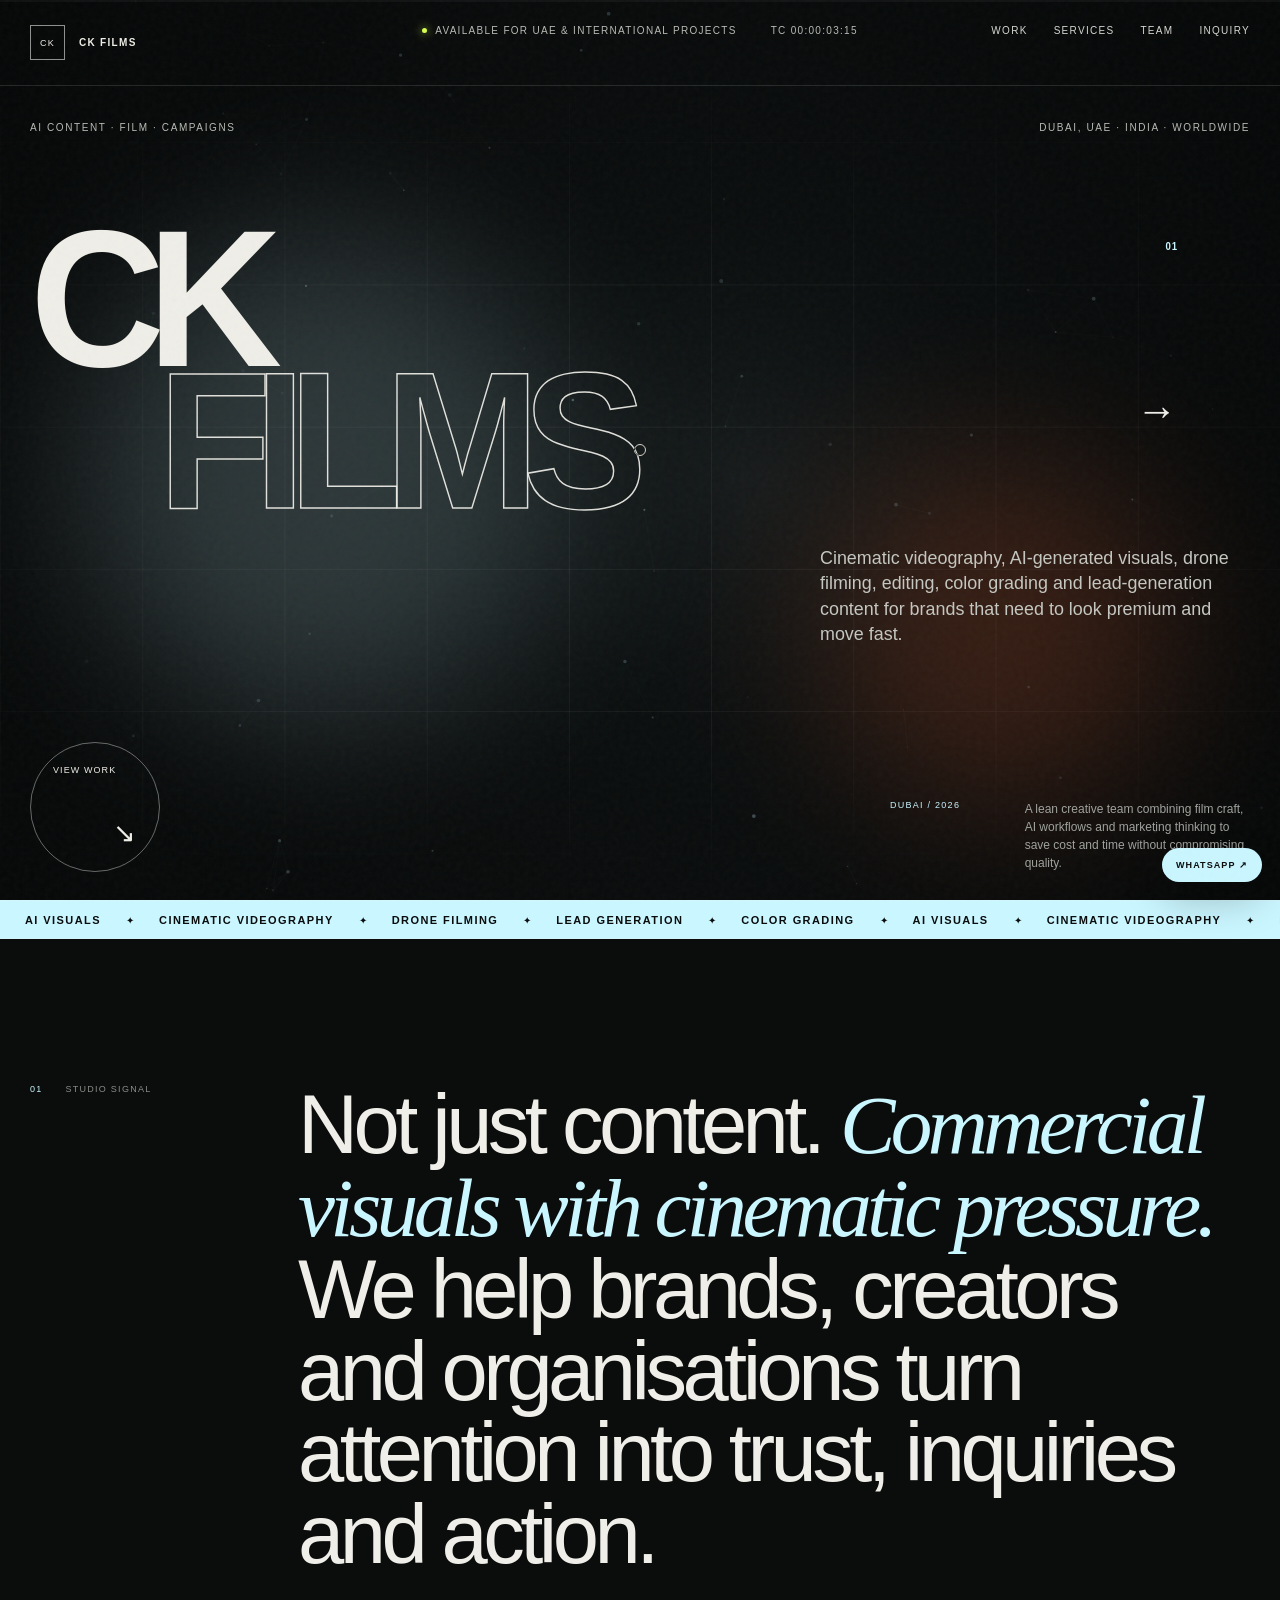
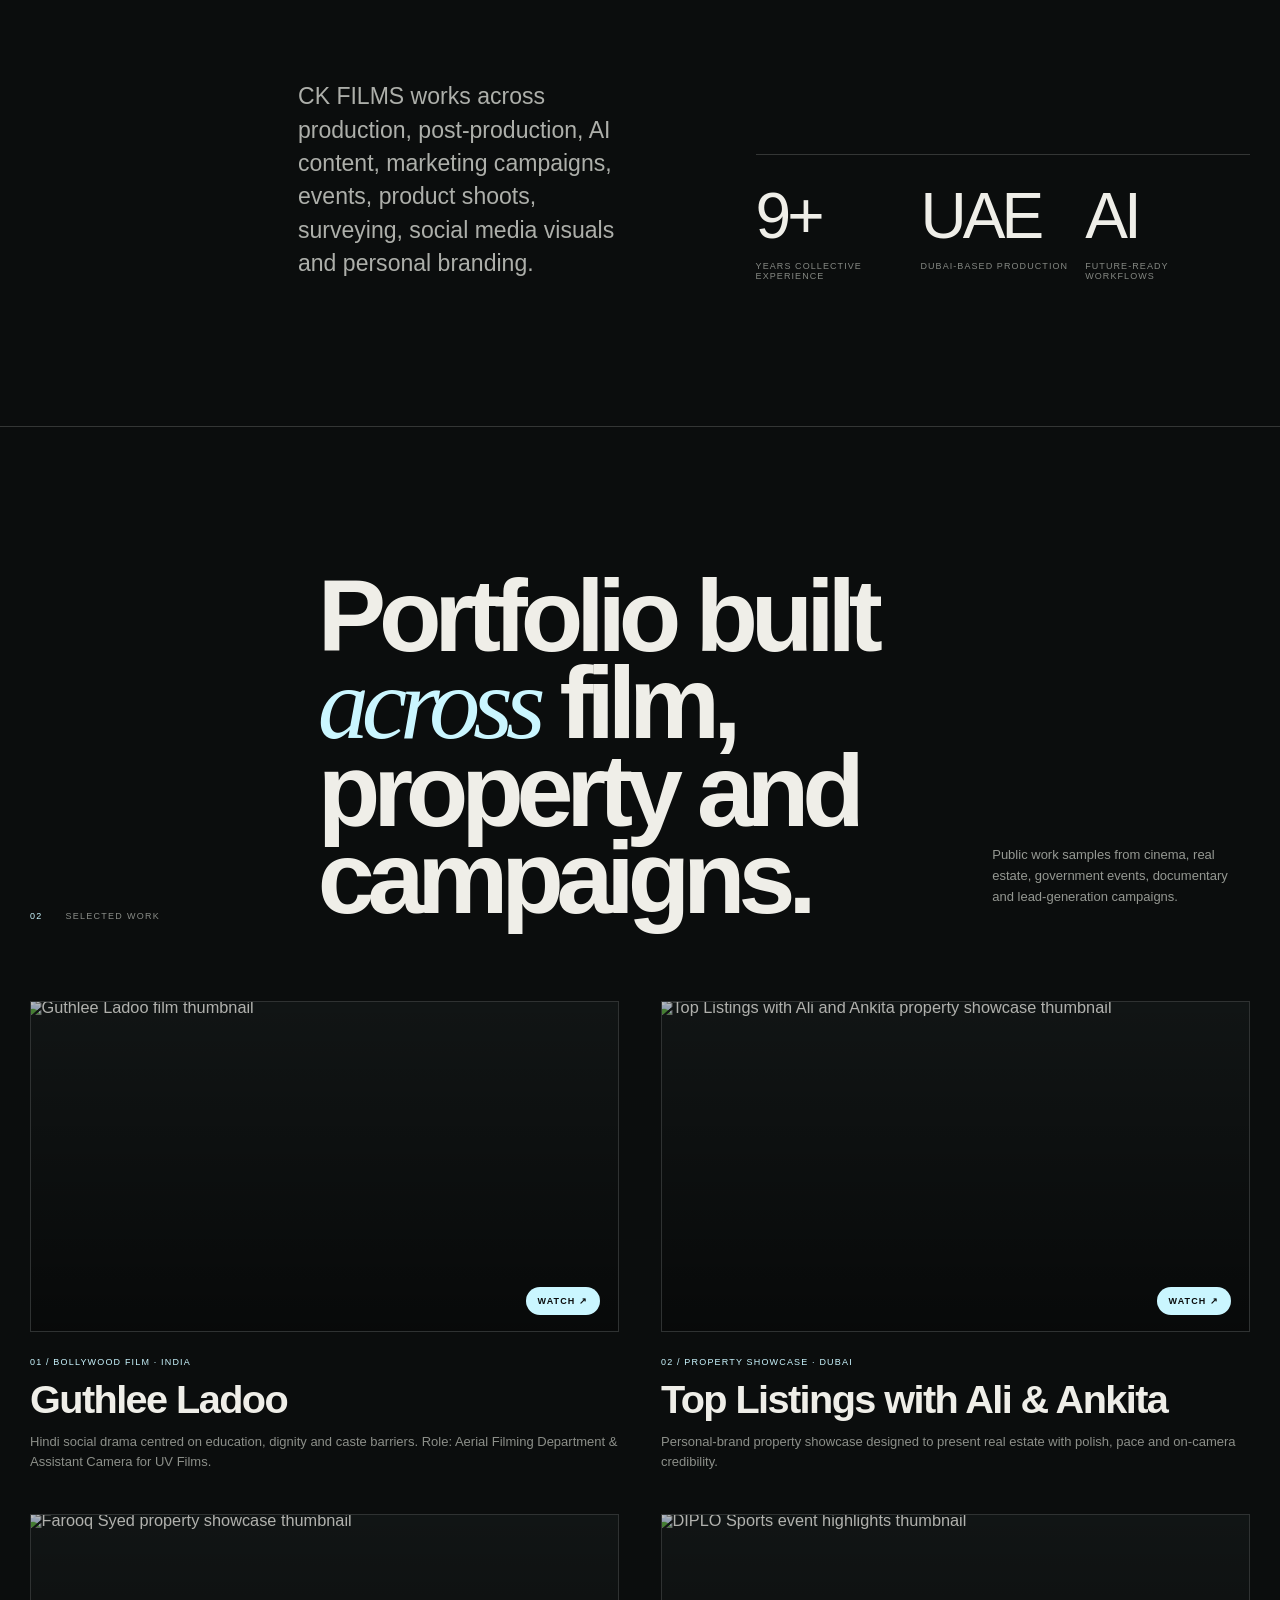
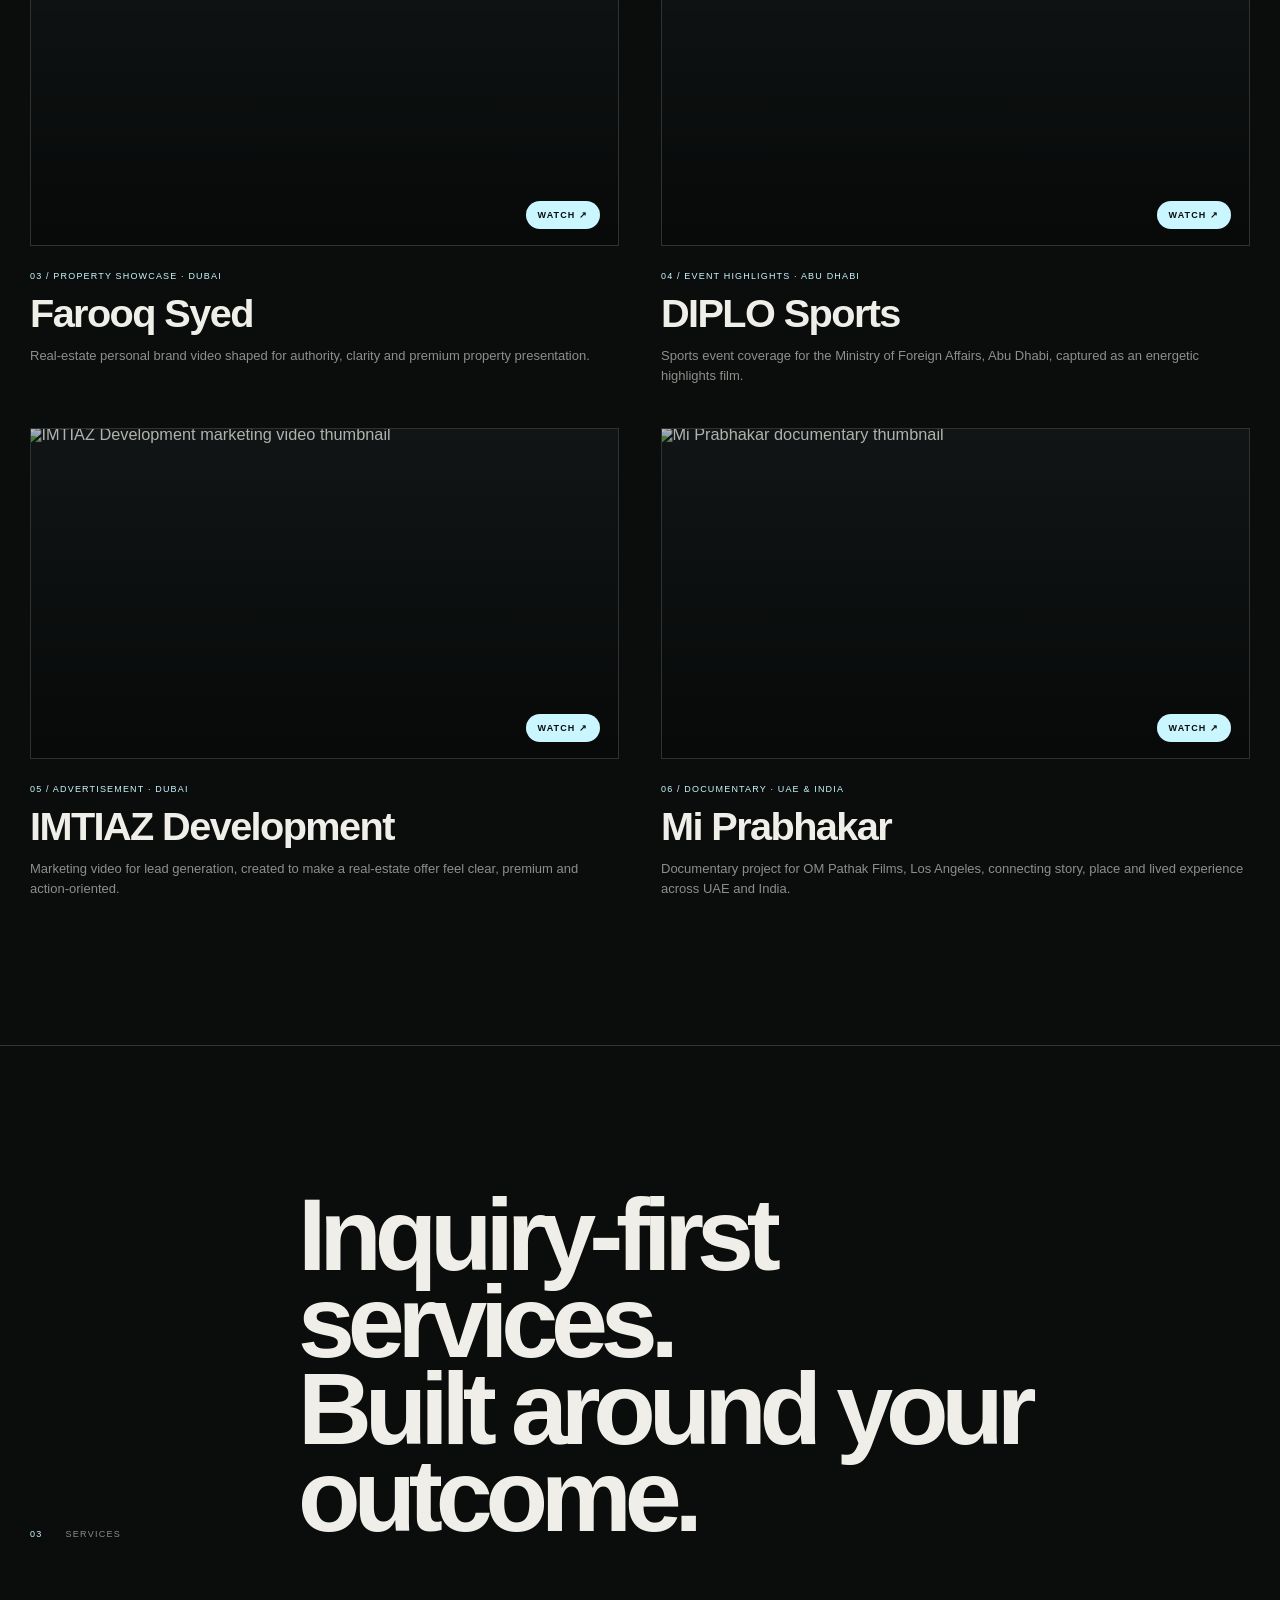
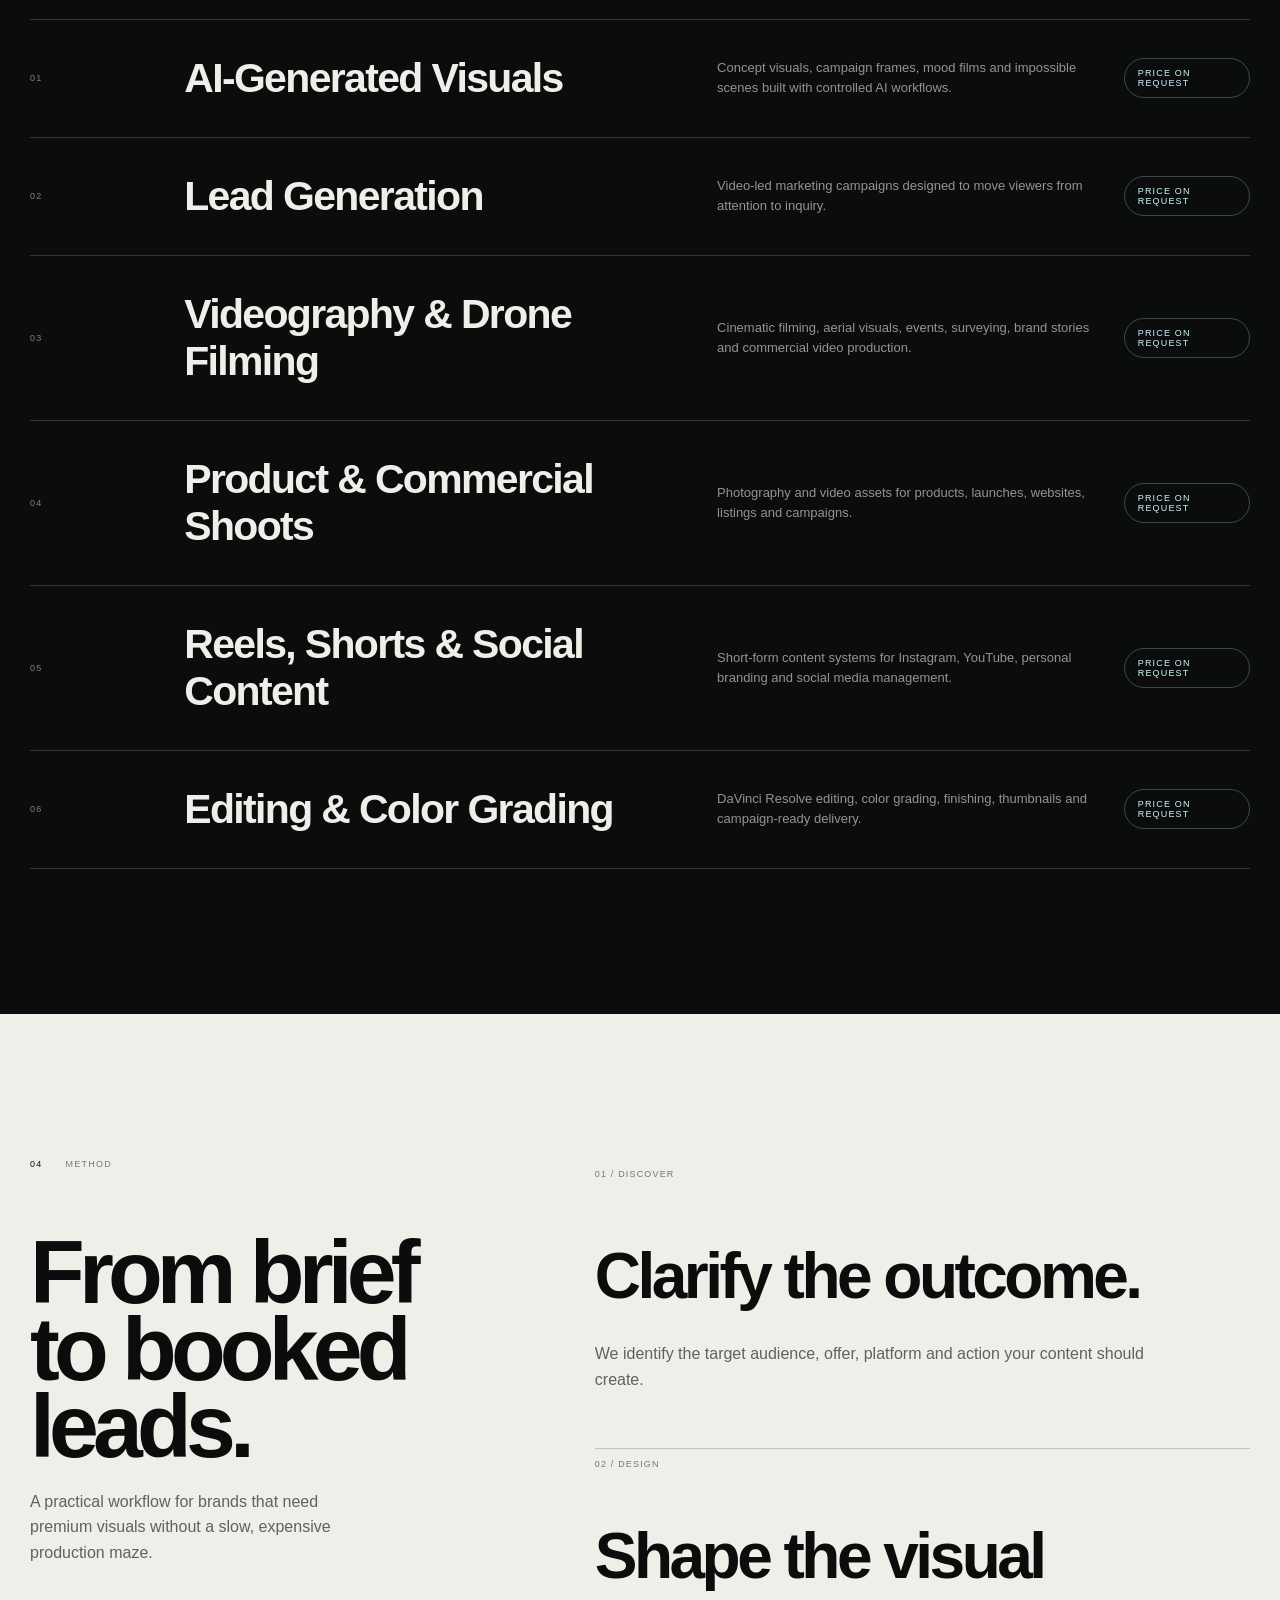
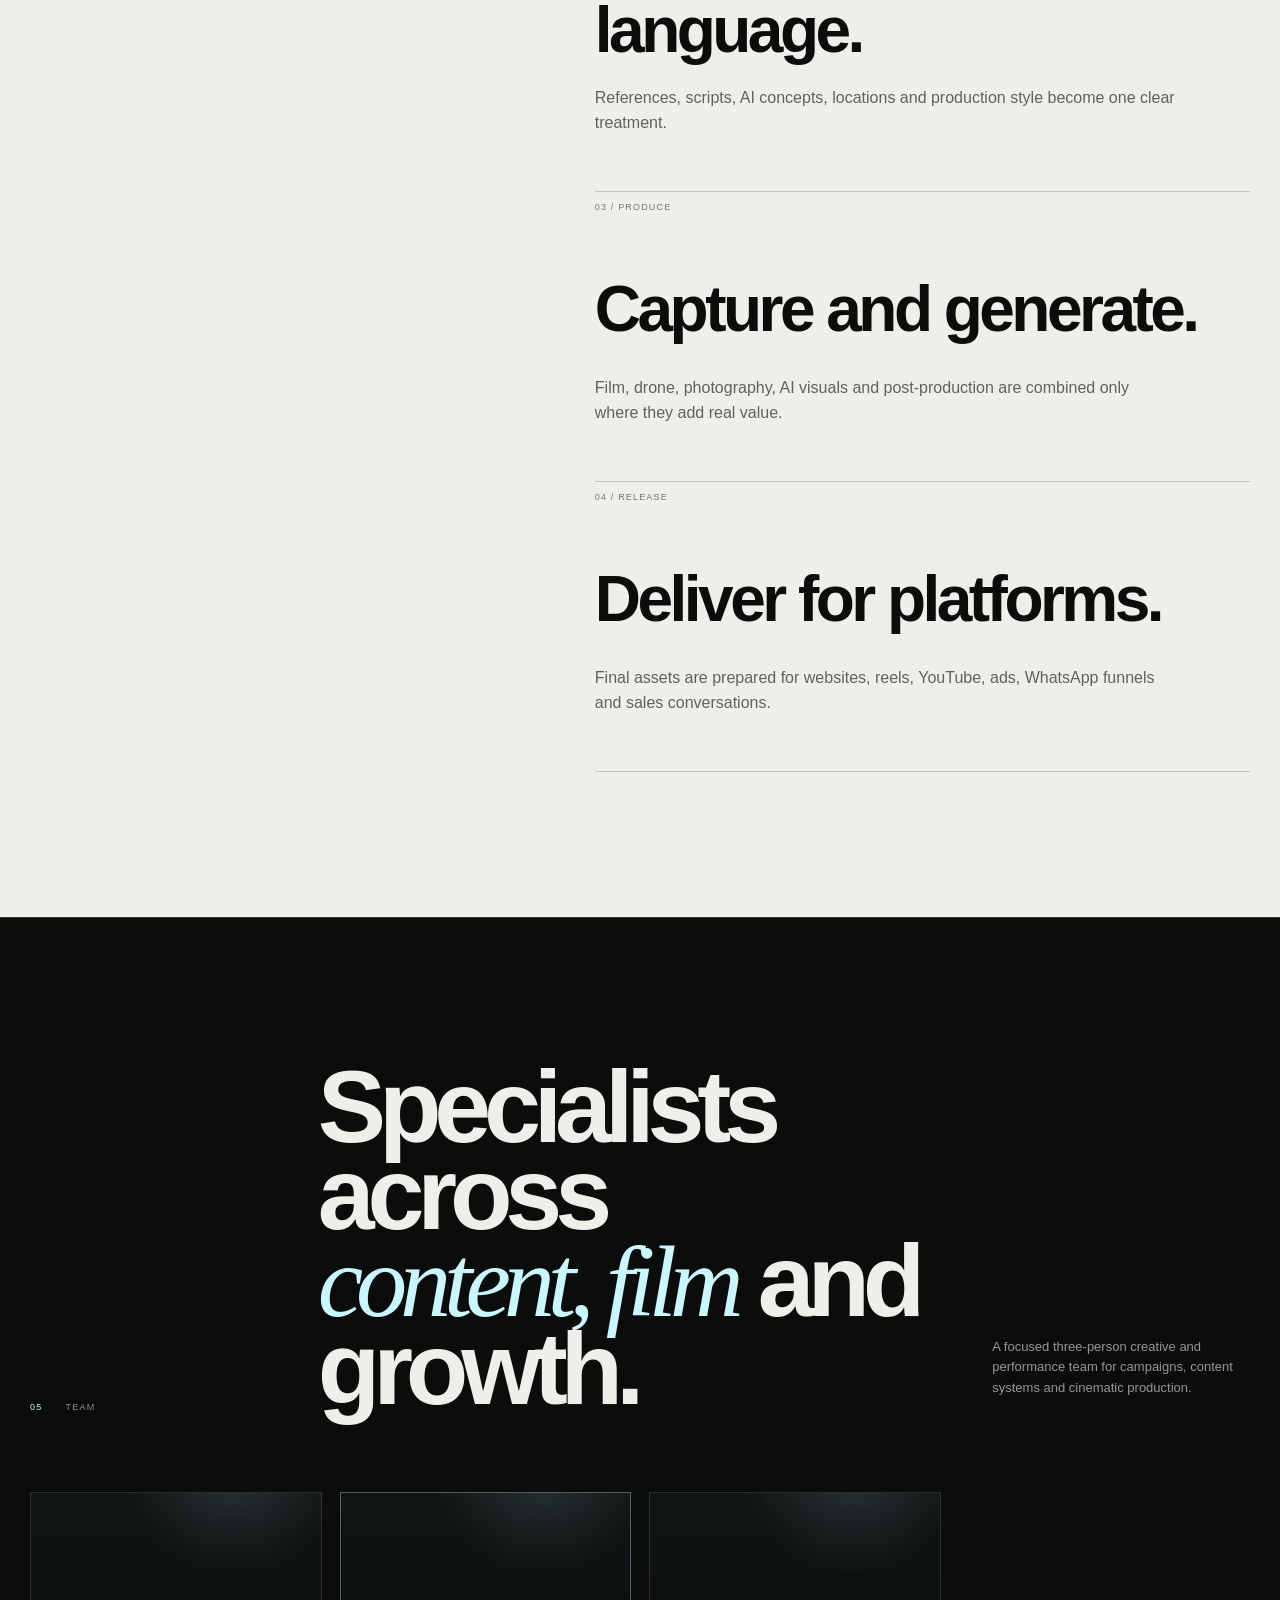
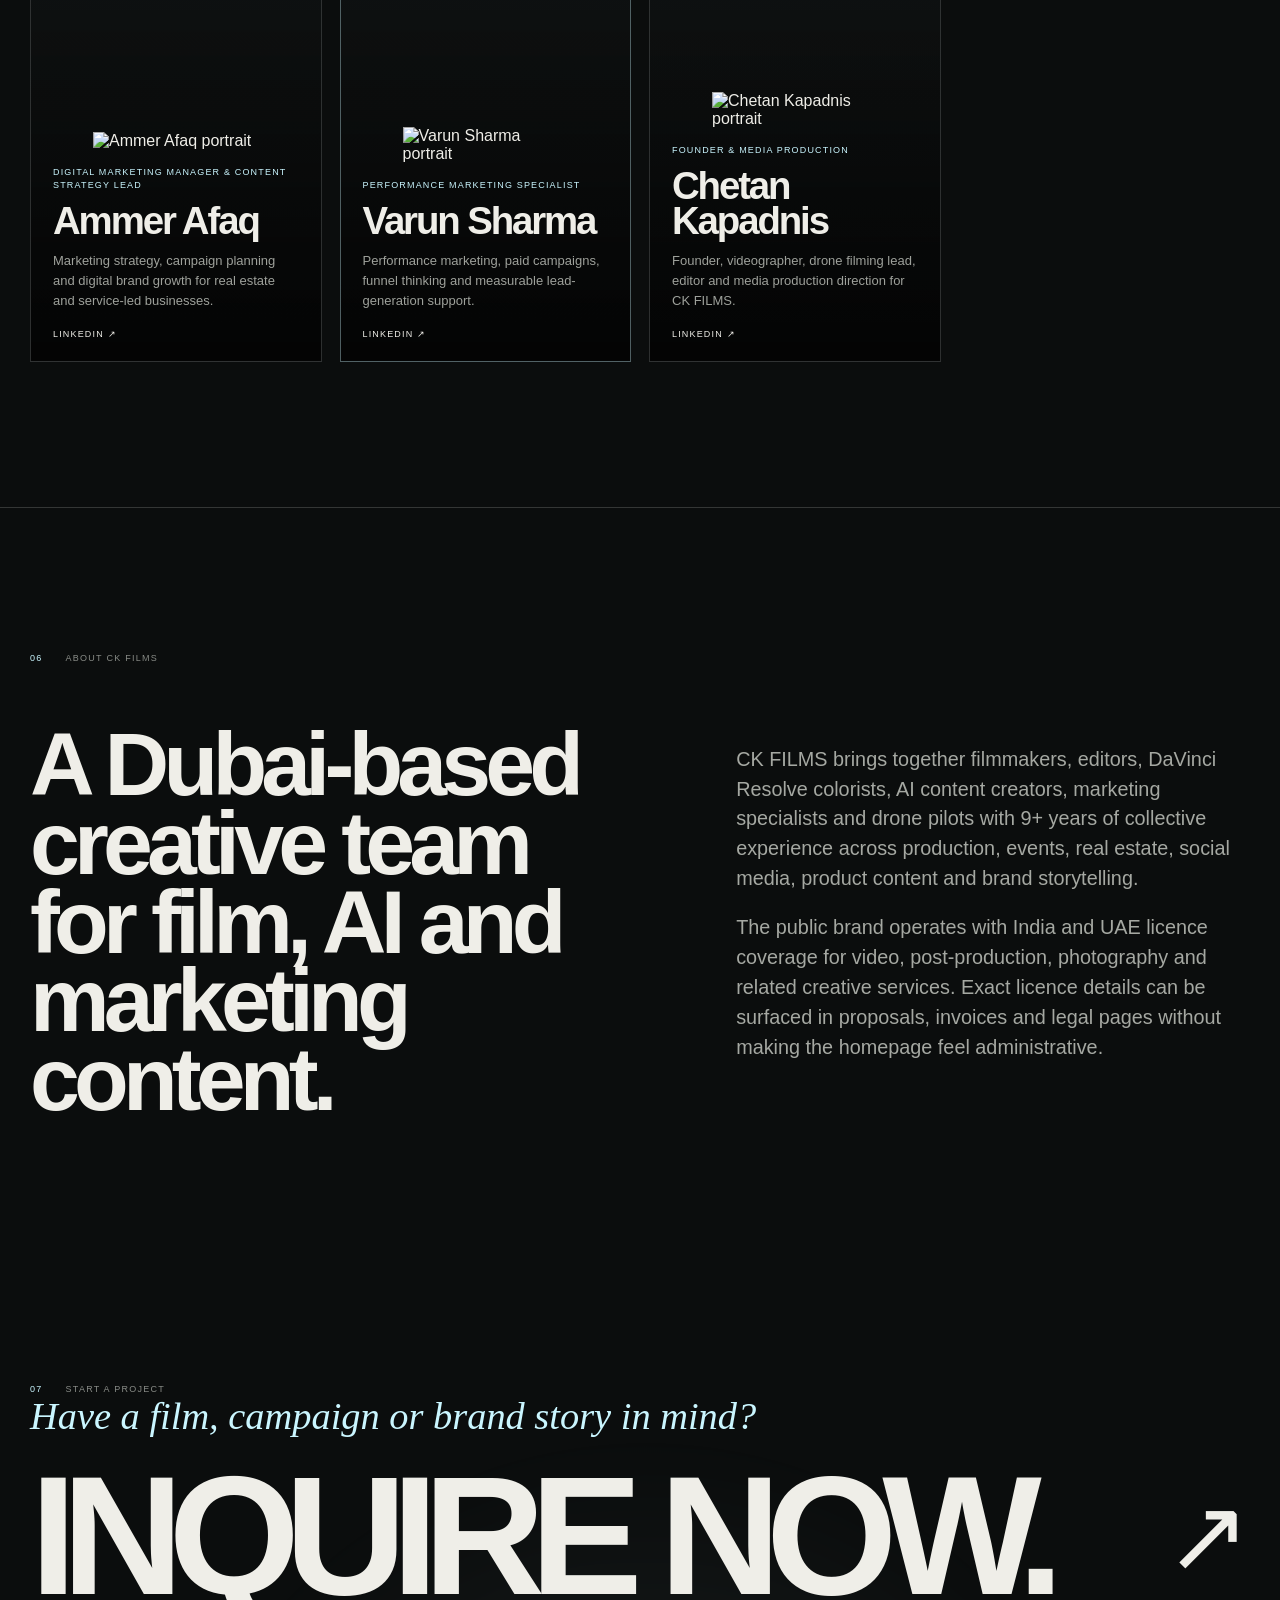
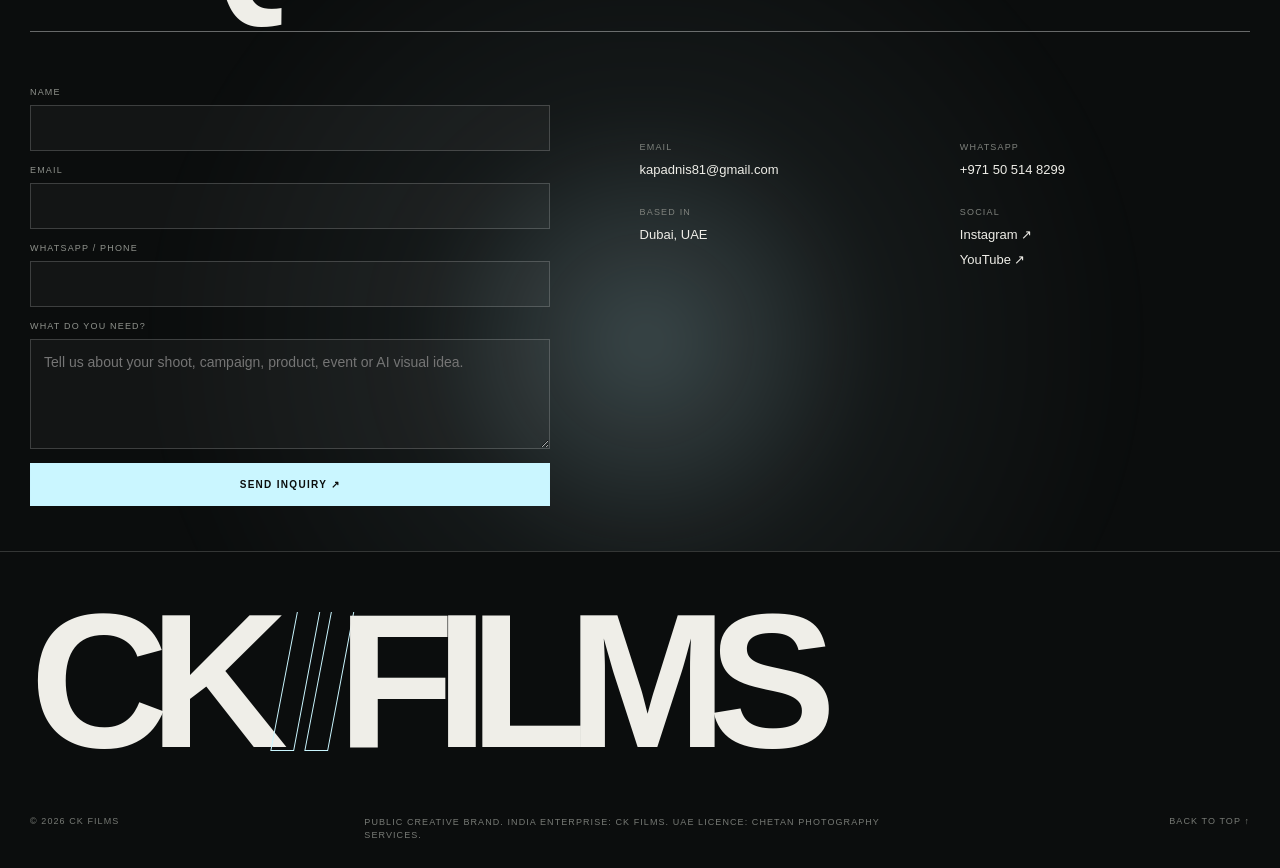
==== commit b77f7918: "Update CK FILMS team with final members and headshots" ====
--- a/index.html
+++ b/index.html
@@ -34,50 +34,133 @@
 
   <main>
     <section class="hero" aria-labelledby="hero-title">
-      <canvas id="signalCanvas" aria-hidden="true"></canvas><div class="hero-grid" aria-hidden="true"></div><div class="hero-orb orb-one" aria-hidden="true"></div><div class="hero-orb orb-two" aria-hidden="true"></div>
+      <canvas id="signalCanvas" aria-hidden="true"></canvas>
+      <div class="hero-grid" aria-hidden="true"></div>
+      <div class="hero-orb orb-one" aria-hidden="true"></div>
+      <div class="hero-orb orb-two" aria-hidden="true"></div>
+
       <div class="hero-kicker reveal"><span>AI content · film · campaigns</span><span>Dubai, UAE · India · Worldwide</span></div>
-      <div class="hero-title-wrap"><h1 id="hero-title" class="hero-title" aria-label="CK Films"><span class="line line-one"><span>CK</span><em>01</em></span><span class="line line-two"><span>FILMS</span><em>→</em></span></h1><p class="hero-sub reveal">Cinematic videography, AI-generated visuals, drone filming, editing, color grading and lead-generation content for brands that need to look premium and move fast.</p></div>
+
+      <div class="hero-title-wrap">
+        <h1 id="hero-title" class="hero-title" aria-label="CK Films"><span class="line line-one"><span>CK</span><em>01</em></span><span class="line line-two"><span>FILMS</span><em>→</em></span></h1>
+        <p class="hero-sub reveal">Cinematic videography, AI-generated visuals, drone filming, editing, color grading and lead-generation content for brands that need to look premium and move fast.</p>
+      </div>
+
       <div class="hero-bottom reveal"><a class="round-link magnetic" href="#work"><span>View work</span><b>↘</b></a><div class="hero-note"><span class="eyebrow">Dubai / 2026</span><p>A lean creative team combining film craft, AI workflows and marketing thinking to save cost and time without compromising quality.</p></div></div>
     </section>
 
     <div class="ticker" aria-hidden="true"><div class="ticker-track"><span>AI VISUALS</span><i>✦</i><span>CINEMATIC VIDEOGRAPHY</span><i>✦</i><span>DRONE FILMING</span><i>✦</i><span>LEAD GENERATION</span><i>✦</i><span>COLOR GRADING</span><i>✦</i><span>AI VISUALS</span><i>✦</i><span>CINEMATIC VIDEOGRAPHY</span><i>✦</i><span>DRONE FILMING</span><i>✦</i><span>LEAD GENERATION</span><i>✦</i><span>COLOR GRADING</span><i>✦</i></div></div>
 
-    <section class="manifesto section-pad" id="studio"><div class="section-index reveal"><span>01</span><span>Studio signal</span></div><div class="manifesto-copy"><p class="big-copy split-reveal">Not just content. <span>Commercial visuals with cinematic pressure.</span> We help brands, creators and organisations turn attention into trust, inquiries and action.</p><div class="manifesto-details reveal"><p>CK FILMS works across production, post-production, AI content, marketing campaigns, events, product shoots, surveying, social media visuals and personal branding.</p><dl><div><dt>9+</dt><dd>Years collective experience</dd></div><div><dt>UAE</dt><dd>Dubai-based production</dd></div><div><dt>AI</dt><dd>Future-ready workflows</dd></div></dl></div></div></section>
+    <section class="manifesto section-pad" id="studio">
+      <div class="section-index reveal"><span>01</span><span>Studio signal</span></div>
+      <div class="manifesto-copy">
+        <p class="big-copy split-reveal">Not just content. <span>Commercial visuals with cinematic pressure.</span> We help brands, creators and organisations turn attention into trust, inquiries and action.</p>
+        <div class="manifesto-details reveal">
+          <p>CK FILMS works across production, post-production, AI content, marketing campaigns, events, product shoots, surveying, social media visuals and personal branding.</p>
+          <dl><div><dt>9+</dt><dd>Years collective experience</dd></div><div><dt>UAE</dt><dd>Dubai-based production</dd></div><div><dt>AI</dt><dd>Future-ready workflows</dd></div></dl>
+        </div>
+      </div>
+    </section>
 
-    <section class="work section-pad" id="work"><div class="section-heading reveal"><div class="section-index"><span>02</span><span>Selected work</span></div><h2>Portfolio built<br><i>across</i> film, property and campaigns.</h2><p>Public work samples from cinema, real estate, government events, documentary and lead-generation campaigns.</p></div><div class="portfolio-grid">
-      <article class="portfolio-card interactive-card reveal" data-cursor="WATCH"><a href="https://youtu.be/6HrCQSFXD7U" target="_blank" rel="noopener"><figure class="project-visual portfolio-thumb"><img src="https://i.ytimg.com/vi/6HrCQSFXD7U/maxresdefault.jpg" onerror="this.onerror=null;this.src='https://i.ytimg.com/vi/6HrCQSFXD7U/hqdefault.jpg'" alt="Guthlee Ladoo film thumbnail" loading="lazy" /><span>WATCH ↗</span></figure><div class="portfolio-info"><span>01 / Bollywood Film · India</span><h3>Guthlee Ladoo</h3><p>Hindi social drama centred on education, dignity and caste barriers. Role: Aerial Filming Department & Assistant Camera for UV Films.</p></div></a></article>
-      <article class="portfolio-card interactive-card reveal" data-cursor="WATCH"><a href="https://youtu.be/RdXwJOq5CfM" target="_blank" rel="noopener"><figure class="project-visual portfolio-thumb"><img src="https://i.ytimg.com/vi/RdXwJOq5CfM/maxresdefault.jpg" onerror="this.onerror=null;this.src='https://i.ytimg.com/vi/RdXwJOq5CfM/hqdefault.jpg'" alt="Top Listings with Ali and Ankita property showcase thumbnail" loading="lazy" /><span>WATCH ↗</span></figure><div class="portfolio-info"><span>02 / Property Showcase · Dubai</span><h3>Top Listings with Ali & Ankita</h3><p>Personal-brand property showcase designed to present real estate with polish, pace and on-camera credibility.</p></div></a></article>
-      <article class="portfolio-card interactive-card reveal" data-cursor="WATCH"><a href="https://youtu.be/1StlMoqZpOc" target="_blank" rel="noopener"><figure class="project-visual portfolio-thumb"><img src="https://i.ytimg.com/vi/1StlMoqZpOc/maxresdefault.jpg" onerror="this.onerror=null;this.src='https://i.ytimg.com/vi/1StlMoqZpOc/hqdefault.jpg'" alt="Farooq Syed property showcase thumbnail" loading="lazy" /><span>WATCH ↗</span></figure><div class="portfolio-info"><span>03 / Property Showcase · Dubai</span><h3>Farooq Syed</h3><p>Real-estate personal brand video shaped for authority, clarity and premium property presentation.</p></div></a></article>
-      <article class="portfolio-card interactive-card reveal" data-cursor="WATCH"><a href="https://youtu.be/qus_mx6tGi0" target="_blank" rel="noopener"><figure class="project-visual portfolio-thumb"><img src="https://i.ytimg.com/vi/qus_mx6tGi0/maxresdefault.jpg" onerror="this.onerror=null;this.src='https://i.ytimg.com/vi/qus_mx6tGi0/hqdefault.jpg'" alt="DIPLO Sports event highlights thumbnail" loading="lazy" /><span>WATCH ↗</span></figure><div class="portfolio-info"><span>04 / Event Highlights · Abu Dhabi</span><h3>DIPLO Sports</h3><p>Sports event coverage for the Ministry of Foreign Affairs, Abu Dhabi, captured as an energetic highlights film.</p></div></a></article>
-      <article class="portfolio-card interactive-card reveal" data-cursor="WATCH"><a href="https://youtu.be/qw5K95T96I8" target="_blank" rel="noopener"><figure class="project-visual portfolio-thumb"><img src="https://i.ytimg.com/vi/qw5K95T96I8/maxresdefault.jpg" onerror="this.onerror=null;this.src='https://i.ytimg.com/vi/qw5K95T96I8/hqdefault.jpg'" alt="IMTIAZ Development marketing video thumbnail" loading="lazy" /><span>WATCH ↗</span></figure><div class="portfolio-info"><span>05 / Advertisement · Dubai</span><h3>IMTIAZ Development</h3><p>Marketing video for lead generation, created to make a real-estate offer feel clear, premium and action-oriented.</p></div></a></article>
-      <article class="portfolio-card interactive-card reveal" data-cursor="WATCH"><a href="https://youtu.be/nFYw2ONS-O8" target="_blank" rel="noopener"><figure class="project-visual portfolio-thumb"><img src="https://i.ytimg.com/vi/nFYw2ONS-O8/maxresdefault.jpg" onerror="this.onerror=null;this.src='https://i.ytimg.com/vi/nFYw2ONS-O8/hqdefault.jpg'" alt="Mi Prabhakar documentary thumbnail" loading="lazy" /><span>WATCH ↗</span></figure><div class="portfolio-info"><span>06 / Documentary · UAE & India</span><h3>Mi Prabhakar</h3><p>Documentary project for OM Pathak Films, Los Angeles, connecting story, place and lived experience across UAE and India.</p></div></a></article>
-    </div></section>
+    <section class="work section-pad" id="work">
+      <div class="section-heading reveal"><div class="section-index"><span>02</span><span>Selected work</span></div><h2>Portfolio built<br><i>across</i> film, property and campaigns.</h2><p>Public work samples from cinema, real estate, government events, documentary and lead-generation campaigns.</p></div>
+      <div class="portfolio-grid">
+        <article class="portfolio-card interactive-card reveal" data-cursor="WATCH"><a href="https://youtu.be/6HrCQSFXD7U" target="_blank" rel="noopener"><figure class="project-visual portfolio-thumb"><img src="https://i.ytimg.com/vi/6HrCQSFXD7U/maxresdefault.jpg" onerror="this.onerror=null;this.src='https://i.ytimg.com/vi/6HrCQSFXD7U/hqdefault.jpg'" alt="Guthlee Ladoo film thumbnail" loading="lazy" /><span>WATCH ↗</span></figure><div class="portfolio-info"><span>01 / Bollywood Film · India</span><h3>Guthlee Ladoo</h3><p>Hindi social drama centred on education, dignity and caste barriers. Role: Aerial Filming Department & Assistant Camera for UV Films.</p></div></a></article>
+        <article class="portfolio-card interactive-card reveal" data-cursor="WATCH"><a href="https://youtu.be/RdXwJOq5CfM" target="_blank" rel="noopener"><figure class="project-visual portfolio-thumb"><img src="https://i.ytimg.com/vi/RdXwJOq5CfM/maxresdefault.jpg" onerror="this.onerror=null;this.src='https://i.ytimg.com/vi/RdXwJOq5CfM/hqdefault.jpg'" alt="Top Listings with Ali and Ankita property showcase thumbnail" loading="lazy" /><span>WATCH ↗</span></figure><div class="portfolio-info"><span>02 / Property Showcase · Dubai</span><h3>Top Listings with Ali & Ankita</h3><p>Personal-brand property showcase designed to present real estate with polish, pace and on-camera credibility.</p></div></a></article>
+        <article class="portfolio-card interactive-card reveal" data-cursor="WATCH"><a href="https://youtu.be/1StlMoqZpOc" target="_blank" rel="noopener"><figure class="project-visual portfolio-thumb"><img src="https://i.ytimg.com/vi/1StlMoqZpOc/maxresdefault.jpg" onerror="this.onerror=null;this.src='https://i.ytimg.com/vi/1StlMoqZpOc/hqdefault.jpg'" alt="Farooq Syed property showcase thumbnail" loading="lazy" /><span>WATCH ↗</span></figure><div class="portfolio-info"><span>03 / Property Showcase · Dubai</span><h3>Farooq Syed</h3><p>Real-estate personal brand video shaped for authority, clarity and premium property presentation.</p></div></a></article>
+        <article class="portfolio-card interactive-card reveal" data-cursor="WATCH"><a href="https://youtu.be/qus_mx6tGi0" target="_blank" rel="noopener"><figure class="project-visual portfolio-thumb"><img src="https://i.ytimg.com/vi/qus_mx6tGi0/maxresdefault.jpg" onerror="this.onerror=null;this.src='https://i.ytimg.com/vi/qus_mx6tGi0/hqdefault.jpg'" alt="DIPLO Sports event highlights thumbnail" loading="lazy" /><span>WATCH ↗</span></figure><div class="portfolio-info"><span>04 / Event Highlights · Abu Dhabi</span><h3>DIPLO Sports</h3><p>Sports event coverage for the Ministry of Foreign Affairs, Abu Dhabi, captured as an energetic highlights film.</p></div></a></article>
+        <article class="portfolio-card interactive-card reveal" data-cursor="WATCH"><a href="https://youtu.be/qw5K95T96I8" target="_blank" rel="noopener"><figure class="project-visual portfolio-thumb"><img src="https://i.ytimg.com/vi/qw5K95T96I8/maxresdefault.jpg" onerror="this.onerror=null;this.src='https://i.ytimg.com/vi/qw5K95T96I8/hqdefault.jpg'" alt="IMTIAZ Development marketing video thumbnail" loading="lazy" /><span>WATCH ↗</span></figure><div class="portfolio-info"><span>05 / Advertisement · Dubai</span><h3>IMTIAZ Development</h3><p>Marketing video for lead generation, created to make a real-estate offer feel clear, premium and action-oriented.</p></div></a></article>
+        <article class="portfolio-card interactive-card reveal" data-cursor="WATCH"><a href="https://youtu.be/nFYw2ONS-O8" target="_blank" rel="noopener"><figure class="project-visual portfolio-thumb"><img src="https://i.ytimg.com/vi/nFYw2ONS-O8/maxresdefault.jpg" onerror="this.onerror=null;this.src='https://i.ytimg.com/vi/nFYw2ONS-O8/hqdefault.jpg'" alt="Mi Prabhakar documentary thumbnail" loading="lazy" /><span>WATCH ↗</span></figure><div class="portfolio-info"><span>06 / Documentary · UAE & India</span><h3>Mi Prabhakar</h3><p>Documentary project for OM Pathak Films, Los Angeles, connecting story, place and lived experience across UAE and India.</p></div></a></article>
+      </div>
+    </section>
 
-    <section class="capabilities section-pad" id="services"><div class="section-heading compact reveal"><div class="section-index"><span>03</span><span>Services</span></div><h2>Inquiry-first services.<br>Built around your outcome.</h2></div><div class="service-list">
-      <article class="service-row reveal"><span class="service-no">01</span><h3>AI-Generated Visuals</h3><p>Concept visuals, campaign frames, mood films and impossible scenes built with controlled AI workflows.</p><span class="service-tag">Price on request</span></article>
-      <article class="service-row reveal"><span class="service-no">02</span><h3>Lead Generation</h3><p>Video-led marketing campaigns designed to move viewers from attention to inquiry.</p><span class="service-tag">Price on request</span></article>
-      <article class="service-row reveal"><span class="service-no">03</span><h3>Videography & Drone Filming</h3><p>Cinematic filming, aerial visuals, events, surveying, brand stories and commercial video production.</p><span class="service-tag">Price on request</span></article>
-      <article class="service-row reveal"><span class="service-no">04</span><h3>Product & Commercial Shoots</h3><p>Photography and video assets for products, launches, websites, listings and campaigns.</p><span class="service-tag">Price on request</span></article>
-      <article class="service-row reveal"><span class="service-no">05</span><h3>Reels, Shorts & Social Content</h3><p>Short-form content systems for Instagram, YouTube, personal branding and social media management.</p><span class="service-tag">Price on request</span></article>
-      <article class="service-row reveal"><span class="service-no">06</span><h3>Editing & Color Grading</h3><p>DaVinci Resolve editing, color grading, finishing, thumbnails and campaign-ready delivery.</p><span class="service-tag">Price on request</span></article>
-    </div></section>
+    <section class="capabilities section-pad" id="services">
+      <div class="section-heading compact reveal"><div class="section-index"><span>03</span><span>Services</span></div><h2>Inquiry-first services.<br>Built around your outcome.</h2></div>
+      <div class="service-list">
+        <article class="service-row reveal"><span class="service-no">01</span><h3>AI-Generated Visuals</h3><p>Concept visuals, campaign frames, mood films and impossible scenes built with controlled AI workflows.</p><span class="service-tag">Price on request</span></article>
+        <article class="service-row reveal"><span class="service-no">02</span><h3>Lead Generation</h3><p>Video-led marketing campaigns designed to move viewers from attention to inquiry.</p><span class="service-tag">Price on request</span></article>
+        <article class="service-row reveal"><span class="service-no">03</span><h3>Videography & Drone Filming</h3><p>Cinematic filming, aerial visuals, events, surveying, brand stories and commercial video production.</p><span class="service-tag">Price on request</span></article>
+        <article class="service-row reveal"><span class="service-no">04</span><h3>Product & Commercial Shoots</h3><p>Photography and video assets for products, launches, websites, listings and campaigns.</p><span class="service-tag">Price on request</span></article>
+        <article class="service-row reveal"><span class="service-no">05</span><h3>Reels, Shorts & Social Content</h3><p>Short-form content systems for Instagram, YouTube, personal branding and social media management.</p><span class="service-tag">Price on request</span></article>
+        <article class="service-row reveal"><span class="service-no">06</span><h3>Editing & Color Grading</h3><p>DaVinci Resolve editing, color grading, finishing, thumbnails and campaign-ready delivery.</p><span class="service-tag">Price on request</span></article>
+      </div>
+    </section>
 
-    <section class="process section-pad" id="method"><div class="process-sticky reveal"><div class="section-index"><span>04</span><span>Method</span></div><h2>From brief<br>to booked leads.</h2><p>A practical workflow for brands that need premium visuals without a slow, expensive production maze.</p></div><div class="process-steps"><article class="reveal"><span>01 / Discover</span><h3>Clarify the outcome.</h3><p>We identify the target audience, offer, platform and action your content should create.</p></article><article class="reveal"><span>02 / Design</span><h3>Shape the visual language.</h3><p>References, scripts, AI concepts, locations and production style become one clear treatment.</p></article><article class="reveal"><span>03 / Produce</span><h3>Capture and generate.</h3><p>Film, drone, photography, AI visuals and post-production are combined only where they add real value.</p></article><article class="reveal"><span>04 / Release</span><h3>Deliver for platforms.</h3><p>Final assets are prepared for websites, reels, YouTube, ads, WhatsApp funnels and sales conversations.</p></article></div></section>
+    <section class="process section-pad" id="method">
+      <div class="process-sticky reveal"><div class="section-index"><span>04</span><span>Method</span></div><h2>From brief<br>to booked leads.</h2><p>A practical workflow for brands that need premium visuals without a slow, expensive production maze.</p></div>
+      <div class="process-steps">
+        <article class="reveal"><span>01 / Discover</span><h3>Clarify the outcome.</h3><p>We identify the target audience, offer, platform and action your content should create.</p></article>
+        <article class="reveal"><span>02 / Design</span><h3>Shape the visual language.</h3><p>References, scripts, AI concepts, locations and production style become one clear treatment.</p></article>
+        <article class="reveal"><span>03 / Produce</span><h3>Capture and generate.</h3><p>Film, drone, photography, AI visuals and post-production are combined only where they add real value.</p></article>
+        <article class="reveal"><span>04 / Release</span><h3>Deliver for platforms.</h3><p>Final assets are prepared for websites, reels, YouTube, ads, WhatsApp funnels and sales conversations.</p></article>
+      </div>
+    </section>
 
-    <section class="team section-pad" id="team"><div class="section-heading reveal"><div class="section-index"><span>05</span><span>Team</span></div><h2>Specialists across<br><i>content, film</i> and growth.</h2><p>Team profile cards are ready. Individual high-resolution headshots can replace the current premium initials/photo placeholders.</p></div><div class="team-grid">
-      <article class="team-card reveal"><div class="team-avatar">AA</div><span>Digital Marketing Manager & Content Strategy Lead</span><h3>Ammer Afaq</h3><p>Marketing strategy, campaign planning and digital brand growth for real estate and service-led businesses.</p><a href="https://www.linkedin.com/in/filmsbyafaq" target="_blank" rel="noopener">LinkedIn ↗</a></article>
-      <article class="team-card reveal team-featured"><div class="team-avatar">MS</div><span>Social Media Expert / Digital Presence</span><h3>Maha Shaikh</h3><p>Brand messaging, communication strategy, audience growth and platform-ready social presence.</p><a href="https://www.linkedin.com/in/mahashaikh3" target="_blank" rel="noopener">LinkedIn ↗</a></article>
-      <article class="team-card reveal"><div class="team-avatar">VS</div><span>Strategy & Growth</span><h3>Varun Sharma</h3><p>Campaign thinking, business positioning and growth support. Exact LinkedIn title to be confirmed before final launch.</p><a href="https://www.linkedin.com/in/varunsharma1992" target="_blank" rel="noopener">LinkedIn ↗</a></article>
-      <article class="team-card reveal"><div class="team-avatar">CK</div><span>Owner / Creative Director</span><h3>Chetan Kapadnis</h3><p>Founder, senior videographer, drone filming lead, editor and color grading direction for CK FILMS.</p><a href="https://www.linkedin.com/in/chetankapadnis147" target="_blank" rel="noopener">LinkedIn ↗</a></article>
-    </div></section>
+    <section class="team section-pad" id="team">
+      <div class="section-heading reveal"><div class="section-index"><span>05</span><span>Team</span></div><h2>Specialists across<br><i>content, film</i> and growth.</h2><p>A focused three-person creative and performance team for campaigns, content systems and cinematic production.</p></div>
+      <div class="team-grid team-grid-three">
+        <article class="team-card reveal">
+          <figure class="team-photo"><img src="[data-uri]" alt="Ammer Afaq portrait" loading="lazy" /></figure>
+          <span>Digital Marketing Manager & Content Strategy Lead</span>
+          <h3>Ammer Afaq</h3>
+          <p>Marketing strategy, campaign planning and digital brand growth for real estate and service-led businesses.</p>
+          <a href="https://www.linkedin.com/in/filmsbyafaq" target="_blank" rel="noopener">LinkedIn ↗</a>
+        </article>
+        <article class="team-card reveal team-featured">
+          <figure class="team-photo team-photo-varun"><img src="[data-uri]" alt="Varun Sharma portrait" loading="lazy" /></figure>
+          <span>Performance Marketing Specialist</span>
+          <h3>Varun Sharma</h3>
+          <p>Performance marketing, paid campaigns, funnel thinking and measurable lead-generation support.</p>
+          <a href="https://www.linkedin.com/in/varunsharma1992" target="_blank" rel="noopener">LinkedIn ↗</a>
+        </article>
+        <article class="team-card reveal">
+          <figure class="team-photo team-photo-chetan"><img src="[data-uri]" alt="Chetan Kapadnis portrait" loading="lazy" /></figure>
+          <span>Founder & Media Production</span>
+          <h3>Chetan Kapadnis</h3>
+          <p>Founder, videographer, drone filming lead, editor and media production direction for CK FILMS.</p>
+          <a href="https://www.linkedin.com/in/chetankapadnis147" target="_blank" rel="noopener">LinkedIn ↗</a>
+        </article>
+      </div>
+    </section>
 
-    <section class="about section-pad" id="about"><div class="section-index reveal"><span>06</span><span>About CK FILMS</span></div><div class="about-grid reveal"><h2>A Dubai-based creative team for film, AI and marketing content.</h2><div><p>CK FILMS brings together filmmakers, editors, DaVinci Resolve colorists, AI content creators, marketing specialists and drone pilots with 9+ years of collective experience across production, events, real estate, social media, product content and brand storytelling.</p><p>The public brand operates with India and UAE licence coverage for video, post-production, photography and related creative services. Exact licence details can be surfaced in proposals, invoices and legal pages without making the homepage feel administrative.</p></div></div></section>
+    <section class="about section-pad" id="about">
+      <div class="section-index reveal"><span>06</span><span>About CK FILMS</span></div>
+      <div class="about-grid reveal">
+        <h2>A Dubai-based creative team for film, AI and marketing content.</h2>
+        <div>
+          <p>CK FILMS brings together filmmakers, editors, DaVinci Resolve colorists, AI content creators, marketing specialists and drone pilots with 9+ years of collective experience across production, events, real estate, social media, product content and brand storytelling.</p>
+          <p>The public brand operates with India and UAE licence coverage for video, post-production, photography and related creative services. Exact licence details can be surfaced in proposals, invoices and legal pages without making the homepage feel administrative.</p>
+        </div>
+      </div>
+    </section>
 
-    <section class="contact" id="contact"><div class="contact-glow" aria-hidden="true"></div><div class="section-index reveal"><span>07</span><span>Start a project</span></div><p class="contact-kicker reveal">Have a film, campaign or brand story in mind?</p><a class="contact-link magnetic reveal" href="https://wa.me/971505148299" target="_blank" rel="noopener"><span>INQUIRE NOW.</span><b>↗</b></a><div class="contact-layout reveal"><form name="project-inquiry" method="POST" data-netlify="true" netlify-honeypot="bot-field" class="inquiry-form"><input type="hidden" name="form-name" value="project-inquiry" /><p class="hidden-field"><label>Don’t fill this out: <input name="bot-field" /></label></p><label>Name <input type="text" name="name" autocomplete="name" required /></label><label>Email <input type="email" name="email" autocomplete="email" required /></label><label>WhatsApp / Phone <input type="tel" name="phone" autocomplete="tel" /></label><label>What do you need? <textarea name="message" rows="5" placeholder="Tell us about your shoot, campaign, product, event or AI visual idea." required></textarea></label><button class="form-submit magnetic" type="submit">Send inquiry ↗</button></form><div class="contact-meta"><div><span>Email</span><a href="mailto:kapadnis81@gmail.com">kapadnis81@gmail.com</a></div><div><span>WhatsApp</span><a href="https://wa.me/971505148299" target="_blank" rel="noopener">+971 50 514 8299</a></div><div><span>Based in</span><p>Dubai, UAE</p></div><div><span>Social</span><a href="https://www.instagram.com/ckfilmz" target="_blank" rel="noopener">Instagram ↗</a><a href="https://youtube.com/@ckfilmz9" target="_blank" rel="noopener">YouTube ↗</a></div></div></div></section>
+    <section class="contact" id="contact">
+      <div class="contact-glow" aria-hidden="true"></div>
+      <div class="section-index reveal"><span>07</span><span>Start a project</span></div>
+      <p class="contact-kicker reveal">Have a film, campaign or brand story in mind?</p>
+      <a class="contact-link magnetic reveal" href="https://wa.me/971505148299" target="_blank" rel="noopener"><span>INQUIRE NOW.</span><b>↗</b></a>
+      <div class="contact-layout reveal">
+        <form name="project-inquiry" method="POST" data-netlify="true" netlify-honeypot="bot-field" class="inquiry-form">
+          <input type="hidden" name="form-name" value="project-inquiry" />
+          <p class="hidden-field"><label>Don’t fill this out: <input name="bot-field" /></label></p>
+          <label>Name <input type="text" name="name" autocomplete="name" required /></label>
+          <label>Email <input type="email" name="email" autocomplete="email" required /></label>
+          <label>WhatsApp / Phone <input type="tel" name="phone" autocomplete="tel" /></label>
+          <label>What do you need? <textarea name="message" rows="5" placeholder="Tell us about your shoot, campaign, product, event or AI visual idea." required></textarea></label>
+          <button class="form-submit magnetic" type="submit">Send inquiry ↗</button>
+        </form>
+        <div class="contact-meta">
+          <div><span>Email</span><a href="mailto:kapadnis81@gmail.com">kapadnis81@gmail.com</a></div>
+          <div><span>WhatsApp</span><a href="https://wa.me/971505148299" target="_blank" rel="noopener">+971 50 514 8299</a></div>
+          <div><span>Based in</span><p>Dubai, UAE</p></div>
+          <div><span>Social</span><a href="https://www.instagram.com/ckfilmz" target="_blank" rel="noopener">Instagram ↗</a><a href="https://youtube.com/@ckfilmz9" target="_blank" rel="noopener">YouTube ↗</a></div>
+        </div>
+      </div>
+    </section>
   </main>
 
   <footer><div class="footer-logo">CK<span>//</span>FILMS</div><div class="footer-bottom"><span>© 2026 CK FILMS</span><span class="legal-note">Public creative brand. India enterprise: CK FILMS. UAE licence: Chetan Photography Services.</span><a href="#top">Back to top ↑</a></div></footer>
   <a class="whatsapp-float" href="https://wa.me/971505148299" target="_blank" rel="noopener" aria-label="Message CK FILMS on WhatsApp">WhatsApp ↗</a>
   <script src="script.js"></script>
 </body>
-</html>+</html>
--- a/phase1.css
+++ b/phase1.css
@@ -1,206 +1,2 @@
-/* CK Filmz Phase 1 additions */
-.portfolio-grid {
-  display: grid;
-  grid-template-columns: repeat(2, minmax(0, 1fr));
-  gap: 42px;
-}
-.portfolio-card {
-  min-width: 0;
-}
-.portfolio-card a {
-  display: block;
-}
-.portfolio-thumb {
-  position: relative;
-  margin: 0;
-  overflow: hidden;
-  aspect-ratio: 16 / 9;
-  background: #121616;
-  border: 1px solid rgba(255,255,255,.12);
-  transform-style: preserve-3d;
-  transition: transform .3s var(--ease), border-color .3s var(--ease);
-}
-.portfolio-card:hover .portfolio-thumb {
-  border-color: rgba(202,246,255,.48);
-}
-.portfolio-thumb::after {
-  content: "";
-  position: absolute;
-  inset: 0;
-  background: linear-gradient(180deg, rgba(0,0,0,.05), rgba(0,0,0,.58));
-  pointer-events: none;
-}
-.portfolio-thumb img {
-  width: 100%;
-  height: 100%;
-  object-fit: cover;
-  display: block;
-  opacity: .74;
-  filter: saturate(.85) contrast(1.08);
-  transform: scale(1.02);
-  transition: transform .7s var(--ease), opacity .7s var(--ease), filter .7s var(--ease);
-}
-.portfolio-card:hover .portfolio-thumb img {
-  opacity: .95;
-  filter: saturate(1) contrast(1.05);
-  transform: scale(1.07);
-}
-.portfolio-thumb span {
-  position: absolute;
-  z-index: 3;
-  right: 22px;
-  bottom: 18px;
-  color: var(--ink);
-  background: var(--cyan);
-  border-radius: 999px;
-  padding: 10px 13px 9px;
-  font-size: 9px;
-  font-weight: 700;
-  letter-spacing: .13em;
-}
-.portfolio-info {
-  display: grid;
-  gap: 9px;
-  padding: 18px 0 0;
-}
-.portfolio-info span {
-  color: var(--cyan);
-  font-size: 9px;
-  letter-spacing: .13em;
-  text-transform: uppercase;
-}
-.portfolio-info h3 {
-  margin: 0;
-  font-size: clamp(27px, 3.1vw, 48px);
-  letter-spacing: -.04em;
-}
-.portfolio-info p {
-  margin: 0;
-  max-width: 620px;
-  color: #969993;
-  line-height: 1.55;
-  font-size: 13px;
-}
-.about {
-  border-top: 1px solid var(--line);
-  border-bottom: 1px solid var(--line);
-}
-.about-grid {
-  margin-top: 70px;
-  display: grid;
-  grid-template-columns: 1.25fr 1fr;
-  gap: 9vw;
-  align-items: start;
-}
-.about-grid h2 {
-  margin: 0;
-  font-size: clamp(48px, 7vw, 112px);
-  line-height: .88;
-  letter-spacing: -.07em;
-}
-.about-grid p {
-  margin: 0 0 22px;
-  color: #b7bab4;
-  font-size: clamp(16px, 1.55vw, 23px);
-  line-height: 1.48;
-}
-.contact-layout {
-  position: relative;
-  display: grid;
-  grid-template-columns: minmax(280px, 520px) 1fr;
-  gap: 7vw;
-  align-items: start;
-  padding-top: 55px;
-}
-.inquiry-form {
-  display: grid;
-  gap: 14px;
-}
-.inquiry-form label {
-  display: grid;
-  gap: 8px;
-  color: #8f928d;
-  font-size: 9px;
-  letter-spacing: .13em;
-  text-transform: uppercase;
-}
-.inquiry-form input,
-.inquiry-form textarea {
-  width: 100%;
-  border: 1px solid rgba(255,255,255,.18);
-  border-radius: 0;
-  background: rgba(255,255,255,.04);
-  color: var(--paper);
-  padding: 14px 14px;
-  outline: none;
-  font: 14px/1.45 Arial, Helvetica, sans-serif;
-  letter-spacing: 0;
-  text-transform: none;
-}
-.inquiry-form input:focus,
-.inquiry-form textarea:focus {
-  border-color: var(--cyan);
-  box-shadow: 0 0 0 1px rgba(202,246,255,.18);
-}
-.form-submit {
-  justify-self: start;
-  margin-top: 5px;
-  border: 1px solid rgba(202,246,255,.42);
-  background: transparent;
-  color: var(--paper);
-  padding: 14px 18px;
-  text-transform: uppercase;
-  letter-spacing: .13em;
-  font-size: 10px;
-  cursor: pointer;
-}
-.form-submit:hover {
-  background: var(--cyan);
-  color: var(--ink);
-  border-color: var(--cyan);
-}
-.hidden-field {
-  display: none;
-}
-.contact-layout .contact-meta {
-  padding-top: 0;
-}
-.contact-meta a + a {
-  margin-top: 6px;
-}
-.legal-note {
-  max-width: 430px;
-  line-height: 1.45;
-  text-align: center;
-}
-.whatsapp-float {
-  position: fixed;
-  z-index: 220;
-  right: 22px;
-  bottom: 22px;
-  padding: 12px 14px 11px;
-  background: var(--cyan);
-  color: var(--ink);
-  border: 1px solid var(--cyan);
-  border-radius: 999px;
-  font-size: 9px;
-  font-weight: 700;
-  letter-spacing: .13em;
-  text-transform: uppercase;
-  box-shadow: 0 20px 50px rgba(0,0,0,.28);
-}
-
-@media (max-width: 900px) {
-  .portfolio-grid { grid-template-columns: 1fr; gap: 52px; }
-  .about-grid { grid-template-columns: 1fr; gap: 38px; margin-top: 45px; }
-  .contact-layout { grid-template-columns: 1fr; gap: 55px; }
-  .contact-layout .contact-meta { grid-template-columns: 1fr 1fr; }
-  .legal-note { text-align: left; max-width: none; }
-  .whatsapp-float { right: 14px; bottom: 14px; }
-}
-
-@media (max-width: 560px) {
-  .contact-layout .contact-meta { grid-template-columns: 1fr; }
-  .footer-bottom { flex-direction: column; gap: 18px; align-items: flex-start; }
-  .portfolio-info p { font-size: 12px; }
-}
+/* CK FILMS Phase 1 additions */
+.portfolio-grid{display:grid;grid-template-columns:repeat(2,minmax(0,1fr));gap:42px}.portfolio-card{min-width:0}.portfolio-card a{display:block}.portfolio-thumb{position:relative;margin:0;overflow:hidden;aspect-ratio:16/9;background:#121616;border:1px solid rgba(255,255,255,.12);transform-style:preserve-3d;transition:transform .3s var(--ease),border-color .3s var(--ease)}.portfolio-card:hover .portfolio-thumb{border-color:rgba(202,246,255,.48)}.portfolio-thumb::after{content:"";position:absolute;inset:0;background:linear-gradient(180deg,rgba(0,0,0,.05),rgba(0,0,0,.58));pointer-events:none}.portfolio-thumb img{width:100%;height:100%;object-fit:cover;display:block;opacity:.74;filter:saturate(.85) contrast(1.08);transform:scale(1.02)}.portfolio-thumb span{position:absolute;z-index:3;right:18px;bottom:16px;color:var(--ink);background:var(--cyan);border-radius:999px;padding:9px 12px;font-size:9px;font-weight:800;letter-spacing:.12em}.portfolio-info{padding-top:19px}.portfolio-info span{font-size:9px;text-transform:uppercase;letter-spacing:.13em;color:var(--cyan)}.portfolio-info h3{font-size:clamp(27px,3.1vw,48px);margin:8px 0 0;letter-spacing:-.04em}.portfolio-info p{margin:10px 0 0;max-width:640px;color:#8c8f89;font-size:13px;line-height:1.55}.about{border-top:1px solid var(--line)}.about-grid{display:grid;grid-template-columns:1.15fr 1fr;gap:9vw;margin-top:62px}.about-grid h2{margin:0;font-size:clamp(44px,7vw,110px);line-height:.88;letter-spacing:-.065em}.about-grid p{font-size:clamp(15px,1.55vw,22px);line-height:1.5;color:#a5a8a2}.team{border-top:1px solid var(--line)}.team-grid{display:grid;grid-template-columns:repeat(4,minmax(0,1fr));gap:18px}.team-card{position:relative;min-height:470px;padding:22px;border:1px solid rgba(255,255,255,.13);background:linear-gradient(180deg,rgba(202,246,255,.035),rgba(255,255,255,.012));overflow:hidden;display:flex;flex-direction:column;justify-content:flex-end}.team-card::before{content:"";position:absolute;inset:-30% -10% auto auto;width:80%;aspect-ratio:1;border-radius:50%;background:radial-gradient(circle,rgba(202,246,255,.18),transparent 66%);filter:blur(8px);opacity:.75}.team-card::after{content:"";position:absolute;inset:0;background:linear-gradient(180deg,rgba(0,0,0,0),rgba(0,0,0,.72));pointer-events:none}.team-card>*{position:relative;z-index:2}.team-avatar{position:absolute;left:22px;top:22px;width:128px;height:128px;border-radius:50%;border:1px solid rgba(202,246,255,.35);display:grid;place-items:center;font-size:42px;font-weight:900;letter-spacing:-.08em;background:radial-gradient(circle at 50% 35%,rgba(202,246,255,.28),rgba(18,27,29,.9) 55%,#060707);color:#efeee8}.team-card span{font-size:9px;text-transform:uppercase;letter-spacing:.13em;color:var(--cyan);line-height:1.45}.team-card h3{margin:12px 0 12px;font-size:clamp(28px,3vw,48px);letter-spacing:-.055em;line-height:.9}.team-card p{margin:0 0 18px;color:#9ea19b;font-size:13px;line-height:1.55}.team-card a{font-size:9px;text-transform:uppercase;letter-spacing:.13em;color:#efeee8}.team-featured{border-color:rgba(202,246,255,.34)}.contact-layout{position:relative;display:grid;grid-template-columns:minmax(280px,520px) 1fr;gap:7vw;align-items:start;padding-top:55px}.inquiry-form{display:grid;gap:14px}.inquiry-form label{display:grid;gap:8px;font-size:9px;text-transform:uppercase;letter-spacing:.13em;color:#8f928c}.inquiry-form input,.inquiry-form textarea{width:100%;border:1px solid rgba(255,255,255,.18);background:rgba(255,255,255,.035);color:var(--paper);padding:14px 13px;font:inherit;font-size:14px;outline:none}.inquiry-form input:focus,.inquiry-form textarea:focus{border-color:rgba(202,246,255,.65)}.form-submit{border:1px solid rgba(202,246,255,.5);background:var(--cyan);color:var(--ink);padding:15px 18px;text-transform:uppercase;letter-spacing:.13em;font-size:10px;font-weight:800;cursor:pointer}.hidden-field{display:none}.contact-meta{grid-template-columns:repeat(2,1fr)}.whatsapp-float{position:fixed;right:18px;bottom:18px;z-index:180;background:var(--cyan);color:var(--ink);border-radius:999px;padding:12px 14px;font-size:9px;font-weight:800;letter-spacing:.12em;text-transform:uppercase;box-shadow:0 16px 38px rgba(0,0,0,.25)}.legal-note{max-width:560px;line-height:1.5}@media (max-width:1100px){.team-grid{grid-template-columns:repeat(2,minmax(0,1fr))}.team-card{min-height:390px}}@media (max-width:900px){.portfolio-grid,.about-grid,.contact-layout{grid-template-columns:1fr}.portfolio-grid{gap:58px}.contact-meta{grid-template-columns:1fr 1fr}.team-grid{grid-template-columns:1fr}.team-card{min-height:330px}.team-avatar{width:100px;height:100px;font-size:34px}.nav{gap:12px}.nav a:nth-child(3){display:none}}@media (max-width:560px){.portfolio-grid{gap:46px}.contact-meta{grid-template-columns:1fr}.whatsapp-float{left:18px;right:18px;text-align:center}.team-card{padding:18px}.team-avatar{position:relative;left:auto;top:auto;margin-bottom:80px}.team-card h3{font-size:40px}.footer-bottom{gap:18px;flex-direction:column}.legal-note{max-width:100%}}
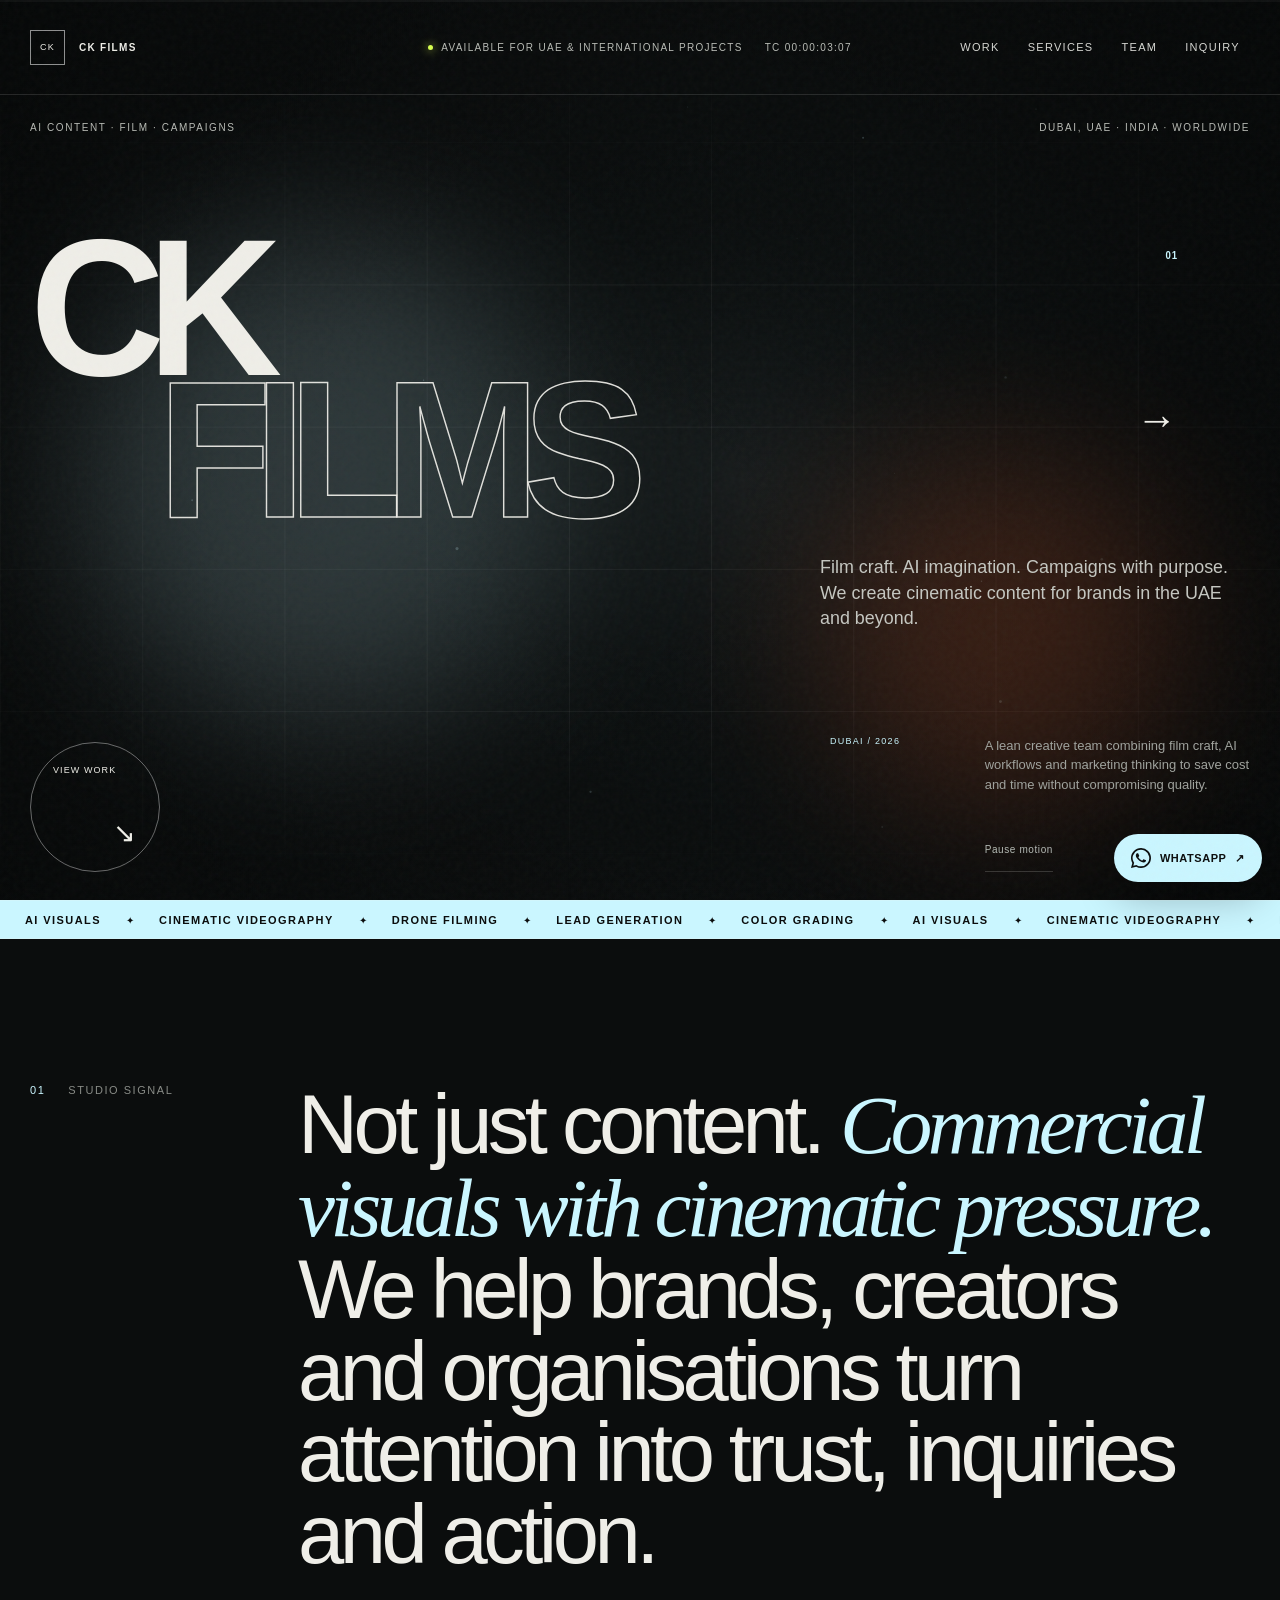
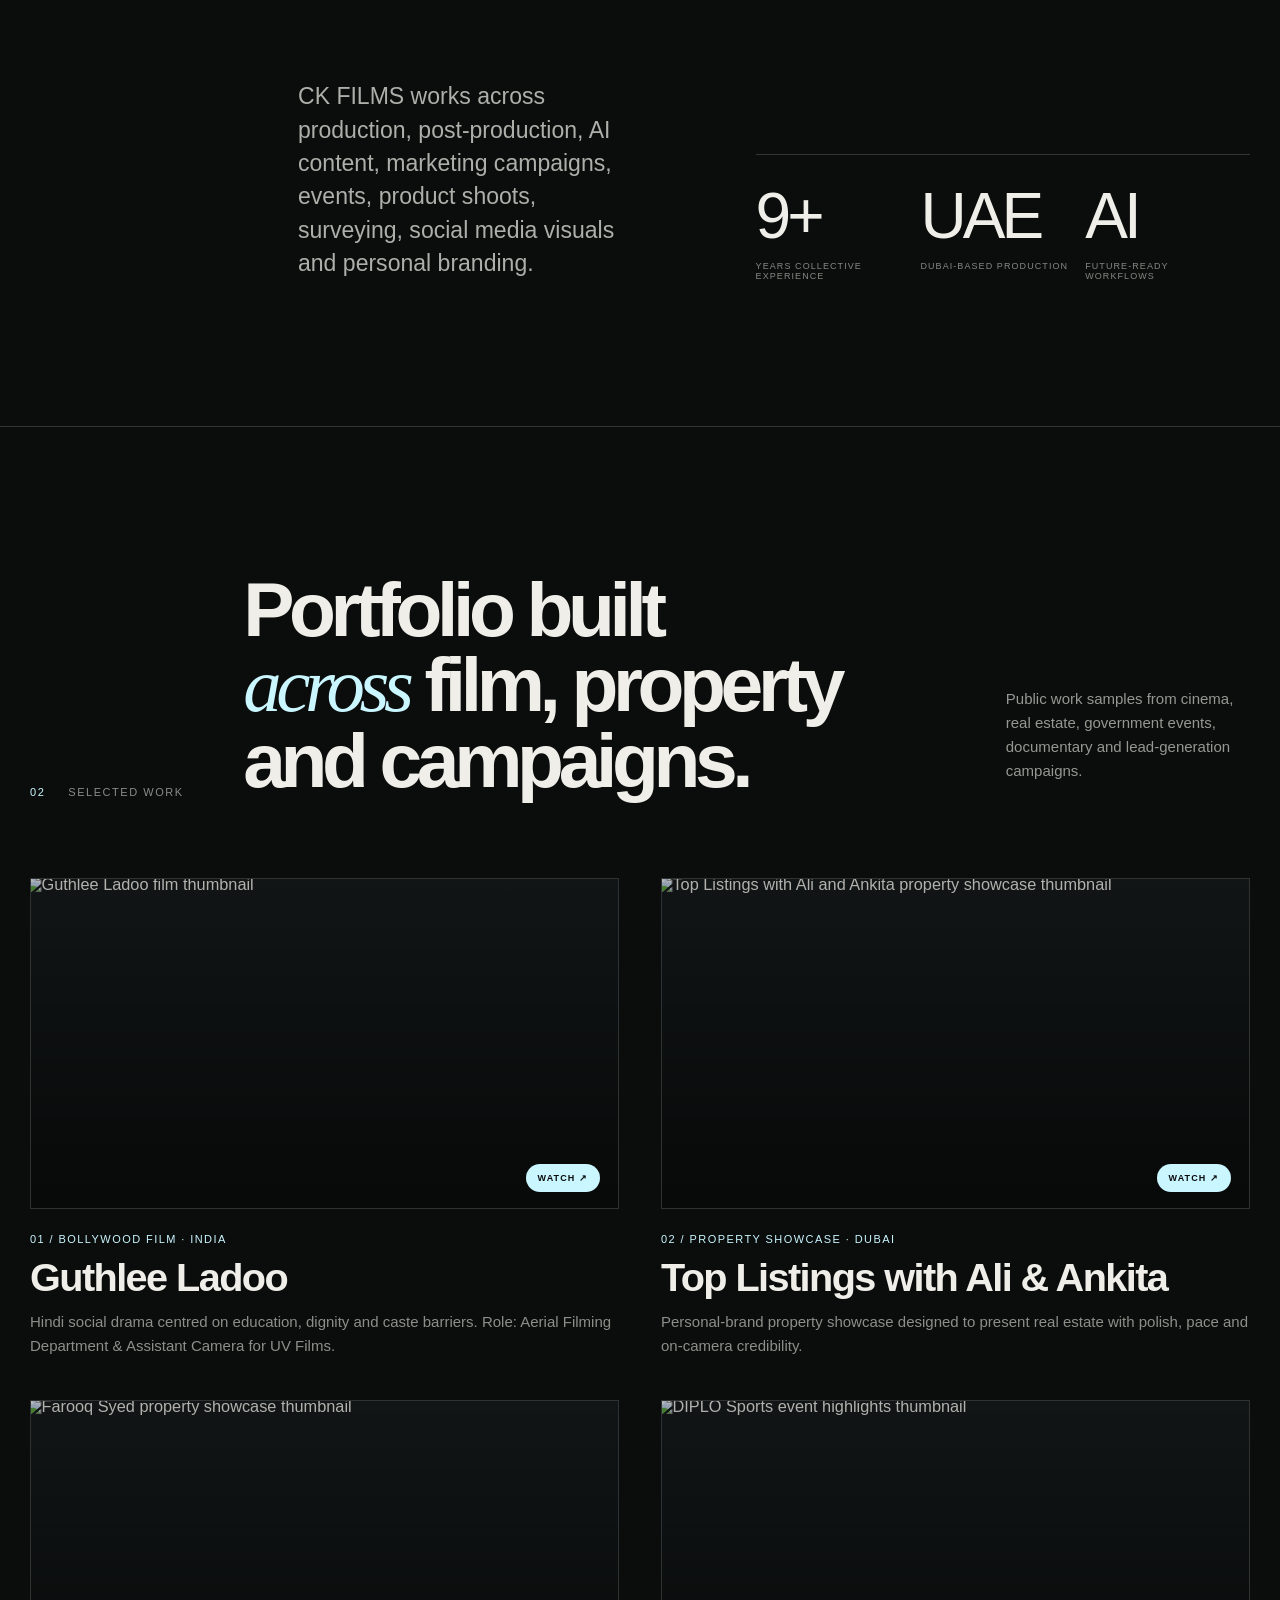
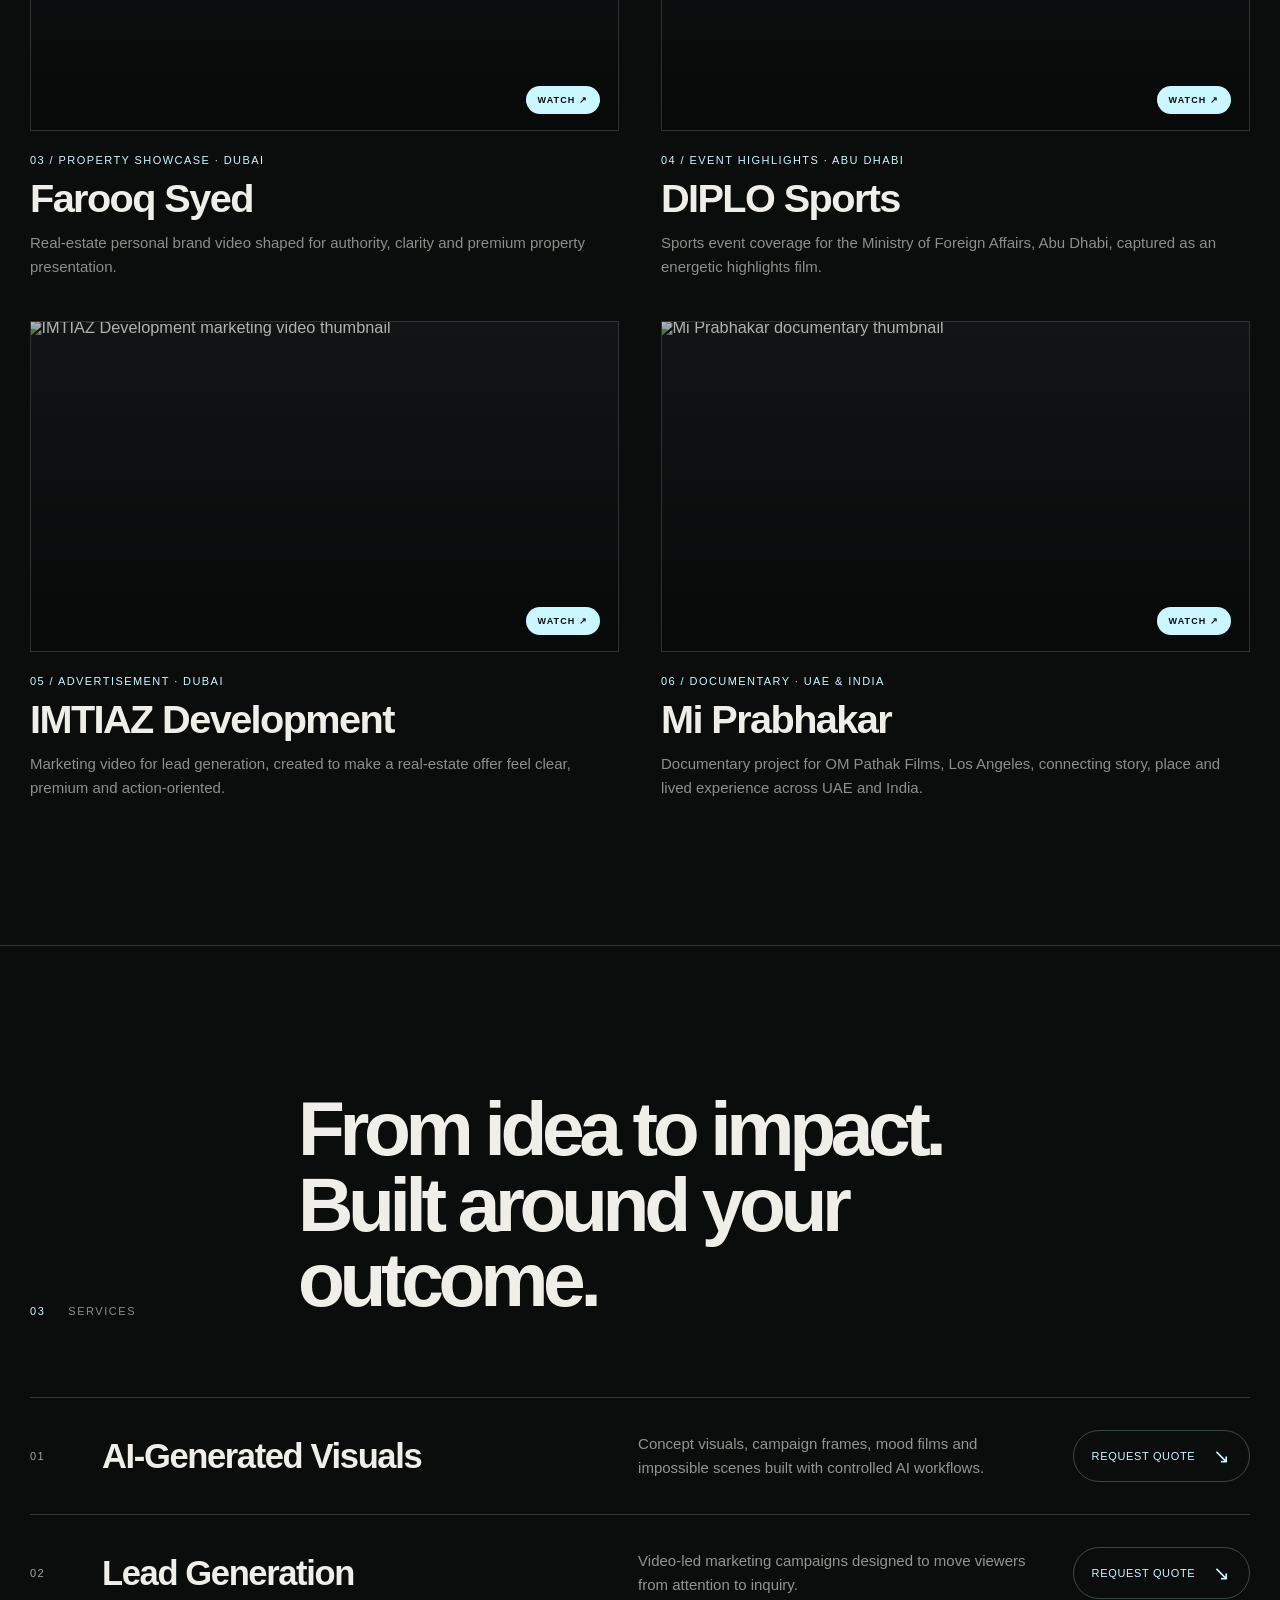
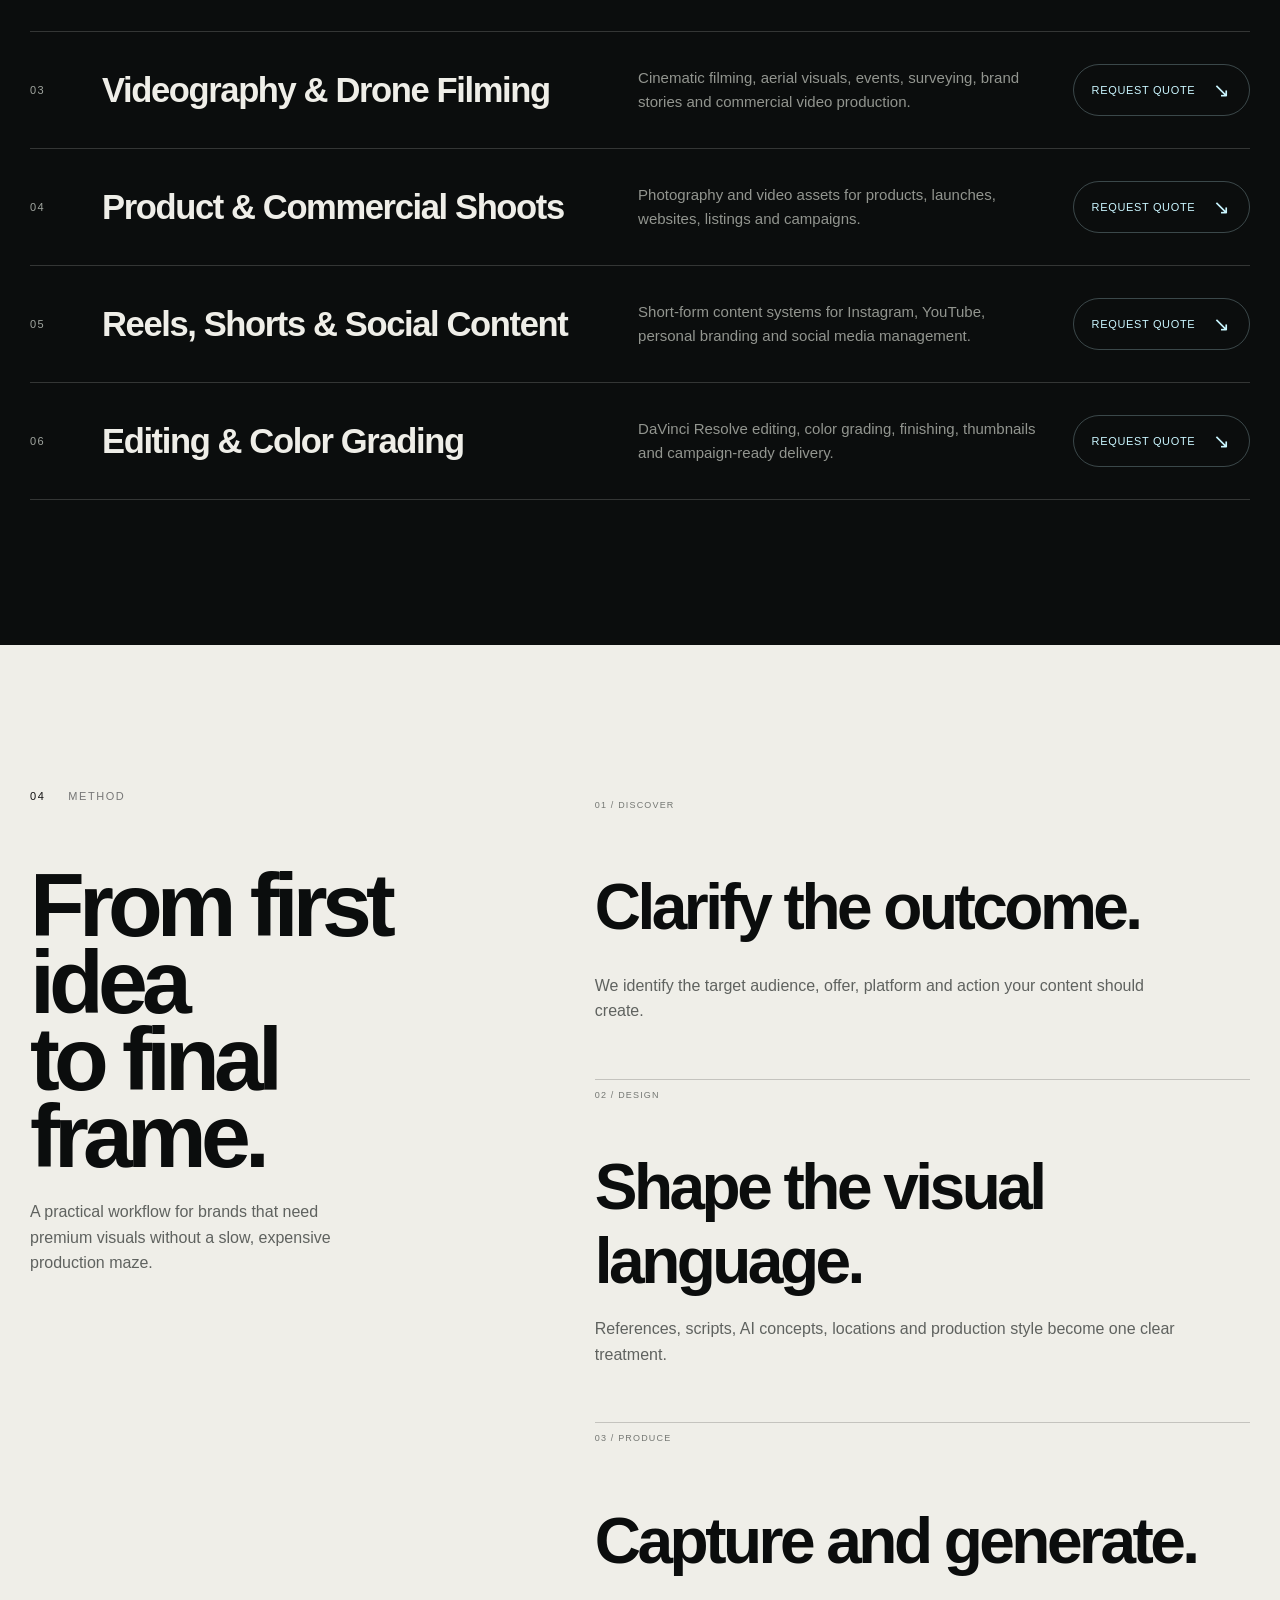
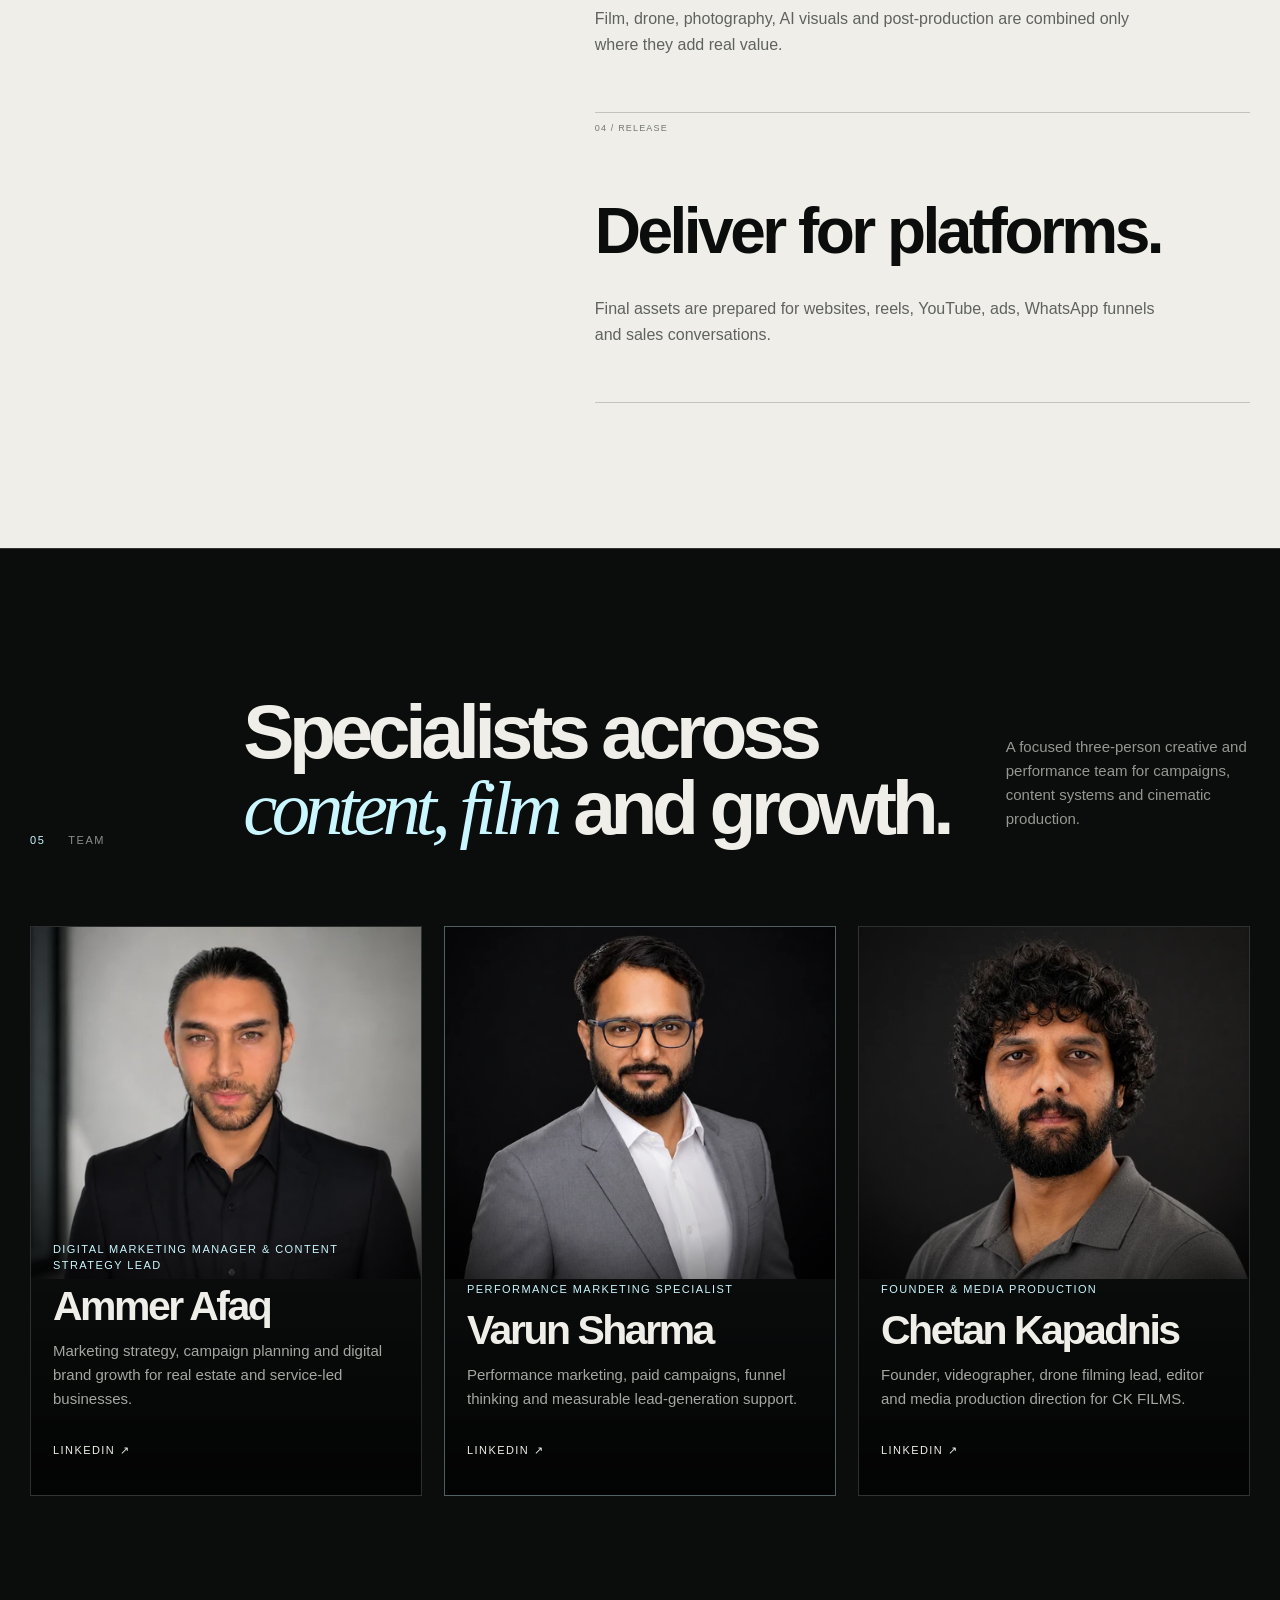
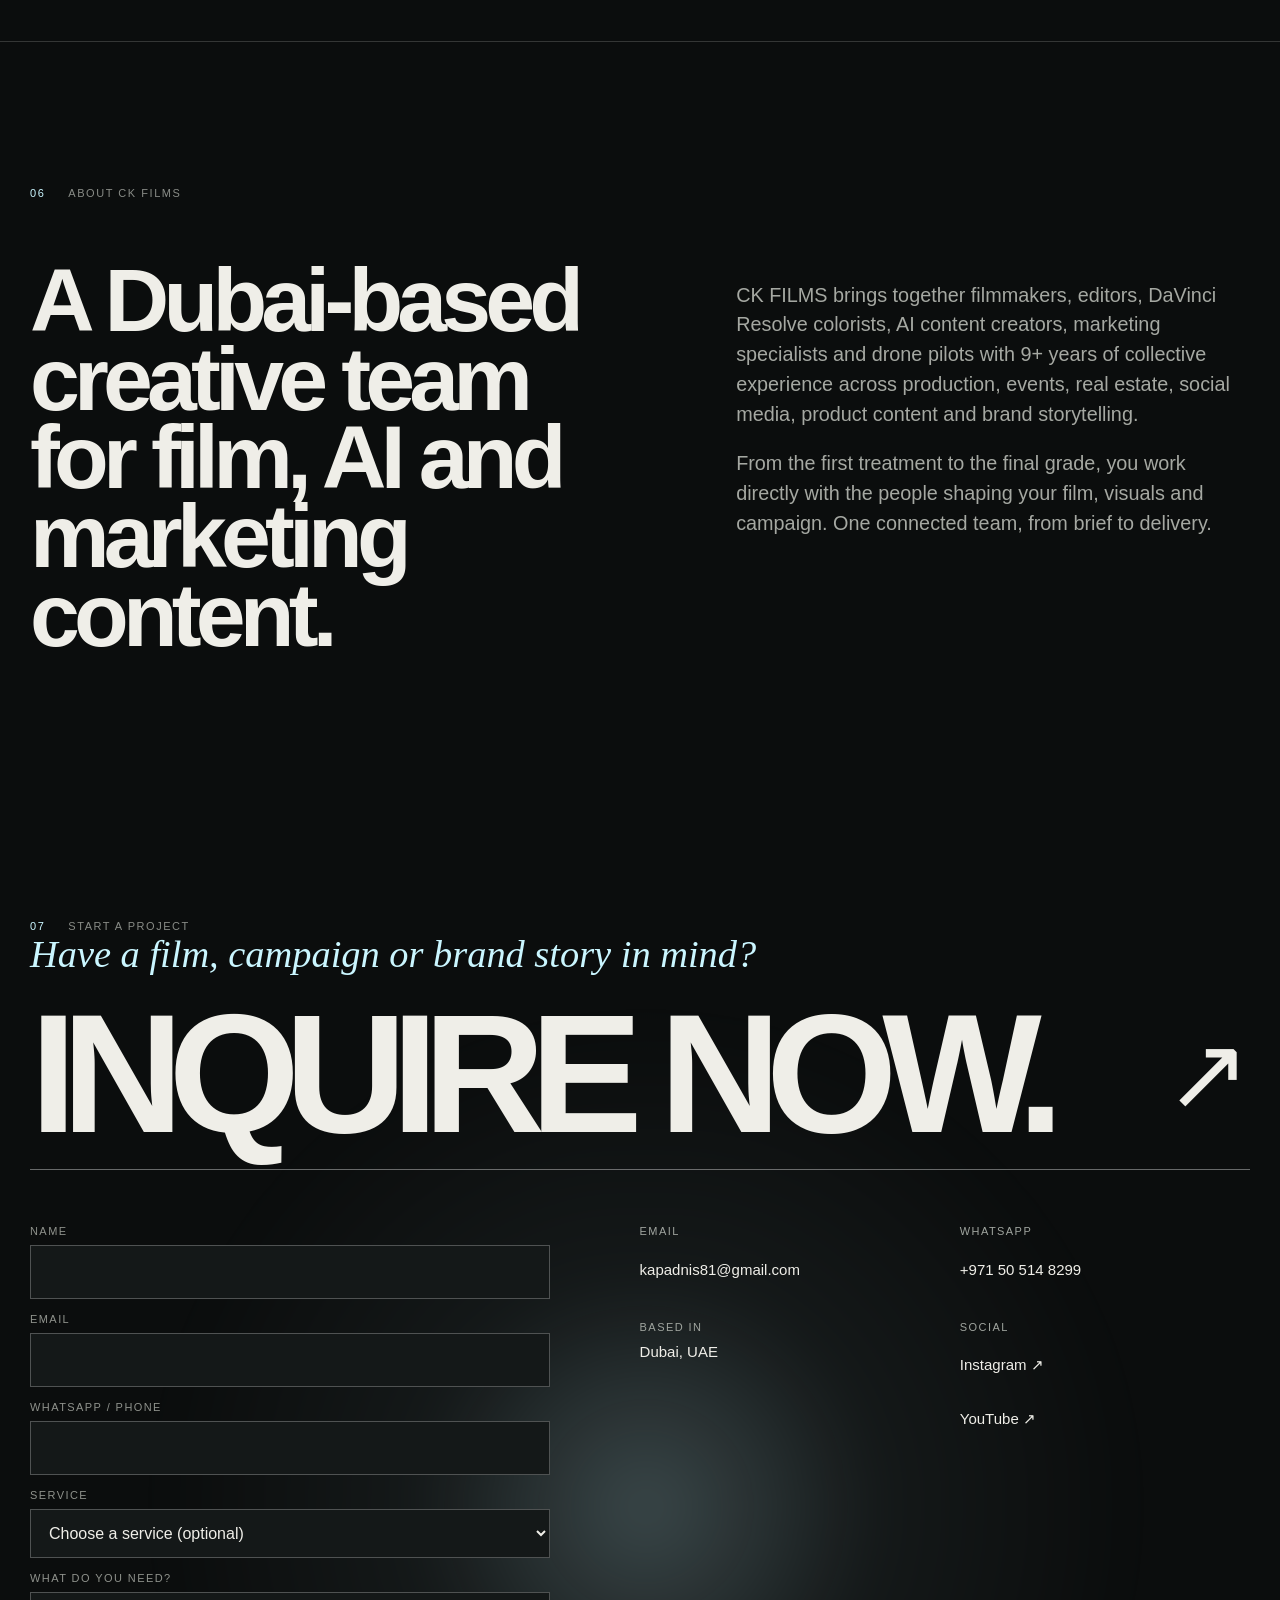
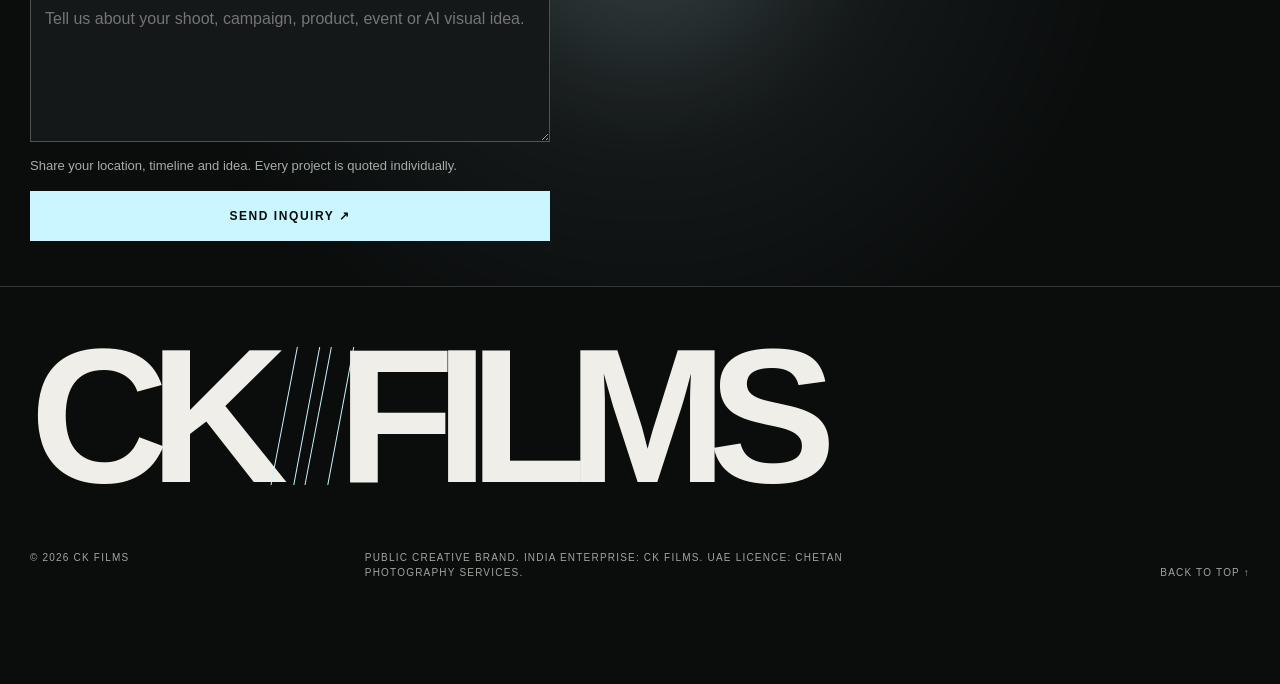
==== commit 1fedb95a: "Improve responsive layouts, motion lifecycle and portrait delivery" ====
--- a/index.html
+++ b/index.html
@@ -2,20 +2,24 @@
 <html lang="en">
 <head>
   <meta charset="utf-8" />
-  <meta name="viewport" content="width=device-width, initial-scale=1" />
+  <meta name="viewport" content="width=device-width, initial-scale=1, viewport-fit=cover" />
+  <meta name="theme-color" content="#0b0d0d" />
+  <meta name="color-scheme" content="dark" />
+  <link rel="icon" href="favicon.svg" type="image/svg+xml" />
   <meta name="description" content="CK FILMS — AI visuals, cinematic videography, aerial filming, editing, color grading and lead-generation content for brands, creators and organisations in the UAE and beyond." />
   <meta property="og:title" content="CK FILMS — Cinematic Content & AI Visual Studio" />
   <meta property="og:description" content="A Dubai-based creative studio for AI content, brand films, commercial video, drone filming, editing and lead-generation campaigns." />
   <meta property="og:type" content="website" />
   <title>CK FILMS — Cinematic Content & AI Visual Studio</title>
   <link rel="stylesheet" href="styles.css" />
-  <link rel="stylesheet" href="phase1.css" />
+
 </head>
 <body>
+  <a class="skip-link" href="#main-content">Skip to content</a>
   <div class="noise" aria-hidden="true"></div>
   <div class="scroll-progress" aria-hidden="true"><span></span></div>
 
-  <div class="loader" id="loader" aria-label="Loading website">
+  <div class="loader" id="loader" hidden aria-label="Opening CK FILMS">
     <button class="loader-skip" id="skipLoader" type="button">Skip sequence</button>
     <div class="loader-topline"><span>CK FILMS</span><span class="loader-rec"><i></i> INITIALIZING</span></div>
     <div class="loader-center"><div class="loader-mark" aria-hidden="true">CK<span>/</span>F</div><p>Visuals engineered for attention.</p></div>
@@ -28,11 +32,11 @@
 
   <header class="site-header" id="top">
     <a class="brand" href="#top" aria-label="CK FILMS home"><span class="brand-mark">CK</span><span class="brand-name">CK FILMS</span></a>
-    <div class="header-meta"><span class="status"><i></i> Available for UAE & international projects</span><span class="timecode" id="timecode">TC 00:00:00:00</span></div>
+    <div class="header-meta"><span class="status"><i></i> Available for UAE & international projects</span><span class="timecode" id="timecode" aria-hidden="true">TC 00:00:00:00</span></div>
     <nav class="nav" aria-label="Primary navigation"><a href="#work">Work</a><a href="#services">Services</a><a href="#team">Team</a><a href="#contact">Inquiry</a></nav>
   </header>
 
-  <main>
+  <main id="main-content" tabindex="-1">
     <section class="hero" aria-labelledby="hero-title">
       <canvas id="signalCanvas" aria-hidden="true"></canvas>
       <div class="hero-grid" aria-hidden="true"></div>
@@ -43,10 +47,10 @@
 
       <div class="hero-title-wrap">
         <h1 id="hero-title" class="hero-title" aria-label="CK Films"><span class="line line-one"><span>CK</span><em>01</em></span><span class="line line-two"><span>FILMS</span><em>→</em></span></h1>
-        <p class="hero-sub reveal">Cinematic videography, AI-generated visuals, drone filming, editing, color grading and lead-generation content for brands that need to look premium and move fast.</p>
+        <p class="hero-sub reveal">Film craft. AI imagination. Campaigns with purpose. We create cinematic content for brands in the UAE and beyond.</p>
       </div>
 
-      <div class="hero-bottom reveal"><a class="round-link magnetic" href="#work"><span>View work</span><b>↘</b></a><div class="hero-note"><span class="eyebrow">Dubai / 2026</span><p>A lean creative team combining film craft, AI workflows and marketing thinking to save cost and time without compromising quality.</p></div></div>
+      <div class="hero-bottom reveal"><a class="round-link magnetic" href="#work"><span>View work</span><b>↘</b></a><div class="hero-note"><span class="eyebrow">Dubai / 2026</span><p>A lean creative team combining film craft, AI workflows and marketing thinking to save cost and time without compromising quality.</p><button class="motion-toggle" type="button" hidden aria-pressed="false">Pause motion</button></div></div>
     </section>
 
     <div class="ticker" aria-hidden="true"><div class="ticker-track"><span>AI VISUALS</span><i>✦</i><span>CINEMATIC VIDEOGRAPHY</span><i>✦</i><span>DRONE FILMING</span><i>✦</i><span>LEAD GENERATION</span><i>✦</i><span>COLOR GRADING</span><i>✦</i><span>AI VISUALS</span><i>✦</i><span>CINEMATIC VIDEOGRAPHY</span><i>✦</i><span>DRONE FILMING</span><i>✦</i><span>LEAD GENERATION</span><i>✦</i><span>COLOR GRADING</span><i>✦</i></div></div>
@@ -65,29 +69,29 @@
     <section class="work section-pad" id="work">
       <div class="section-heading reveal"><div class="section-index"><span>02</span><span>Selected work</span></div><h2>Portfolio built<br><i>across</i> film, property and campaigns.</h2><p>Public work samples from cinema, real estate, government events, documentary and lead-generation campaigns.</p></div>
       <div class="portfolio-grid">
-        <article class="portfolio-card interactive-card reveal" data-cursor="WATCH"><a href="https://youtu.be/6HrCQSFXD7U" target="_blank" rel="noopener"><figure class="project-visual portfolio-thumb"><img src="https://i.ytimg.com/vi/6HrCQSFXD7U/maxresdefault.jpg" onerror="this.onerror=null;this.src='https://i.ytimg.com/vi/6HrCQSFXD7U/hqdefault.jpg'" alt="Guthlee Ladoo film thumbnail" loading="lazy" /><span>WATCH ↗</span></figure><div class="portfolio-info"><span>01 / Bollywood Film · India</span><h3>Guthlee Ladoo</h3><p>Hindi social drama centred on education, dignity and caste barriers. Role: Aerial Filming Department & Assistant Camera for UV Films.</p></div></a></article>
-        <article class="portfolio-card interactive-card reveal" data-cursor="WATCH"><a href="https://youtu.be/RdXwJOq5CfM" target="_blank" rel="noopener"><figure class="project-visual portfolio-thumb"><img src="https://i.ytimg.com/vi/RdXwJOq5CfM/maxresdefault.jpg" onerror="this.onerror=null;this.src='https://i.ytimg.com/vi/RdXwJOq5CfM/hqdefault.jpg'" alt="Top Listings with Ali and Ankita property showcase thumbnail" loading="lazy" /><span>WATCH ↗</span></figure><div class="portfolio-info"><span>02 / Property Showcase · Dubai</span><h3>Top Listings with Ali & Ankita</h3><p>Personal-brand property showcase designed to present real estate with polish, pace and on-camera credibility.</p></div></a></article>
-        <article class="portfolio-card interactive-card reveal" data-cursor="WATCH"><a href="https://youtu.be/1StlMoqZpOc" target="_blank" rel="noopener"><figure class="project-visual portfolio-thumb"><img src="https://i.ytimg.com/vi/1StlMoqZpOc/maxresdefault.jpg" onerror="this.onerror=null;this.src='https://i.ytimg.com/vi/1StlMoqZpOc/hqdefault.jpg'" alt="Farooq Syed property showcase thumbnail" loading="lazy" /><span>WATCH ↗</span></figure><div class="portfolio-info"><span>03 / Property Showcase · Dubai</span><h3>Farooq Syed</h3><p>Real-estate personal brand video shaped for authority, clarity and premium property presentation.</p></div></a></article>
-        <article class="portfolio-card interactive-card reveal" data-cursor="WATCH"><a href="https://youtu.be/qus_mx6tGi0" target="_blank" rel="noopener"><figure class="project-visual portfolio-thumb"><img src="https://i.ytimg.com/vi/qus_mx6tGi0/maxresdefault.jpg" onerror="this.onerror=null;this.src='https://i.ytimg.com/vi/qus_mx6tGi0/hqdefault.jpg'" alt="DIPLO Sports event highlights thumbnail" loading="lazy" /><span>WATCH ↗</span></figure><div class="portfolio-info"><span>04 / Event Highlights · Abu Dhabi</span><h3>DIPLO Sports</h3><p>Sports event coverage for the Ministry of Foreign Affairs, Abu Dhabi, captured as an energetic highlights film.</p></div></a></article>
-        <article class="portfolio-card interactive-card reveal" data-cursor="WATCH"><a href="https://youtu.be/qw5K95T96I8" target="_blank" rel="noopener"><figure class="project-visual portfolio-thumb"><img src="https://i.ytimg.com/vi/qw5K95T96I8/maxresdefault.jpg" onerror="this.onerror=null;this.src='https://i.ytimg.com/vi/qw5K95T96I8/hqdefault.jpg'" alt="IMTIAZ Development marketing video thumbnail" loading="lazy" /><span>WATCH ↗</span></figure><div class="portfolio-info"><span>05 / Advertisement · Dubai</span><h3>IMTIAZ Development</h3><p>Marketing video for lead generation, created to make a real-estate offer feel clear, premium and action-oriented.</p></div></a></article>
-        <article class="portfolio-card interactive-card reveal" data-cursor="WATCH"><a href="https://youtu.be/nFYw2ONS-O8" target="_blank" rel="noopener"><figure class="project-visual portfolio-thumb"><img src="https://i.ytimg.com/vi/nFYw2ONS-O8/maxresdefault.jpg" onerror="this.onerror=null;this.src='https://i.ytimg.com/vi/nFYw2ONS-O8/hqdefault.jpg'" alt="Mi Prabhakar documentary thumbnail" loading="lazy" /><span>WATCH ↗</span></figure><div class="portfolio-info"><span>06 / Documentary · UAE & India</span><h3>Mi Prabhakar</h3><p>Documentary project for OM Pathak Films, Los Angeles, connecting story, place and lived experience across UAE and India.</p></div></a></article>
+        <article class="portfolio-card interactive-card reveal" data-cursor="WATCH"><a href="https://youtu.be/6HrCQSFXD7U" target="_blank" rel="noopener"><figure class="project-visual portfolio-thumb"><img src="https://i.ytimg.com/vi/6HrCQSFXD7U/maxresdefault.jpg" data-fallback="https://i.ytimg.com/vi/6HrCQSFXD7U/hqdefault.jpg" alt="Guthlee Ladoo film thumbnail" loading="lazy" decoding="async" width="1280" height="720" /><span>WATCH ↗</span></figure><div class="portfolio-info"><span>01 / Bollywood Film · India</span><h3>Guthlee Ladoo</h3><p>Hindi social drama centred on education, dignity and caste barriers. Role: Aerial Filming Department & Assistant Camera for UV Films.</p></div></a></article>
+        <article class="portfolio-card interactive-card reveal" data-cursor="WATCH"><a href="https://youtu.be/RdXwJOq5CfM" target="_blank" rel="noopener"><figure class="project-visual portfolio-thumb"><img src="https://i.ytimg.com/vi/RdXwJOq5CfM/maxresdefault.jpg" data-fallback="https://i.ytimg.com/vi/RdXwJOq5CfM/hqdefault.jpg" alt="Top Listings with Ali and Ankita property showcase thumbnail" loading="lazy" decoding="async" width="1280" height="720" /><span>WATCH ↗</span></figure><div class="portfolio-info"><span>02 / Property Showcase · Dubai</span><h3>Top Listings with Ali & Ankita</h3><p>Personal-brand property showcase designed to present real estate with polish, pace and on-camera credibility.</p></div></a></article>
+        <article class="portfolio-card interactive-card reveal" data-cursor="WATCH"><a href="https://youtu.be/1StlMoqZpOc" target="_blank" rel="noopener"><figure class="project-visual portfolio-thumb"><img src="https://i.ytimg.com/vi/1StlMoqZpOc/maxresdefault.jpg" data-fallback="https://i.ytimg.com/vi/1StlMoqZpOc/hqdefault.jpg" alt="Farooq Syed property showcase thumbnail" loading="lazy" decoding="async" width="1280" height="720" /><span>WATCH ↗</span></figure><div class="portfolio-info"><span>03 / Property Showcase · Dubai</span><h3>Farooq Syed</h3><p>Real-estate personal brand video shaped for authority, clarity and premium property presentation.</p></div></a></article>
+        <article class="portfolio-card interactive-card reveal" data-cursor="WATCH"><a href="https://youtu.be/qus_mx6tGi0" target="_blank" rel="noopener"><figure class="project-visual portfolio-thumb"><img src="https://i.ytimg.com/vi/qus_mx6tGi0/maxresdefault.jpg" data-fallback="https://i.ytimg.com/vi/qus_mx6tGi0/hqdefault.jpg" alt="DIPLO Sports event highlights thumbnail" loading="lazy" decoding="async" width="1280" height="720" /><span>WATCH ↗</span></figure><div class="portfolio-info"><span>04 / Event Highlights · Abu Dhabi</span><h3>DIPLO Sports</h3><p>Sports event coverage for the Ministry of Foreign Affairs, Abu Dhabi, captured as an energetic highlights film.</p></div></a></article>
+        <article class="portfolio-card interactive-card reveal" data-cursor="WATCH"><a href="https://youtu.be/qw5K95T96I8" target="_blank" rel="noopener"><figure class="project-visual portfolio-thumb"><img src="https://i.ytimg.com/vi/qw5K95T96I8/maxresdefault.jpg" data-fallback="https://i.ytimg.com/vi/qw5K95T96I8/hqdefault.jpg" alt="IMTIAZ Development marketing video thumbnail" loading="lazy" decoding="async" width="1280" height="720" /><span>WATCH ↗</span></figure><div class="portfolio-info"><span>05 / Advertisement · Dubai</span><h3>IMTIAZ Development</h3><p>Marketing video for lead generation, created to make a real-estate offer feel clear, premium and action-oriented.</p></div></a></article>
+        <article class="portfolio-card interactive-card reveal" data-cursor="WATCH"><a href="https://youtu.be/nFYw2ONS-O8" target="_blank" rel="noopener"><figure class="project-visual portfolio-thumb"><img src="https://i.ytimg.com/vi/nFYw2ONS-O8/maxresdefault.jpg" data-fallback="https://i.ytimg.com/vi/nFYw2ONS-O8/hqdefault.jpg" alt="Mi Prabhakar documentary thumbnail" loading="lazy" decoding="async" width="1280" height="720" /><span>WATCH ↗</span></figure><div class="portfolio-info"><span>06 / Documentary · UAE & India</span><h3>Mi Prabhakar</h3><p>Documentary project for OM Pathak Films, Los Angeles, connecting story, place and lived experience across UAE and India.</p></div></a></article>
       </div>
     </section>
 
     <section class="capabilities section-pad" id="services">
-      <div class="section-heading compact reveal"><div class="section-index"><span>03</span><span>Services</span></div><h2>Inquiry-first services.<br>Built around your outcome.</h2></div>
+      <div class="section-heading compact reveal"><div class="section-index"><span>03</span><span>Services</span></div><h2>From idea to impact.<br>Built around your outcome.</h2></div>
       <div class="service-list">
-        <article class="service-row reveal"><span class="service-no">01</span><h3>AI-Generated Visuals</h3><p>Concept visuals, campaign frames, mood films and impossible scenes built with controlled AI workflows.</p><span class="service-tag">Price on request</span></article>
-        <article class="service-row reveal"><span class="service-no">02</span><h3>Lead Generation</h3><p>Video-led marketing campaigns designed to move viewers from attention to inquiry.</p><span class="service-tag">Price on request</span></article>
-        <article class="service-row reveal"><span class="service-no">03</span><h3>Videography & Drone Filming</h3><p>Cinematic filming, aerial visuals, events, surveying, brand stories and commercial video production.</p><span class="service-tag">Price on request</span></article>
-        <article class="service-row reveal"><span class="service-no">04</span><h3>Product & Commercial Shoots</h3><p>Photography and video assets for products, launches, websites, listings and campaigns.</p><span class="service-tag">Price on request</span></article>
-        <article class="service-row reveal"><span class="service-no">05</span><h3>Reels, Shorts & Social Content</h3><p>Short-form content systems for Instagram, YouTube, personal branding and social media management.</p><span class="service-tag">Price on request</span></article>
-        <article class="service-row reveal"><span class="service-no">06</span><h3>Editing & Color Grading</h3><p>DaVinci Resolve editing, color grading, finishing, thumbnails and campaign-ready delivery.</p><span class="service-tag">Price on request</span></article>
+        <article class="service-row reveal"><span class="service-no">01</span><h3>AI-Generated Visuals</h3><p>Concept visuals, campaign frames, mood films and impossible scenes built with controlled AI workflows.</p><a class="service-tag service-cta" href="#inquiry" data-service="AI-Generated Visuals" aria-label="Request a quote for AI-Generated Visuals"><span>Request quote</span><b aria-hidden="true">↘</b></a></article>
+        <article class="service-row reveal"><span class="service-no">02</span><h3>Lead Generation</h3><p>Video-led marketing campaigns designed to move viewers from attention to inquiry.</p><a class="service-tag service-cta" href="#inquiry" data-service="Lead Generation" aria-label="Request a quote for Lead Generation"><span>Request quote</span><b aria-hidden="true">↘</b></a></article>
+        <article class="service-row reveal"><span class="service-no">03</span><h3>Videography & Drone Filming</h3><p>Cinematic filming, aerial visuals, events, surveying, brand stories and commercial video production.</p><a class="service-tag service-cta" href="#inquiry" data-service="Videography &amp; Drone Filming" aria-label="Request a quote for Videography &amp; Drone Filming"><span>Request quote</span><b aria-hidden="true">↘</b></a></article>
+        <article class="service-row reveal"><span class="service-no">04</span><h3>Product & Commercial Shoots</h3><p>Photography and video assets for products, launches, websites, listings and campaigns.</p><a class="service-tag service-cta" href="#inquiry" data-service="Product &amp; Commercial Shoots" aria-label="Request a quote for Product &amp; Commercial Shoots"><span>Request quote</span><b aria-hidden="true">↘</b></a></article>
+        <article class="service-row reveal"><span class="service-no">05</span><h3>Reels, Shorts & Social Content</h3><p>Short-form content systems for Instagram, YouTube, personal branding and social media management.</p><a class="service-tag service-cta" href="#inquiry" data-service="Reels, Shorts &amp; Social Content" aria-label="Request a quote for Reels, Shorts &amp; Social Content"><span>Request quote</span><b aria-hidden="true">↘</b></a></article>
+        <article class="service-row reveal"><span class="service-no">06</span><h3>Editing & Color Grading</h3><p>DaVinci Resolve editing, color grading, finishing, thumbnails and campaign-ready delivery.</p><a class="service-tag service-cta" href="#inquiry" data-service="Editing &amp; Color Grading" aria-label="Request a quote for Editing &amp; Color Grading"><span>Request quote</span><b aria-hidden="true">↘</b></a></article>
       </div>
     </section>
 
     <section class="process section-pad" id="method">
-      <div class="process-sticky reveal"><div class="section-index"><span>04</span><span>Method</span></div><h2>From brief<br>to booked leads.</h2><p>A practical workflow for brands that need premium visuals without a slow, expensive production maze.</p></div>
+      <div class="process-sticky reveal"><div class="section-index"><span>04</span><span>Method</span></div><h2>From first idea<br>to final frame.</h2><p>A practical workflow for brands that need premium visuals without a slow, expensive production maze.</p></div>
       <div class="process-steps">
         <article class="reveal"><span>01 / Discover</span><h3>Clarify the outcome.</h3><p>We identify the target audience, offer, platform and action your content should create.</p></article>
         <article class="reveal"><span>02 / Design</span><h3>Shape the visual language.</h3><p>References, scripts, AI concepts, locations and production style become one clear treatment.</p></article>
@@ -100,21 +104,21 @@
       <div class="section-heading reveal"><div class="section-index"><span>05</span><span>Team</span></div><h2>Specialists across<br><i>content, film</i> and growth.</h2><p>A focused three-person creative and performance team for campaigns, content systems and cinematic production.</p></div>
       <div class="team-grid team-grid-three">
         <article class="team-card reveal">
-          <figure class="team-photo"><img src="[data-uri]" alt="Ammer Afaq portrait" loading="lazy" /></figure>
+          <figure class="team-photo"><picture><source type="image/webp" srcset="assets/team/ammer-afaq-480.webp 480w, assets/team/ammer-afaq-960.webp 960w, assets/team/ammer-afaq-1402.webp 1402w" sizes="(min-width: 980px) calc((min(100vw, 1760px) - 104px) / 3), (min-width: 680px) calc((100vw - 58px) / 2), calc(100vw - 36px)" /><img src="assets/team/ammer-afaq.jpg" width="1402" height="1122" alt="Ammer Afaq portrait" loading="lazy" decoding="async" /></picture></figure>
           <span>Digital Marketing Manager & Content Strategy Lead</span>
           <h3>Ammer Afaq</h3>
           <p>Marketing strategy, campaign planning and digital brand growth for real estate and service-led businesses.</p>
           <a href="https://www.linkedin.com/in/filmsbyafaq" target="_blank" rel="noopener">LinkedIn ↗</a>
         </article>
         <article class="team-card reveal team-featured">
-          <figure class="team-photo team-photo-varun"><img src="[data-uri]" alt="Varun Sharma portrait" loading="lazy" /></figure>
+          <figure class="team-photo team-photo-varun"><picture><source type="image/webp" srcset="assets/team/varun-sharma-480.webp 480w, assets/team/varun-sharma-960.webp 960w, assets/team/varun-sharma-1254.webp 1254w" sizes="(min-width: 980px) calc((min(100vw, 1760px) - 104px) / 3), (min-width: 680px) calc((100vw - 58px) / 2), calc(100vw - 36px)" /><img src="assets/team/varun-sharma.jpg" width="1254" height="1254" alt="Varun Sharma portrait" loading="lazy" decoding="async" /></picture></figure>
           <span>Performance Marketing Specialist</span>
           <h3>Varun Sharma</h3>
           <p>Performance marketing, paid campaigns, funnel thinking and measurable lead-generation support.</p>
           <a href="https://www.linkedin.com/in/varunsharma1992" target="_blank" rel="noopener">LinkedIn ↗</a>
         </article>
         <article class="team-card reveal">
-          <figure class="team-photo team-photo-chetan"><img src="[data-uri]" alt="Chetan Kapadnis portrait" loading="lazy" /></figure>
+          <figure class="team-photo team-photo-chetan"><picture><source type="image/webp" srcset="assets/team/chetan-kapadnis-480.webp 480w, assets/team/chetan-kapadnis-960.webp 960w, assets/team/chetan-kapadnis-1254.webp 1254w" sizes="(min-width: 980px) calc((min(100vw, 1760px) - 104px) / 3), (min-width: 680px) calc((100vw - 58px) / 2), calc(100vw - 36px)" /><img src="assets/team/chetan-kapadnis.jpg" width="1254" height="1254" alt="Chetan Kapadnis portrait" loading="lazy" decoding="async" /></picture></figure>
           <span>Founder & Media Production</span>
           <h3>Chetan Kapadnis</h3>
           <p>Founder, videographer, drone filming lead, editor and media production direction for CK FILMS.</p>
@@ -129,7 +133,7 @@
         <h2>A Dubai-based creative team for film, AI and marketing content.</h2>
         <div>
           <p>CK FILMS brings together filmmakers, editors, DaVinci Resolve colorists, AI content creators, marketing specialists and drone pilots with 9+ years of collective experience across production, events, real estate, social media, product content and brand storytelling.</p>
-          <p>The public brand operates with India and UAE licence coverage for video, post-production, photography and related creative services. Exact licence details can be surfaced in proposals, invoices and legal pages without making the homepage feel administrative.</p>
+          <p>From the first treatment to the final grade, you work directly with the people shaping your film, visuals and campaign. One connected team, from brief to delivery.</p>
         </div>
       </div>
     </section>
@@ -140,14 +144,16 @@
       <p class="contact-kicker reveal">Have a film, campaign or brand story in mind?</p>
       <a class="contact-link magnetic reveal" href="https://wa.me/971505148299" target="_blank" rel="noopener"><span>INQUIRE NOW.</span><b>↗</b></a>
       <div class="contact-layout reveal">
-        <form name="project-inquiry" method="POST" data-netlify="true" netlify-honeypot="bot-field" class="inquiry-form">
+        <form name="project-inquiry" method="POST" data-netlify="true" netlify-honeypot="bot-field" class="inquiry-form" id="inquiry" tabindex="-1" aria-label="Project inquiry">
           <input type="hidden" name="form-name" value="project-inquiry" />
           <p class="hidden-field"><label>Don’t fill this out: <input name="bot-field" /></label></p>
           <label>Name <input type="text" name="name" autocomplete="name" required /></label>
           <label>Email <input type="email" name="email" autocomplete="email" required /></label>
           <label>WhatsApp / Phone <input type="tel" name="phone" autocomplete="tel" /></label>
+          <label>Service <select name="service" id="inquiry-service"><option value="">Choose a service (optional)</option><option>AI-Generated Visuals</option><option>Lead Generation</option><option>Videography &amp; Drone Filming</option><option>Product &amp; Commercial Shoots</option><option>Reels, Shorts &amp; Social Content</option><option>Editing &amp; Color Grading</option><option>Something else / not sure yet</option></select></label>
           <label>What do you need? <textarea name="message" rows="5" placeholder="Tell us about your shoot, campaign, product, event or AI visual idea." required></textarea></label>
-          <button class="form-submit magnetic" type="submit">Send inquiry ↗</button>
+          <p class="form-note">Share your location, timeline and idea. Every project is quoted individually.</p>
+          <button class="form-submit" type="submit">Send inquiry ↗</button>
         </form>
         <div class="contact-meta">
           <div><span>Email</span><a href="mailto:kapadnis81@gmail.com">kapadnis81@gmail.com</a></div>
@@ -160,7 +166,7 @@
   </main>
 
   <footer><div class="footer-logo">CK<span>//</span>FILMS</div><div class="footer-bottom"><span>© 2026 CK FILMS</span><span class="legal-note">Public creative brand. India enterprise: CK FILMS. UAE licence: Chetan Photography Services.</span><a href="#top">Back to top ↑</a></div></footer>
-  <a class="whatsapp-float" href="https://wa.me/971505148299" target="_blank" rel="noopener" aria-label="Message CK FILMS on WhatsApp">WhatsApp ↗</a>
-  <script src="script.js"></script>
+  <a class="whatsapp-float" href="https://wa.me/971505148299" target="_blank" rel="noopener" aria-label="Message CK FILMS on WhatsApp"><svg width="20" height="20" viewBox="0 0 24 24" fill="currentColor" aria-hidden="true"><path d="M20.5 3.5A11.9 11.9 0 0 0 12 0C5.4 0 0 5.4 0 12c0 2.1.6 4.2 1.6 6L0 24l6.2-1.6A12 12 0 0 0 12 24c6.6 0 12-5.4 12-12 0-3.2-1.2-6.2-3.5-8.5ZM12 22a10 10 0 0 1-5.1-1.4l-.4-.2-3.7 1 1-3.6-.3-.4A10 10 0 1 1 12 22Zm5.5-7.5c-.3-.2-1.8-.9-2.1-1-.3-.1-.5-.2-.7.2l-1 1.2c-.2.2-.4.2-.7.1a8.2 8.2 0 0 1-4.1-3.6c-.2-.3 0-.5.1-.6l.5-.6.3-.5c.1-.2 0-.4 0-.6l-1-2.3c-.2-.6-.5-.5-.7-.5H7.5c-.2 0-.5.1-.7.3-.3.3-1 1-1 2.5s1.1 2.8 1.2 3c.2.2 2.1 3.2 5.1 4.5.7.3 1.3.5 1.7.6.7.2 1.3.2 1.9.1.6-.1 1.8-.7 2-1.4.3-.7.3-1.3.2-1.4 0-.2-.2-.3-.5-.4Z"/></svg><span>WhatsApp</span><span aria-hidden="true">↗</span></a>
+  <script src="app.js" defer></script>
 </body>
 </html>
--- a/styles.css
+++ b/styles.css
@@ -1,4 +1,5 @@
 :root {
+  color-scheme: dark;
   --ink: #0b0d0d;
   --paper: #efeee8;
   --muted: #989b96;
@@ -11,7 +12,7 @@
 
 * { box-sizing: border-box; }
 html { scroll-behavior: smooth; background: var(--ink); }
-body { margin: 0; color: var(--paper); background: var(--ink); font-family: Arial, Helvetica, sans-serif; overflow-x: hidden; cursor: none; }
+body { margin: 0; color: var(--paper); background: var(--ink); font-family: Arial, Helvetica, sans-serif; overflow-x: hidden; cursor: auto; }
 a { color: inherit; text-decoration: none; }
 button { font: inherit; }
 ::selection { color: var(--ink); background: var(--cyan); }
@@ -103,40 +104,6 @@
 .section-heading h2 { margin: 0; font-size: clamp(55px, 8vw, 126px); line-height: .85; letter-spacing: -.07em; font-weight: 700; }
 .section-heading h2 i { font-family: Georgia, 'Times New Roman', serif; font-weight: 400; color: var(--cyan); }
 .section-heading > p { color: #959892; font-size: 13px; line-height: 1.6; }
-.projects { display: grid; gap: 130px; }
-.project-card { width: 82%; }
-.project-card:nth-child(even) { margin-left: auto; width: 69%; }
-.project-card a { display: block; }
-.project-visual { position: relative; overflow: hidden; aspect-ratio: 16/9; background: #121616; border: 1px solid rgba(255,255,255,.12); transform-style: preserve-3d; transition: transform .3s var(--ease); }
-.project-visual::after { content: ""; position: absolute; inset: 0; background: linear-gradient(180deg, rgba(0,0,0,.05), rgba(0,0,0,.4)); pointer-events: none; }
-.visual-copy { position: absolute; inset: 0; z-index: 4; padding: 28px; display: flex; flex-direction: column; justify-content: space-between; }
-.visual-copy span, .visual-copy small { font-size: 9px; letter-spacing: .15em; text-transform: uppercase; }
-.visual-copy strong { align-self: center; text-align: center; font-size: clamp(48px, 8vw, 130px); line-height: .76; letter-spacing: -.07em; text-shadow: 0 8px 40px rgba(0,0,0,.5); }
-.visual-copy small { align-self: flex-end; }
-.project-a .project-visual { background: radial-gradient(circle at 62% 38%, #577178 0, #1e3337 14%, #111719 37%, #070909 80%); }
-.planet { position: absolute; width: 34%; aspect-ratio: 1; border-radius: 50%; right: 12%; top: 18%; background: radial-gradient(circle at 32% 28%, #e3f9ff 0, #5f777d 18%, #263539 42%, #060707 72%); box-shadow: -18px 12px 50px rgba(202,246,255,.18); }
-.horizon { position: absolute; left: -5%; right: -5%; bottom: -12%; height: 38%; background: radial-gradient(ellipse at center top, rgba(202,246,255,.45), #0b0d0d 55%); transform: rotate(-2deg); }
-.scanline { position: absolute; z-index: 5; top: 0; bottom: 0; width: 1px; background: rgba(202,246,255,.6); box-shadow: 0 0 18px var(--cyan); animation: scan 5s ease-in-out infinite; }
-@keyframes scan { 0%,100% { left: 8%; opacity: 0; } 10%,90% { opacity: 1; } 50% { left: 92%; } }
-.project-b .project-visual { background: linear-gradient(135deg, #181117, #2d181a 34%, #0e2226 70%, #060707); }
-.project-b .project-visual::before { content: ""; position: absolute; inset: 0; background: repeating-linear-gradient(90deg, transparent 0 11%, rgba(202,246,255,.09) 11% 11.2%); transform: skewX(-12deg) scale(1.2); }
-.silhouette { position: absolute; left: 43%; bottom: -7%; width: 23%; height: 75%; border-radius: 46% 46% 10% 10%; background: linear-gradient(90deg, #050505, #121717 47%, #030303); filter: drop-shadow(0 0 18px rgba(255,72,42,.35)); }
-.silhouette::before { content: ""; position: absolute; left: 23%; top: -20%; width: 54%; aspect-ratio: .86; border-radius: 50%; background: #050505; }
-.rain { position: absolute; inset: -30%; transform: rotate(12deg); background: repeating-linear-gradient(90deg, transparent 0 16px, rgba(202,246,255,.14) 17px, transparent 18px 31px); animation: rain 1.6s linear infinite; }
-.rain-two { opacity: .4; animation-duration: 2.3s; transform: rotate(12deg) scale(1.4); }
-@keyframes rain { to { translate: 60px 90px; } }
-.project-c .project-visual { background: radial-gradient(circle at center, #305259 0, #19272a 24%, #0a0d0e 60%); }
-.ring { position: absolute; border: 1px solid rgba(202,246,255,.7); border-radius: 50%; left: 50%; top: 50%; transform: translate(-50%,-50%) rotateX(68deg); box-shadow: 0 0 20px rgba(202,246,255,.22), inset 0 0 20px rgba(202,246,255,.08); }
-.ring-one { width: 62%; aspect-ratio: 1; animation: pulseRing 4s ease-in-out infinite; }
-.ring-two { width: 40%; aspect-ratio: 1; animation: pulseRing 4s 1s ease-in-out infinite; }
-.ring-three { width: 18%; aspect-ratio: 1; background: radial-gradient(circle, var(--cyan), transparent 68%); animation: pulseRing 4s 2s ease-in-out infinite; }
-@keyframes pulseRing { 50% { transform: translate(-50%,-50%) rotateX(58deg) scale(1.12); opacity: .45; } }
-.project-info { padding-top: 19px; display: grid; grid-template-columns: 1.5fr 1fr auto; gap: 20px; align-items: start; }
-.project-info span { font-size: 9px; text-transform: uppercase; letter-spacing: .13em; color: var(--cyan); }
-.project-info h3 { font-size: clamp(27px, 3.1vw, 48px); margin: 8px 0 0; letter-spacing: -.04em; }
-.project-info p { margin: 4px 0 0; color: #8c8f89; font-size: 12px; line-height: 1.5; }
-.project-info b { font-size: 28px; font-weight: 300; }
-
 .capabilities { border-top: 1px solid var(--line); }
 .section-heading.compact { grid-template-columns: 2fr 8fr; }
 .section-heading.compact h2 { max-width: 780px; }
@@ -175,8 +142,8 @@
 .footer-logo span { color: transparent; -webkit-text-stroke: 1px var(--cyan); }
 .footer-bottom { padding-top: 65px; display: flex; justify-content: space-between; font-size: 9px; text-transform: uppercase; letter-spacing: .12em; color: #777a75; }
 
-.reveal { opacity: 0; transform: translateY(36px); transition: opacity .9s var(--ease), transform .9s var(--ease); }
-.reveal.in-view { opacity: 1; transform: none; }
+.reveal-ready .reveal { opacity: 0; transform: translateY(36px); transition: opacity .9s var(--ease), transform .9s var(--ease); }
+.reveal-ready .reveal.in-view { opacity: 1; transform: none; }
 
 @media (max-width: 900px) {
   body { cursor: auto; }
@@ -220,4 +187,466 @@
   *, *::before, *::after { animation-duration: .01ms !important; animation-iteration-count: 1 !important; scroll-behavior: auto !important; transition-duration: .01ms !important; }
   .loader { display: none; }
   .reveal { opacity: 1; transform: none; }
-}+}
+
+
+/* CK FILMS Phase 1 additions */
+.portfolio-grid {
+  display: grid;
+  grid-template-columns: repeat(2, minmax(0, 1fr));
+  gap: 42px;
+}
+.portfolio-card { min-width: 0; }
+.portfolio-card a { display: block; }
+.portfolio-thumb {
+  position: relative;
+  margin: 0;
+  overflow: hidden;
+  aspect-ratio: 16 / 9;
+  background: #121616;
+  border: 1px solid rgba(255,255,255,.12);
+  transform-style: preserve-3d;
+  transition: transform .3s var(--ease), border-color .3s var(--ease);
+}
+.portfolio-card:hover .portfolio-thumb { border-color: rgba(202,246,255,.48); }
+.portfolio-thumb::after {
+  content: "";
+  position: absolute;
+  inset: 0;
+  background: linear-gradient(180deg, rgba(0,0,0,.05), rgba(0,0,0,.58));
+  pointer-events: none;
+}
+.portfolio-thumb img {
+  width: 100%;
+  height: 100%;
+  object-fit: cover;
+  display: block;
+  opacity: .74;
+  filter: saturate(.85) contrast(1.08);
+  transform: scale(1.02);
+  transition: transform .7s var(--ease), opacity .7s var(--ease), filter .7s var(--ease);
+}
+.portfolio-card:hover .portfolio-thumb img {
+  opacity: .95;
+  filter: saturate(1) contrast(1.05);
+  transform: scale(1.07);
+}
+.portfolio-thumb span {
+  position: absolute;
+  z-index: 3;
+  right: 18px;
+  bottom: 16px;
+  color: var(--ink);
+  background: var(--cyan);
+  border-radius: 999px;
+  padding: 9px 12px;
+  font-size: 9px;
+  font-weight: 800;
+  letter-spacing: .12em;
+}
+.portfolio-info { padding-top: 19px; }
+.portfolio-info span {
+  font-size: 9px;
+  text-transform: uppercase;
+  letter-spacing: .13em;
+  color: var(--cyan);
+}
+.portfolio-info h3 {
+  font-size: clamp(27px, 3.1vw, 48px);
+  margin: 8px 0 0;
+  letter-spacing: -.04em;
+}
+.portfolio-info p {
+  margin: 10px 0 0;
+  max-width: 640px;
+  color: #8c8f89;
+  font-size: 13px;
+  line-height: 1.55;
+}
+
+.about { border-top: 1px solid var(--line); }
+.about-grid {
+  display: grid;
+  grid-template-columns: 1.15fr 1fr;
+  gap: 9vw;
+  margin-top: 62px;
+}
+.about-grid h2 {
+  margin: 0;
+  font-size: clamp(44px, 7vw, 110px);
+  line-height: .88;
+  letter-spacing: -.065em;
+}
+.about-grid p {
+  font-size: clamp(15px, 1.55vw, 22px);
+  line-height: 1.5;
+  color: #a5a8a2;
+}
+
+.team {
+  border-top: 1px solid var(--line);
+}
+.team-grid {
+  display: grid;
+  grid-template-columns: repeat(3, minmax(0, 1fr));
+  gap: 22px;
+}
+.team-card {
+  position: relative;
+  min-height: 560px;
+  padding: 22px;
+  border: 1px solid rgba(255,255,255,.13);
+  background: linear-gradient(180deg, rgba(202,246,255,.035), rgba(255,255,255,.012));
+  overflow: hidden;
+  display: flex;
+  flex-direction: column;
+  justify-content: flex-end;
+}
+.team-card::before {
+  content: "";
+  position: absolute;
+  inset: -28% -14% auto auto;
+  width: 80%;
+  aspect-ratio: 1;
+  border-radius: 50%;
+  background: radial-gradient(circle, rgba(202,246,255,.18), transparent 66%);
+  filter: blur(8px);
+  opacity: .75;
+}
+.team-card::after {
+  content: "";
+  position: absolute;
+  inset: 0;
+  background: linear-gradient(180deg, rgba(0,0,0,0) 35%, rgba(0,0,0,.78) 100%);
+  pointer-events: none;
+}
+.team-card > * {
+  position: relative;
+  z-index: 2;
+}
+.team-photo {
+  position: absolute;
+  inset: 0 0 auto;
+  height: 66%;
+  margin: 0;
+  overflow: hidden;
+  background: #080909;
+}
+.team-photo::after {
+  content: "";
+  position: absolute;
+  inset: 0;
+  background: radial-gradient(circle at 50% 28%, transparent 0 36%, rgba(0,0,0,.18) 68%, rgba(0,0,0,.78) 100%);
+}
+.team-photo img {
+  width: 100%;
+  height: 100%;
+  object-fit: cover;
+  object-position: 50% 35%;
+  display: block;
+  filter: saturate(.74) contrast(1.08);
+  opacity: .86;
+}
+.team-photo-varun img { object-position: 50% 45%; }
+.team-photo-chetan img {
+  object-position: 50% 28%;
+  filter: grayscale(1) contrast(1.12);
+}
+.team-card span {
+  font-size: 9px;
+  text-transform: uppercase;
+  letter-spacing: .13em;
+  color: var(--cyan);
+  line-height: 1.45;
+}
+.team-card h3 {
+  margin: 12px 0 12px;
+  font-size: clamp(32px, 3.4vw, 58px);
+  letter-spacing: -.06em;
+  line-height: .88;
+}
+.team-card p {
+  margin: 0 0 18px;
+  color: #a4a7a1;
+  font-size: 13px;
+  line-height: 1.55;
+}
+.team-card a {
+  font-size: 9px;
+  text-transform: uppercase;
+  letter-spacing: .13em;
+  color: #efeee8;
+}
+.team-featured { border-color: rgba(202,246,255,.34); }
+
+.contact-layout {
+  position: relative;
+  display: grid;
+  grid-template-columns: minmax(280px,520px) 1fr;
+  gap: 7vw;
+  align-items: start;
+  padding-top: 55px;
+}
+.inquiry-form { display: grid; gap: 14px; }
+.inquiry-form label {
+  display: grid;
+  gap: 8px;
+  font-size: 9px;
+  text-transform: uppercase;
+  letter-spacing: .13em;
+  color: #8f928c;
+}
+.inquiry-form input,
+.inquiry-form textarea {
+  width: 100%;
+  border: 1px solid rgba(255,255,255,.18);
+  background: rgba(255,255,255,.035);
+  color: var(--paper);
+  padding: 14px 13px;
+  font: inherit;
+  font-size: 14px;
+  outline: none;
+}
+.inquiry-form input:focus,
+.inquiry-form textarea:focus {
+  border-color: rgba(202,246,255,.65);
+}
+.form-submit {
+  border: 1px solid rgba(202,246,255,.5);
+  background: var(--cyan);
+  color: var(--ink);
+  padding: 15px 18px;
+  text-transform: uppercase;
+  letter-spacing: .13em;
+  font-size: 10px;
+  font-weight: 800;
+  cursor: pointer;
+}
+.hidden-field { display: none; }
+.contact-meta { grid-template-columns: repeat(2,1fr); }
+.whatsapp-float {
+  position: fixed;
+  right: 18px;
+  bottom: 18px;
+  z-index: 180;
+  background: var(--cyan);
+  color: var(--ink);
+  border-radius: 999px;
+  padding: 12px 14px;
+  font-size: 9px;
+  font-weight: 800;
+  letter-spacing: .12em;
+  text-transform: uppercase;
+  box-shadow: 0 16px 38px rgba(0,0,0,.25);
+}
+.legal-note {
+  max-width: 560px;
+  line-height: 1.5;
+}
+
+/* Production performance layer: visual appearance stays the same while off-screen work is reduced. */
+.scroll-progress span {
+  width: 100% !important;
+  transform: scaleX(0);
+  transform-origin: left center;
+  will-change: transform;
+}
+.native-cursor { cursor: auto; }
+.native-cursor a,
+.native-cursor button,
+.native-cursor input,
+.native-cursor textarea { cursor: auto; }
+
+/* Keep expensive compositing local to the hero instead of promoting the entire document. */
+.hero { contain: layout paint style; }
+#signalCanvas { contain: strict; }
+.portfolio-thumb,
+.team-photo { contain: paint; }
+
+@media (hover: none), (pointer: coarse) {
+  body { cursor: auto; }
+  .cursor,
+  .cursor-label { display: none !important; }
+  .portfolio-card:hover .portfolio-thumb img {
+    transform: scale(1.02);
+    opacity: .74;
+    filter: saturate(.85) contrast(1.08);
+  }
+}
+
+@media (prefers-reduced-motion: reduce) {
+  html { scroll-behavior: auto; }
+  *, *::before, *::after {
+    animation-duration: .001ms !important;
+    animation-iteration-count: 1 !important;
+    transition-duration: .001ms !important;
+  }
+  .ticker-track { transform: none !important; }
+  .hero-orb { transform: none !important; }
+}
+
+@media (max-width: 1100px) {
+  .team-grid { grid-template-columns: 1fr; }
+  .team-card { min-height: 520px; }
+}
+@media (max-width: 900px) {
+  .portfolio-grid,
+  .about-grid,
+  .contact-layout { grid-template-columns: 1fr; }
+  .portfolio-grid { gap: 58px; }
+  .contact-meta { grid-template-columns: 1fr 1fr; }
+  .team-card { min-height: 500px; }
+  .nav { gap: 12px; }
+  .nav a:nth-child(3) { display: none; }
+}
+@media (max-width: 560px) {
+  .portfolio-grid { gap: 46px; }
+  .contact-meta { grid-template-columns: 1fr; }
+  .whatsapp-float { left: 18px; right: 18px; text-align: center; }
+  .team-card { min-height: 460px; padding: 18px; }
+  .team-photo { height: 58%; }
+  .team-card h3 { font-size: 40px; }
+  .footer-bottom { gap: 18px; flex-direction: column; }
+  .legal-note { max-width: 100%; }
+}
+
+/* Device quality and motion lifecycle. Keep the cinematic design, avoid hidden content. */
+[hidden] { display: none !important; }
+html { scroll-padding-top: 24px; }
+body { cursor: auto; }
+a, button { -webkit-tap-highlight-color: rgba(202,246,255,.18); }
+button, input, select, textarea { font-family: inherit; }
+a:focus-visible, button:focus-visible, input:focus-visible, select:focus-visible, textarea:focus-visible {
+  outline: 2px solid var(--cyan); outline-offset: 5px;
+}
+.skip-link { position: fixed; left: 18px; top: 12px; z-index: 600; padding: 14px 20px; color: var(--ink); background: var(--cyan); transform: translateY(-180%); }
+.skip-link:focus { transform: none; }
+.loader { transition-duration: .3s; }
+.loader-bar span { width: 100%; transform: scaleX(0); transform-origin: left; transition: none; }
+.loader-skip { min-height: 44px; padding: 10px; top: 40px; }
+.cursor, .cursor-label { visibility: hidden; }
+.custom-cursor-active .cursor, .custom-cursor-active .cursor-label { visibility: visible; }
+body.custom-cursor-active, .custom-cursor-active a, .custom-cursor-active button { cursor: none; }
+.custom-cursor-active input, .custom-cursor-active textarea { cursor: text; }
+.hero-orb, .ticker-track, .contact-glow { animation-play-state: paused; }
+.motion-visible .hero-orb, .ticker.motion-visible .ticker-track, .motion-visible .contact-glow { animation-play-state: running; }
+.motion-paused *, .motion-paused *::before, .motion-paused *::after { animation-play-state: paused !important; }
+.motion-paused .reveal, .motion-paused .reveal.in-view { opacity: 1; transform: none; transition: none; }
+.motion-toggle { color: #b5bbb6; background: transparent; border: 0; border-bottom: 1px solid var(--line); min-height: 44px; padding: 10px 0; margin-top: 12px; font-size: 10px; letter-spacing: .06em; cursor: pointer; }
+.motion-toggle:disabled { opacity: .8; cursor: default; }
+.hero-note .motion-toggle { grid-column: 2; justify-self: start; }
+.site-header { align-items: center; }
+.nav { align-items: center; gap: 8px; }
+.nav a { min-height: 44px; display: inline-flex; align-items: center; padding: 0 10px; font-size: 11px; }
+.nav a::after { bottom: 5px; }
+.brand { min-height: 44px; }
+.header-meta { gap: 22px; white-space: nowrap; }
+.hero { min-height: 100vh; min-height: 100svh; gap: 34px; }
+.hero-title-wrap { padding-block: 28px; }
+.hero-note { width: min(420px, 45vw); }
+.hero-note p { font-size: 13px; }
+.section-heading { grid-template-columns: 1.5fr 6fr 2fr; }
+.section-heading h2 { font-size: clamp(46px, 6vw, 96px); line-height: .98; }
+.section-index, .portfolio-info > span, .team-card > span, .inquiry-form label { font-size: 11px; }
+.section-heading > p, .portfolio-info p, .service-row p, .team-card p { font-size: 15px; line-height: 1.6; }
+.service-row { grid-template-columns: 44px minmax(0, 1.25fr) minmax(0, 1fr) auto; gap: 28px; padding: 32px 0; transition: background .25s; }
+.service-row:hover { padding: 32px 0; }
+.service-row h3 { font-size: clamp(27px, 2.7vw, 43px); }
+.service-no { color: #a0a59f; font-size: 11px; }
+.service-cta { display: inline-flex; align-items: center; justify-content: space-between; gap: 18px; min-height: 48px; padding: 13px 18px; font-size: 11px; white-space: nowrap; letter-spacing: .06em; }
+.service-cta b { font-size: 20px; font-weight: 400; }
+.service-cta:hover, .service-cta:focus-visible { color: var(--ink); background: var(--cyan); }
+.team-grid { grid-template-columns: repeat(3, minmax(0, 1fr)); }
+.team-card { min-height: 570px; }
+.team-photo { height: 62%; }
+.team-photo picture { display: block; height: 100%; }
+.team-photo img { opacity: 1; filter: none; object-position: 50% 35%; }
+.team-photo-varun img { object-position: 50% 38%; }
+.team-photo-chetan img { object-position: 50% 28%; }
+.team-card h3 { font-size: clamp(34px, 3.2vw, 52px); line-height: 1; }
+.team-card a { align-self: flex-start; display: inline-flex; align-items: center; min-height: 44px; font-size: 11px; }
+.contact-layout { grid-template-columns: minmax(0, 520px) minmax(0, 1fr); }
+.inquiry-form { scroll-margin-top: 28px; }
+.inquiry-form input, .inquiry-form textarea, .inquiry-form select { width: 100%; min-width: 0; min-height: 48px; border: 1px solid rgba(255,255,255,.25); border-radius: 0; background: #141818; color: var(--paper); padding: 14px; font-size: 16px; line-height: 1.5; letter-spacing: normal; text-transform: none; }
+.inquiry-form textarea { resize: vertical; }
+.inquiry-form option { color: var(--paper); background: #141818; }
+.form-note { margin: 0; color: #a5ada6; font-size: 13px; line-height: 1.6; }
+.form-submit { min-height: 50px; font-size: 12px; }
+.contact-meta { padding-top: 0; }
+.contact-meta div:last-child { display: flex; }
+.contact-meta a { overflow-wrap: anywhere; min-height: 44px; display: inline-flex; align-items: center; font-size: 15px; }
+.contact-meta span { font-size: 11px; color: #a0a59f; }
+.contact-meta p { font-size: 15px; }
+.whatsapp-float { left: auto; right: max(18px, env(safe-area-inset-right)); bottom: max(18px, env(safe-area-inset-bottom)); display: inline-flex; align-items: center; justify-content: center; gap: 9px; min-height: 48px; padding: 12px 17px; font-size: 11px; letter-spacing: .05em; transition: opacity .2s, visibility .2s; }
+.contact-visible .whatsapp-float { visibility: hidden; opacity: 0; pointer-events: none; }
+.footer-bottom { gap: 30px; align-items: start; color: #a0a59f; font-size: 10px; line-height: 1.5; }
+.footer-bottom a { display: inline-flex; align-items: center; min-height: 44px; flex-shrink: 0; }
+footer { padding-bottom: 90px; }
+@media (min-width: 1760px) {
+  .site-header, .hero, .section-pad, .contact, footer { padding-inline: calc((100vw - 1700px) / 2); }
+}
+@media (max-width: 1200px) {
+  .header-meta { display: none; }
+  .site-header { grid-template-columns: 1fr auto; }
+  .service-row { grid-template-columns: 40px minmax(0, 1fr) auto; gap: 14px 24px; align-items: start; }
+  .service-no { grid-column: 1; grid-row: 1 / 3; padding-top: 8px; }
+  .service-row h3 { grid-column: 2; grid-row: 1; }
+  .service-row p { grid-column: 2; grid-row: 2; }
+  .service-cta { grid-column: 3; grid-row: 1 / 3; align-self: center; }
+}
+@media (min-width: 680px) and (max-width: 979px) {
+  .team-grid { grid-template-columns: repeat(2, minmax(0, 1fr)); }
+  .team-card:last-child { grid-column: 1 / -1; width: calc((100% - 22px) / 2); justify-self: center; }
+}
+@media (max-width: 900px) {
+  .section-heading, .section-heading.compact, .contact-layout { grid-template-columns: minmax(0, 1fr); }
+  .hero { min-height: 100svh; gap: 28px; padding-top: 104px; }
+  .hero-title { font-size: clamp(76px, 22vw, 160px); }
+  .hero-title-wrap { padding-block: 30px; }
+  .hero-note { width: 52%; }
+  .hero-note p { font-size: 12px; }
+  .hero-sub { font-size: 18px; line-height: 1.5; max-width: 520px; width: 95%; }
+  .section-heading h2 { font-size: clamp(44px, 7.5vw, 72px); }
+  .nav a:nth-child(3) { display: inline-flex; }
+  .nav { gap: 2px; }
+  .brand-name { display: inline; }
+  .portfolio-thumb img { opacity: .92; filter: none; }
+  .contact-link span { font-size: 14vw; }
+  .contact-meta { gap: 24px; }
+  .team-card { min-height: 550px; }
+}
+@media (max-width: 679px) {
+  .service-row { grid-template-columns: 30px minmax(0, 1fr); column-gap: 16px; row-gap: 14px; }
+  .service-no { grid-row: 1 / 4; }
+  .service-row h3 { font-size: 28px; }
+  .service-row p { grid-column: 2; }
+  .service-cta { grid-column: 2; grid-row: 3; justify-self: start; width: min(100%, 310px); margin-top: 6px; }
+  .team-grid { grid-template-columns: minmax(0, 1fr); }
+  .team-card { min-height: 570px; }
+  .team-photo { height: 64%; }
+  .team-card h3 { font-size: 38px; }
+  .contact-layout, .about-grid { gap: 36px; }
+  .contact-meta { grid-template-columns: minmax(0, 1fr); }
+  .footer-bottom { flex-direction: column; gap: 20px; }
+}
+@media (max-width: 480px) {
+  .brand-name { display: none; }
+  .nav a { padding-inline: 8px; font-size: 10px; letter-spacing: .05em; }
+  .nav { gap: 0; }
+  .hero-bottom { gap: 24px; }
+  .hero-note { flex: 1; }
+  .round-link { flex: 0 0 98px; width: 98px; height: 98px; }
+  .big-copy { font-size: clamp(35px, 9vw, 44px); }
+  .section-pad { padding-block: 76px; }
+  .about-grid h2 { font-size: 42px; line-height: 1; }
+  .contact { padding-top: 76px; }
+  .contact-kicker { font-size: 25px; }
+  .contact-link b { font-size: 40px; }
+  .whatsapp-float { min-width: 0; }
+}
+@media (prefers-reduced-motion: reduce) {
+  .reveal-ready .reveal { opacity: 1; transform: none; }
+  .cursor, .cursor-label, #signalCanvas { display: none; }
+  body.custom-cursor-active, .custom-cursor-active a, .custom-cursor-active button { cursor: auto; }
+}
+
